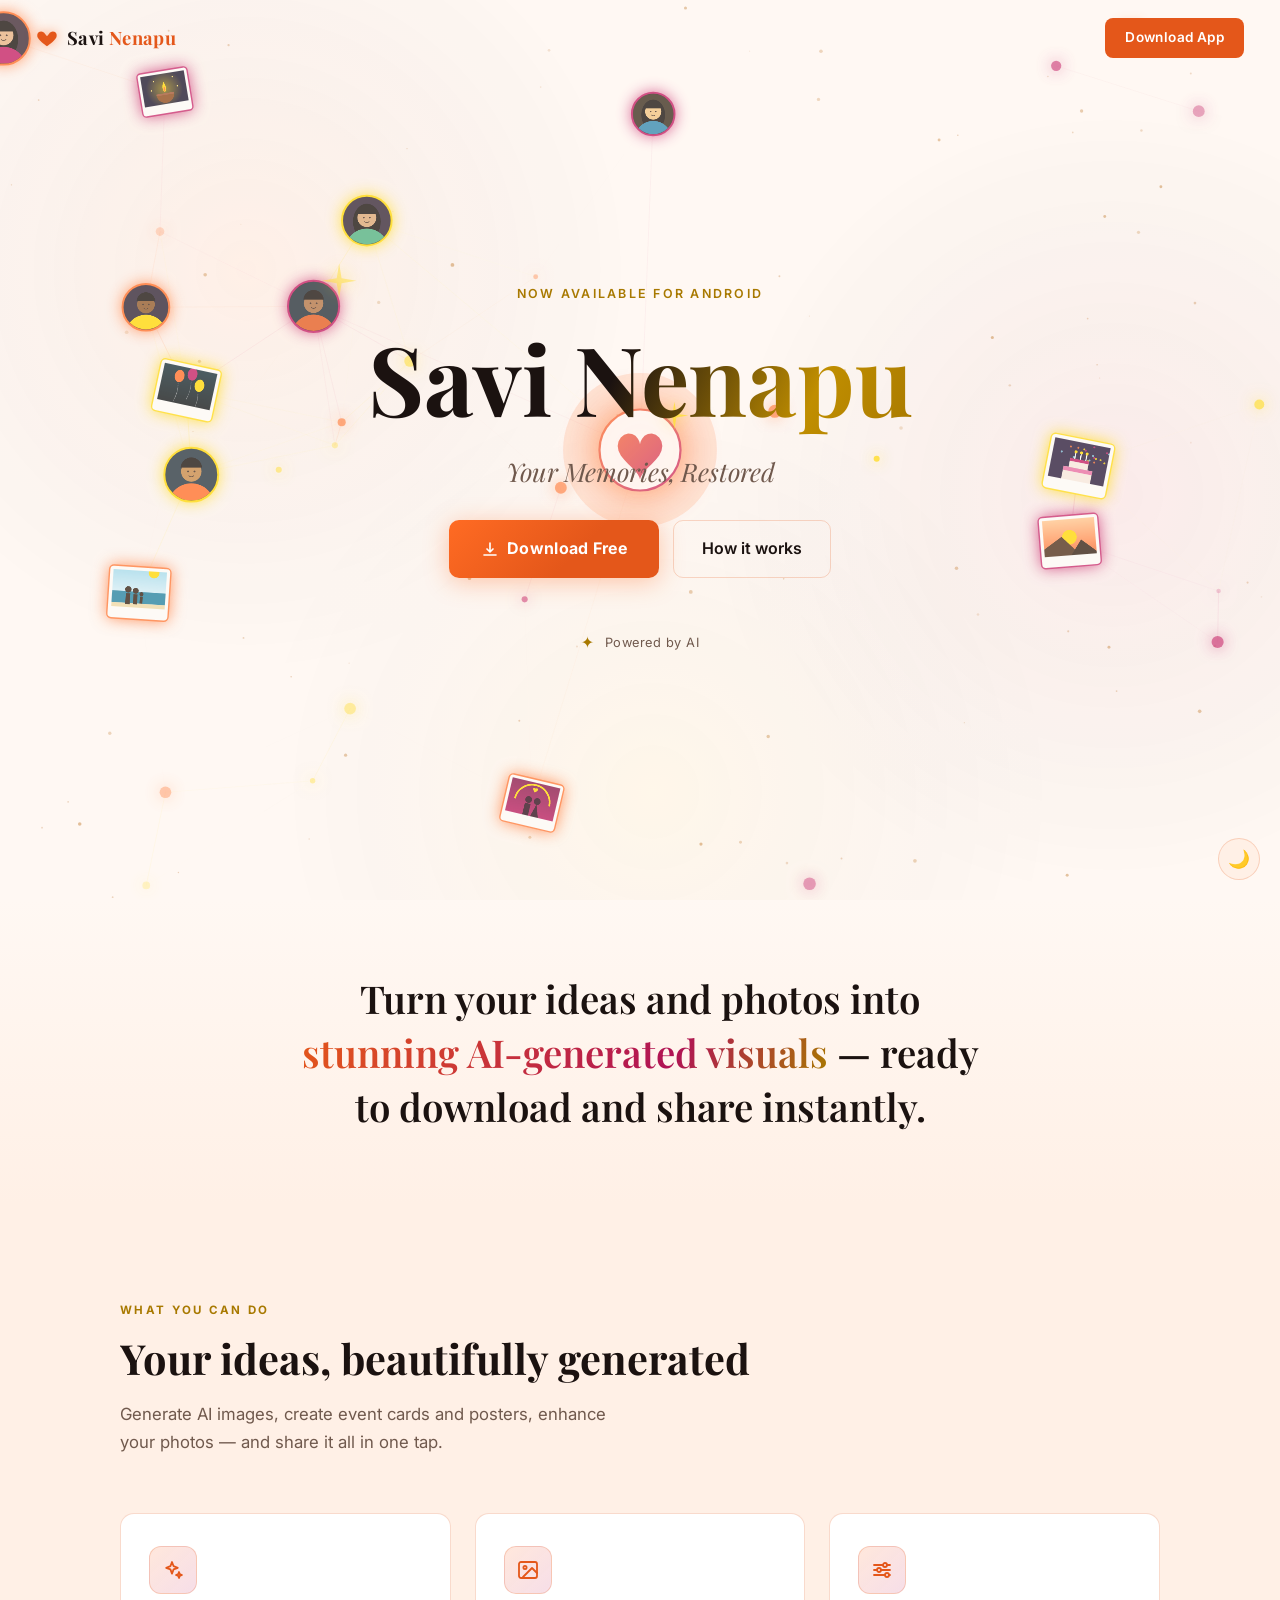
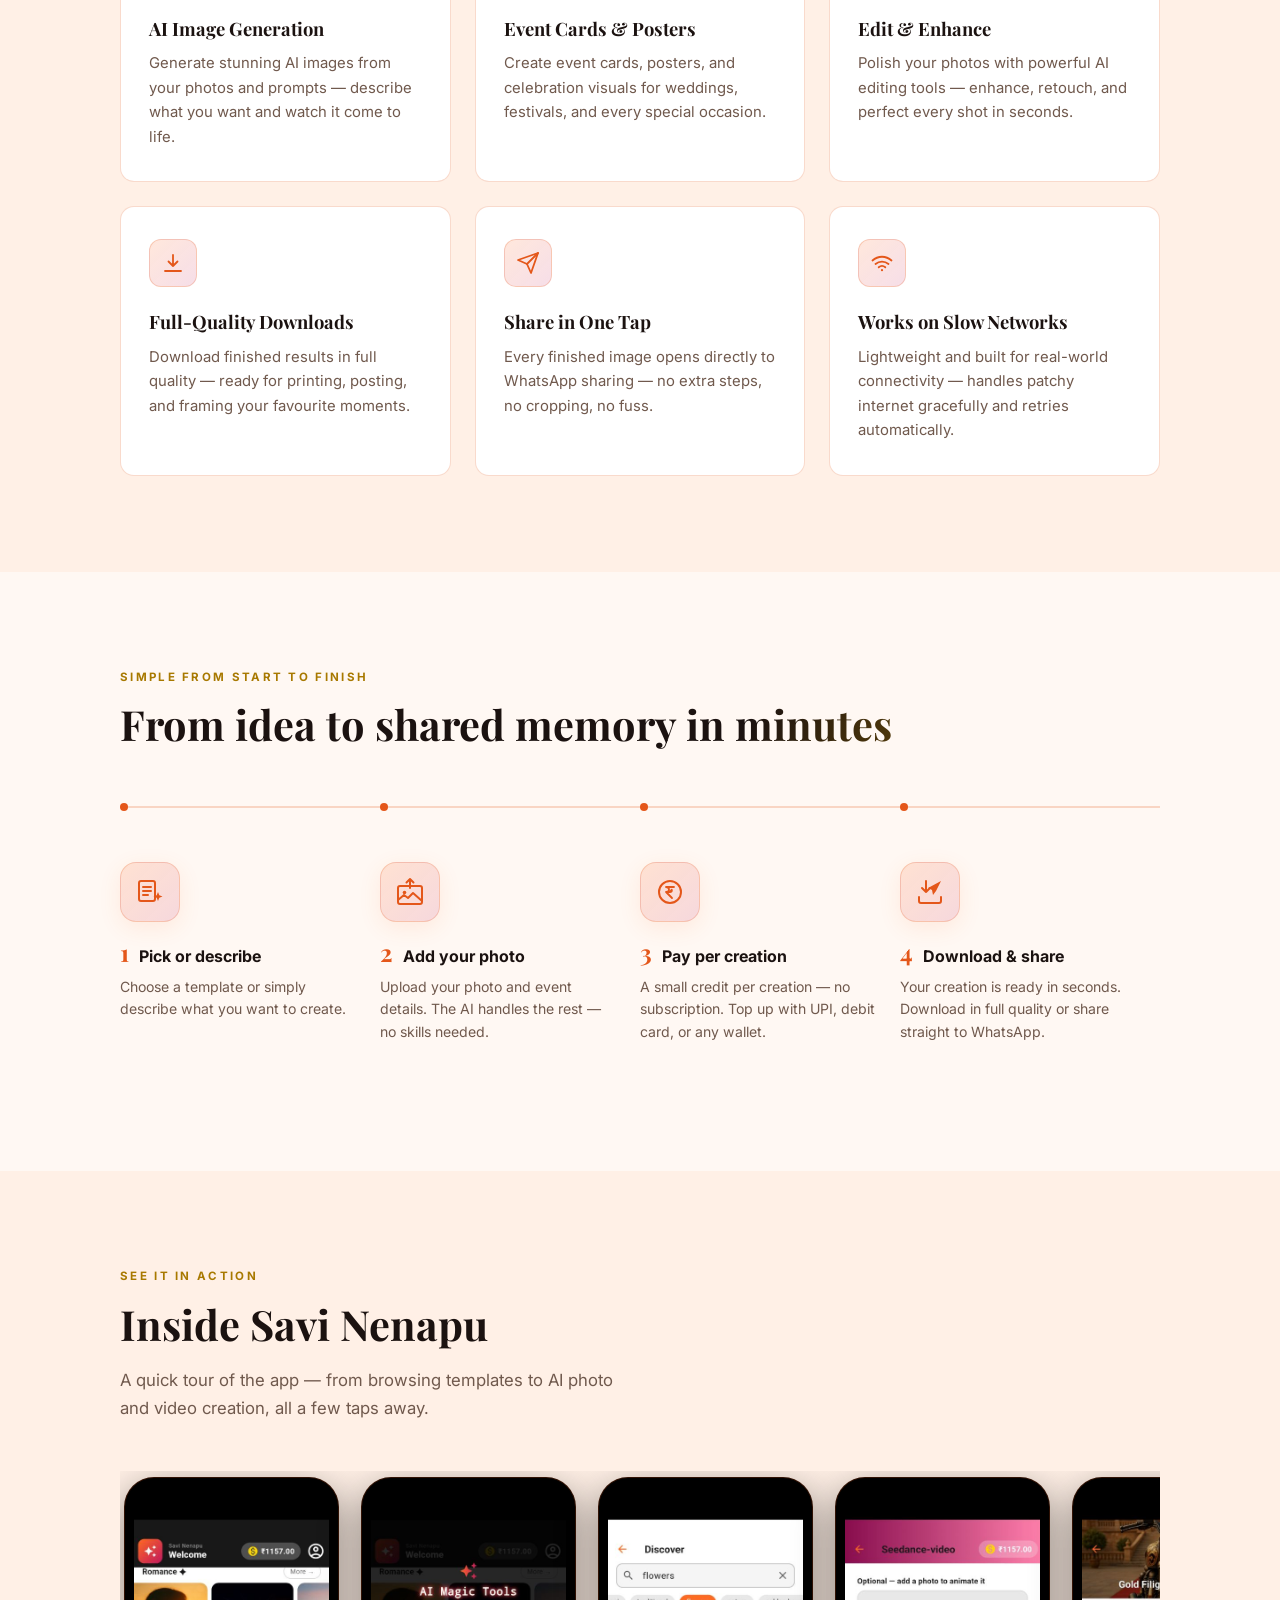
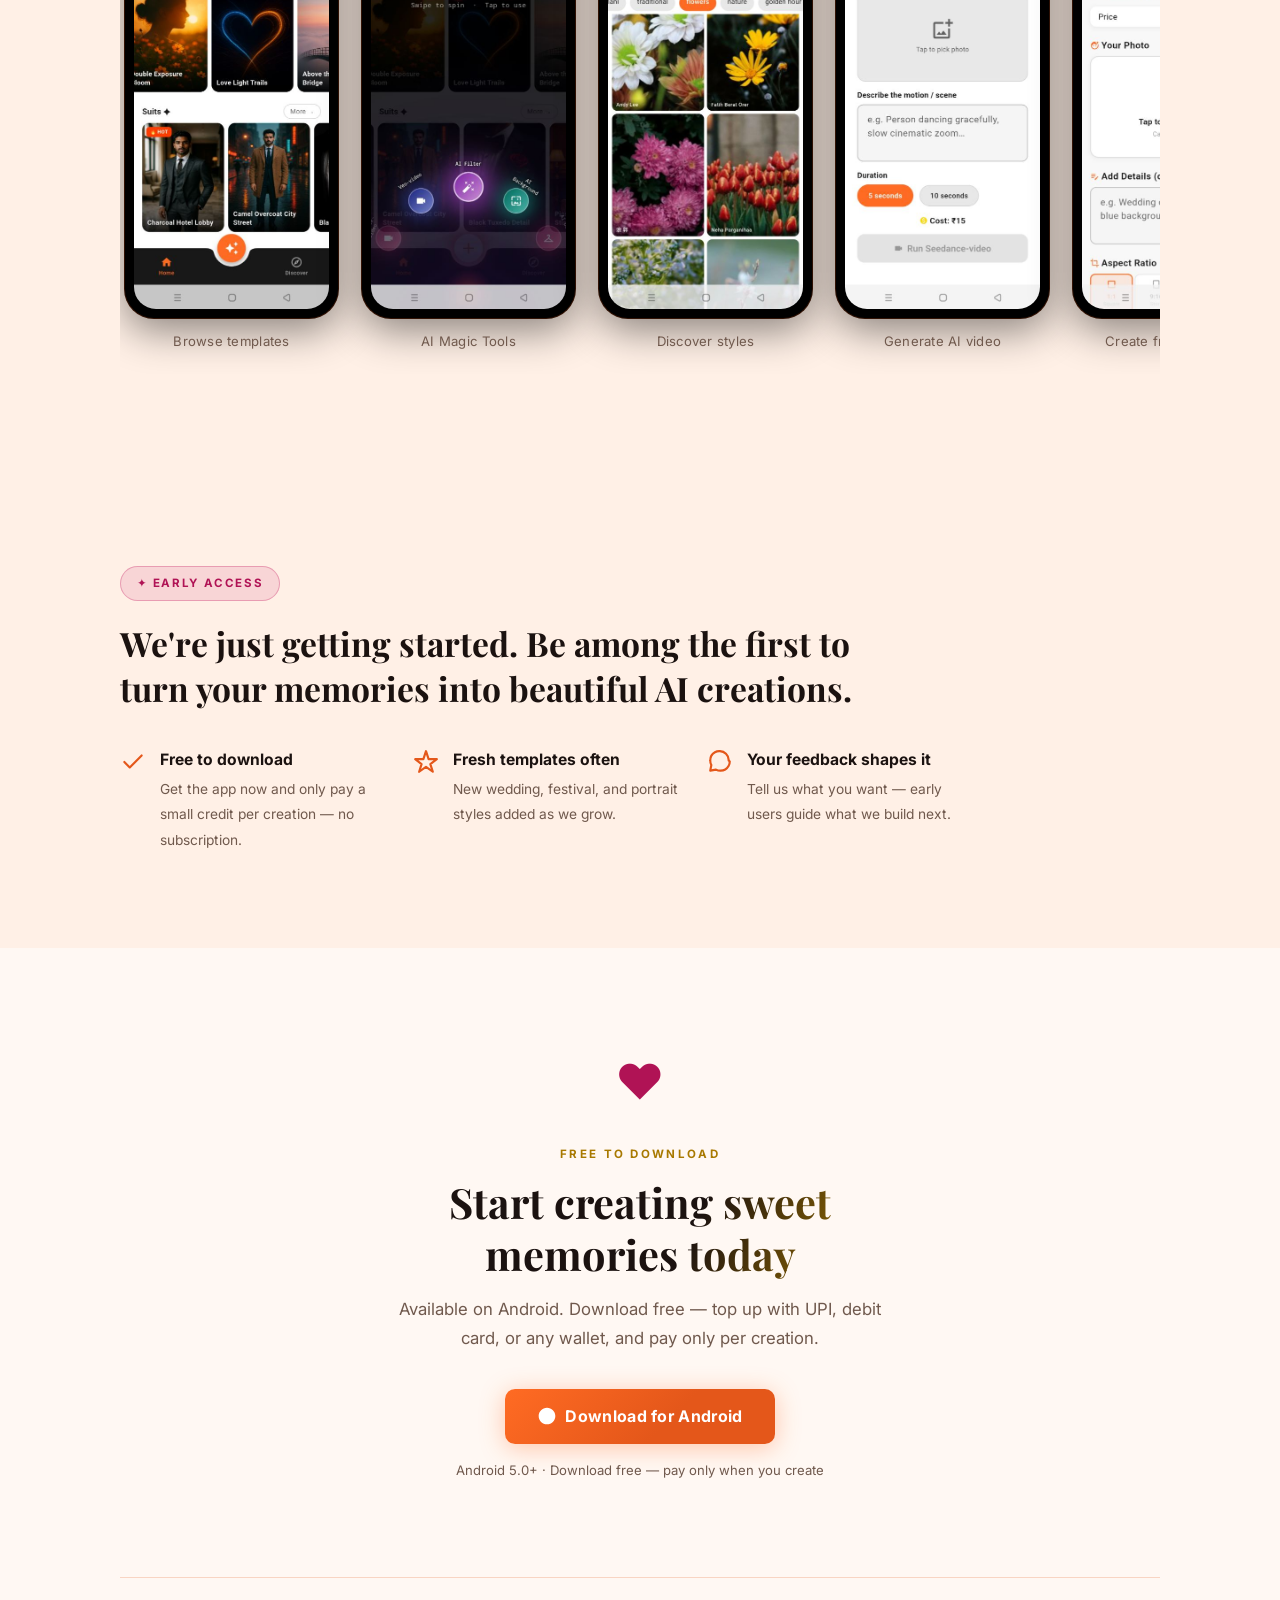
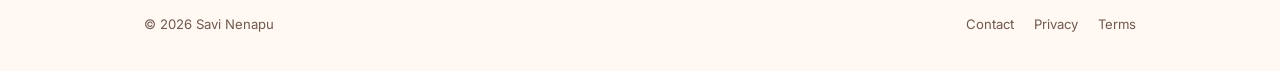
==== index.html @ 545ab3ff "Move tagline out of hero into its own statement band Remove the 'Turn your ideas and photos...' tagl" ====
<!DOCTYPE html>
<html lang="en">
<head>
  <meta charset="UTF-8" />
  <meta name="viewport" content="width=device-width, initial-scale=1.0" />
  <title>Savi Nenapu — Your Memories, Restored</title>
  <meta name="description" content="AI-powered photo & video editing and generation — share in one tap." />
  <meta property="og:title" content="Savi Nenapu — Your Memories, Restored" />
  <meta property="og:description" content="AI-powered photo & video editing and generation — share in one tap." />
  <meta property="og:type" content="website" />
  <meta property="og:url" content="https://savinenapu.in" />
  <meta name="theme-color" content="#0A0A0A" />
  <link rel="icon" href="data:image/svg+xml,%3Csvg xmlns='http://www.w3.org/2000/svg' viewBox='0 0 24 24'%3E%3Cpath fill='%23FF6B23' d='M12 21s-7.5-4.9-10-9.2C.4 8.9 2 5 5.5 5c2 0 3.4 1.1 4.2 2.4L12 10l2.3-2.6C15.1 6.1 16.5 5 18.5 5 22 5 23.6 8.9 22 11.8 19.5 16.1 12 21 12 21z'/%3E%3C/svg%3E" />
  <link rel="preconnect" href="https://images.unsplash.com" />
  <link rel="preconnect" href="https://fonts.googleapis.com" />
  <link rel="preconnect" href="https://fonts.gstatic.com" crossorigin />
  <link href="https://fonts.googleapis.com/css2?family=Playfair+Display:ital,wght@0,600;0,700;1,400&family=Inter:wght@400;600;700&display=swap" rel="stylesheet" />
  <script>document.documentElement.classList.add('js');</script>
  <style>
    /* ── Tokens (matches the app: saffron primary, magenta secondary, gold tertiary, near-black surfaces) ── */
    :root {
      --bg:          #0A0A0A;
      --surface:     #181818;
      --surface2:    #181818;
      --card:        #242424;
      --text:        #F4F1EC;
      --text-muted:  #A39C94;
      --text-faint:  #4E4A46;
      --primary:     #FF6B23;
      --primary-glow:#FF8A4D;
      --secondary:   #C21860;
      --gold:        #FFD700;
      --gold-light:  #FFE066;
      --border:      rgba(255,107,35,0.16);
      --nav-bg:      rgba(28,22,18,0.88);
      --radius:      14px;
    }
    @media (prefers-color-scheme: light) {
      :root {
        --bg:         #FFF8F3;
        --surface:    #FFF0E6;
        --surface2:   #FFF0E6;
        --card:       #FFFFFF;
        --text:       #1B1210;
        --text-muted: #70594D;
        --text-faint: #CBB8AB;
        --primary:    #E4571A;
        --primary-glow:#FF6B23;
        --secondary:  #B01355;
        --gold:       #A87900;
        --gold-light: #C08E00;
        --border:     rgba(228,87,26,0.22);
        --nav-bg:     rgba(255,238,226,0.92);
      }
    }
    :root[data-theme="dark"] {
      --bg:#0A0A0A; --surface:#181818; --surface2:#181818; --card:#242424;
      --text:#F4F1EC; --text-muted:#A39C94; --text-faint:#4E4A46;
      --primary:#FF6B23; --primary-glow:#FF8A4D; --secondary:#C21860;
      --gold:#FFD700; --gold-light:#FFE066;
      --border:rgba(255,107,35,0.16);
      --nav-bg:rgba(28,22,18,0.88);
    }
    :root[data-theme="light"] {
      --bg:#FFF8F3; --surface:#FFF0E6; --surface2:#FFF0E6; --card:#FFFFFF;
      --text:#1B1210; --text-muted:#70594D; --text-faint:#CBB8AB;
      --primary:#E4571A; --primary-glow:#FF6B23; --secondary:#B01355;
      --gold:#A87900; --gold-light:#C08E00;
      --border:rgba(228,87,26,0.22);
      --nav-bg:rgba(255,238,226,0.92);
    }

    *, *::before, *::after { box-sizing: border-box; margin: 0; padding: 0; }
    html { font-size: 16px; scroll-behavior: smooth; }
    body {
      background: var(--bg);
      color: var(--text);
      font-family: 'Inter', 'Segoe UI', system-ui, -apple-system, sans-serif;
      line-height: 1.6;
      -webkit-font-smoothing: antialiased;
    }

    /* ── Scroll reveal (html.js guard keeps content visible if JS fails) ── */
    html.js .reveal {
      opacity: 0; transform: translateY(26px);
      transition: opacity 0.7s ease, transform 0.7s ease;
    }
    html.js .reveal.visible { opacity: 1; transform: none; }
    .features-grid .feature-card:nth-child(2) { transition-delay: 0.08s; }
    .features-grid .feature-card:nth-child(3) { transition-delay: 0.16s; }
    .features-grid .feature-card:nth-child(4) { transition-delay: 0.24s; }
    .features-grid .feature-card:nth-child(5) { transition-delay: 0.32s; }
    .features-grid .feature-card:nth-child(6) { transition-delay: 0.40s; }
    .steps .step:nth-child(2) { transition-delay: 0.12s; }
    .steps .step:nth-child(3) { transition-delay: 0.24s; }
    .steps .step:nth-child(4) { transition-delay: 0.36s; }
    @media (prefers-reduced-motion: reduce) {
      html.js .reveal { opacity: 1; transform: none; transition: none; }
    }

    /* ── Nav ── */
    nav {
      position: fixed; top: 0; left: 0; right: 0; z-index: 100;
      display: flex; align-items: center; justify-content: space-between;
      padding: 18px 36px;
      background: transparent;
      transition: background 0.3s;
    }
    nav.scrolled {
      background: var(--nav-bg);
      backdrop-filter: blur(14px);
      border-bottom: 1px solid var(--border);
      box-shadow: 0 4px 24px rgba(255,107,35,0.06);
    }
    .nav-logo {
      font-family: 'Playfair Display', Palatino, 'Palatino Linotype', 'Book Antiqua', Georgia, serif;
      font-size: 1.15rem; font-weight: 700;
      color: var(--text); letter-spacing: 0.02em;
      display: flex; align-items: center;
    }
    .nav-logo span { color: var(--primary); }
    .logo-heart {
      width: 22px; height: 22px; margin-right: 9px;
      color: var(--primary);
      filter: drop-shadow(0 0 6px rgba(255,107,35,0.55));
      animation: pulse 2.4s ease-in-out infinite;
    }
    @media (prefers-reduced-motion: reduce) { .logo-heart { animation: none; } }
    .nav-dl {
      background: var(--primary); color: #fff;
      border: none; border-radius: 8px;
      padding: 9px 20px; font-size: 0.85rem; font-weight: 600;
      cursor: pointer; letter-spacing: 0.03em; text-decoration: none;
      transition: background 0.2s;
    }
    .nav-dl:hover { background: var(--primary-glow); }

    /* ── Hero ── */
    .hero {
      min-height: 100svh;
      display: flex; flex-direction: column;
      align-items: center; justify-content: center;
      text-align: center;
      padding: 120px 24px 80px;
      position: relative; overflow: hidden;
    }
    #hero-canvas {
      position: absolute; inset: 0; width: 100%; height: 100%;
      pointer-events: none; opacity: 0.75;
    }
    .hero-content { position: relative; z-index: 1; max-width: 680px; }

    .hero-eyebrow {
      font-size: 0.78rem; letter-spacing: 0.18em; text-transform: uppercase;
      color: var(--gold); margin-bottom: 20px; font-weight: 600;
    }
    .hero-title {
      font-family: 'Playfair Display', Palatino, 'Palatino Linotype', 'Book Antiqua', Georgia, serif;
      font-size: clamp(3rem, 9vw, 6rem);
      font-weight: 700; line-height: 1.12;
      color: var(--text);
      background: linear-gradient(115deg, var(--text) 45%, var(--gold-light) 80%, var(--gold));
      -webkit-background-clip: text; background-clip: text;
      -webkit-text-fill-color: transparent;
      text-wrap: balance;
      margin-bottom: 10px;
      padding-bottom: 0.1em;
    }
    .hero-english {
      font-family: 'Playfair Display', Palatino, 'Palatino Linotype', 'Book Antiqua', Georgia, serif;
      font-size: clamp(1.1rem, 3vw, 1.6rem);
      color: var(--text-muted); font-style: italic;
      margin-bottom: 28px; text-wrap: balance;
    }
    .hero-tagline {
      font-size: clamp(1rem, 2.5vw, 1.2rem);
      color: var(--text); max-width: 480px; margin: 0 auto 44px;
      text-wrap: balance; line-height: 1.65;
    }
    .hero-actions { display: flex; gap: 14px; justify-content: center; flex-wrap: wrap; }

    .btn-primary {
      display: inline-flex; align-items: center; gap: 8px;
      background: linear-gradient(135deg, var(--primary-glow), var(--primary) 60%); color: #fff;
      padding: 15px 32px; border-radius: 10px;
      font-size: 1rem; font-weight: 700; text-decoration: none;
      letter-spacing: 0.02em;
      transition: background 0.2s, transform 0.15s;
      box-shadow: 0 4px 24px rgba(255,107,35,0.35);
    }
    .btn-primary:hover {
      background: linear-gradient(135deg, var(--primary-glow), var(--primary-glow));
      transform: translateY(-2px);
      box-shadow: 0 6px 32px rgba(255,107,35,0.5);
    }

    .btn-secondary {
      display: inline-flex; align-items: center; gap: 8px;
      background: transparent; color: var(--text);
      padding: 15px 28px; border-radius: 10px;
      font-size: 1rem; font-weight: 600; text-decoration: none;
      border: 1.5px solid var(--border);
      transition: border-color 0.2s, background 0.2s;
    }
    .btn-secondary:hover { border-color: var(--primary); background: rgba(255,107,35,0.08); }

    .hero-badge {
      margin-top: 52px;
      display: flex; align-items: center; gap: 10px; justify-content: center;
      font-size: 0.8rem; color: var(--text-muted); letter-spacing: 0.04em;
    }
    .hero-badge span { color: var(--gold); font-size: 1rem; }

    /* ── Lead statement band ── */
    .lead-band {
      padding: 72px 24px;
      background: linear-gradient(180deg, var(--bg), var(--surface));
      text-align: center;
    }
    .lead-statement {
      font-family: 'Playfair Display', Palatino, 'Palatino Linotype', 'Book Antiqua', Georgia, serif;
      font-size: clamp(1.5rem, 4vw, 2.4rem);
      font-weight: 600; line-height: 1.4; text-wrap: balance;
      color: var(--text); max-width: 860px; margin: 0 auto;
    }
    .lead-statement em {
      font-style: normal;
      background: linear-gradient(115deg, var(--primary), var(--secondary) 70%, var(--gold));
      -webkit-background-clip: text; background-clip: text;
      -webkit-text-fill-color: transparent;
    }

    /* ── Section shared ── */
    section { padding: 96px 24px; }
    .section-inner { max-width: 1040px; margin: 0 auto; }
    .section-label {
      font-size: 0.72rem; letter-spacing: 0.2em; text-transform: uppercase;
      color: var(--gold); margin-bottom: 12px; font-weight: 700;
    }
    .section-title {
      font-family: 'Playfair Display', Palatino, 'Palatino Linotype', 'Book Antiqua', Georgia, serif;
      font-size: clamp(1.8rem, 4vw, 2.6rem);
      font-weight: 700; line-height: 1.25; text-wrap: balance;
      margin-bottom: 16px;
      background: linear-gradient(115deg, var(--text) 60%, var(--gold));
      -webkit-background-clip: text; background-clip: text;
      -webkit-text-fill-color: transparent;
    }
    .section-sub {
      color: var(--text-muted); font-size: 1.05rem;
      max-width: 520px; line-height: 1.7;
    }

    /* ── Features ── */
    .features-bg { background: var(--surface); }
    .features-grid {
      display: grid;
      grid-template-columns: repeat(auto-fit, minmax(260px, 1fr));
      gap: 24px; margin-top: 56px;
    }
    .feature-card {
      background: var(--card); border: 1px solid var(--border);
      border-radius: var(--radius); padding: 32px 28px;
      transition: border-color 0.25s, transform 0.25s, box-shadow 0.25s;
    }
    .feature-card:hover {
      border-color: var(--primary);
      transform: translateY(-5px);
      box-shadow: 0 14px 40px rgba(255,107,35,0.14);
    }
    @media (prefers-reduced-motion: reduce) {
      .feature-card, .feature-card:hover { transform: none; transition: none; }
    }
    .feature-icon {
      width: 48px; height: 48px; border-radius: 12px;
      background: linear-gradient(135deg, rgba(255,107,35,0.16), rgba(194,24,96,0.14));
      border: 1px solid var(--border);
      display: flex; align-items: center; justify-content: center;
      margin-bottom: 20px; color: var(--primary);
    }
    .feature-icon svg { width: 24px; height: 24px; display: block; }
    .feature-title {
      font-family: 'Playfair Display', Palatino, 'Palatino Linotype', 'Book Antiqua', Georgia, serif;
      font-size: 1.15rem; font-weight: 700; margin-bottom: 8px;
    }
    .feature-desc { color: var(--text-muted); font-size: 0.93rem; line-height: 1.65; }

    /* ── How it works ── */
    .steps {
      display: flex; gap: 0; flex-wrap: wrap;
      margin-top: 56px; position: relative;
    }
    .step {
      flex: 1; min-width: 200px;
      padding: 32px 24px 32px 0;
      border-top: 2px solid var(--border);
      position: relative;
    }
    .step-icon {
      width: 60px; height: 60px; border-radius: 16px;
      margin: 22px 0 18px;
      display: flex; align-items: center; justify-content: center;
      background: linear-gradient(135deg, rgba(255,107,35,0.16), rgba(194,24,96,0.14));
      border: 1px solid var(--border);
      color: var(--primary);
      box-shadow: 0 6px 22px rgba(255,107,35,0.10);
    }
    .step-icon svg { width: 32px; height: 32px; display: block; overflow: visible; }
    .step-head { display: flex; align-items: baseline; gap: 10px; margin-bottom: 6px; }
    .step-num {
      font-family: 'Playfair Display', Palatino, 'Palatino Linotype', Georgia, serif;
      font-size: 1.5rem; font-weight: 700;
      color: var(--primary); line-height: 1;
    }
    .step-title { font-size: 1rem; font-weight: 700; }
    .step-desc { color: var(--text-muted); font-size: 0.88rem; line-height: 1.6; }
    .step::before {
      content: ''; position: absolute; top: -5px; left: 0;
      width: 8px; height: 8px; border-radius: 50%;
      background: var(--primary);
      box-shadow: 0 0 0 0 rgba(255,107,35,0.5);
    }
    .step.visible::before { animation: dotPing 2.6s ease-out infinite; }

    /* Step icon animations — run only once the step scrolls into view */
    @keyframes dotPing {
      0% { box-shadow: 0 0 0 0 rgba(255,107,35,0.5); }
      70%, 100% { box-shadow: 0 0 0 10px rgba(255,107,35,0); }
    }
    @keyframes s1sparkle {
      0%, 100% { transform: scale(0.7); opacity: 0.5; }
      50% { transform: scale(1.15); opacity: 1; }
    }
    @keyframes s1cursor {
      0%, 100% { transform: translate(0,0); }
      50% { transform: translate(2px,2px); }
    }
    @keyframes s2arrow {
      0%, 100% { transform: translateY(2px); opacity: 0.85; }
      50% { transform: translateY(-4px); opacity: 1; }
    }
    @keyframes s3flip {
      0%, 100% { transform: rotateY(0deg); }
      50% { transform: rotateY(180deg); }
    }
    @keyframes s3bob { 0%,100% { transform: translateY(0); } 50% { transform: translateY(-3px); } }
    @keyframes s4arrow {
      0% { transform: translateY(-5px); opacity: 0; }
      35% { transform: translateY(0); opacity: 1; }
      70%, 100% { transform: translateY(0); opacity: 1; }
    }
    @keyframes s4plane {
      0%, 55% { transform: translate(0,0); opacity: 0; }
      70% { opacity: 1; }
      100% { transform: translate(7px,-7px); opacity: 0; }
    }
    .step .s1-spark { transform-box: fill-box; transform-origin: center; }
    .step .s1-cursor { transform-box: fill-box; transform-origin: center; }
    .step .s3-coin { transform-box: fill-box; transform-origin: center; }
    .step .s4-dl { transform-box: fill-box; transform-origin: center; }
    .step .s4-plane { transform-box: fill-box; transform-origin: center; }
    .step.visible .s1-spark { animation: s1sparkle 2s ease-in-out infinite; }
    .step.visible .s1-cursor { animation: s1cursor 2.4s ease-in-out infinite; }
    .step.visible .s2-arrow { animation: s2arrow 1.8s ease-in-out infinite; }
    .step.visible .s3-coin { animation: s3flip 3.4s ease-in-out infinite; }
    .step.visible .s3-icon { animation: s3bob 2.2s ease-in-out infinite; }
    .step.visible .s4-dl { animation: s4arrow 3s ease-in-out infinite; }
    .step.visible .s4-plane { animation: s4plane 3s ease-in-out infinite; }
    @media (prefers-reduced-motion: reduce) {
      .step.visible::before,
      .step.visible .s1-spark, .step.visible .s1-cursor, .step.visible .s2-arrow,
      .step.visible .s3-coin, .step.visible .s3-icon,
      .step.visible .s4-dl, .step.visible .s4-plane { animation: none; }
    }

    /* ── App screens ── */
    .screens-section { background: var(--surface); }
    .screens-strip {
      display: flex; gap: 22px; margin-top: 48px;
      overflow-x: auto; scroll-snap-type: x mandatory;
      padding: 6px 4px 22px;
      -webkit-overflow-scrolling: touch;
      scrollbar-width: thin; scrollbar-color: var(--primary) transparent;
    }
    .screen-card { flex: 0 0 auto; width: 215px; scroll-snap-align: center; }
    .phone-frame {
      background: #000; border: 1px solid var(--border);
      border-radius: 30px; padding: 9px;
      box-shadow: 0 12px 40px rgba(0,0,0,0.45);
      transition: transform 0.25s, box-shadow 0.25s;
    }
    .screen-card:hover .phone-frame {
      transform: translateY(-6px);
      box-shadow: 0 18px 48px rgba(255,107,35,0.2);
    }
    .phone-frame img { width: 100%; display: block; border-radius: 22px; }
    .screen-cap {
      text-align: center; font-size: 0.82rem; color: var(--text-muted);
      margin-top: 12px; letter-spacing: 0.02em;
    }
    @media (prefers-reduced-motion: reduce) {
      .screen-card:hover .phone-frame { transform: none; transition: none; }
    }

    /* ── Testimonial ── */
    .quote-section { background: var(--surface2); }
    .early-badge {
      display: inline-flex; align-items: center; gap: 8px;
      font-size: 0.72rem; letter-spacing: 0.14em; text-transform: uppercase;
      font-weight: 700; color: var(--secondary);
      background: rgba(194,24,96,0.12); border: 1px solid rgba(194,24,96,0.3);
      border-radius: 100px; padding: 7px 16px; margin-bottom: 20px;
    }
    .early-line {
      font-family: 'Playfair Display', Palatino, 'Palatino Linotype', 'Book Antiqua', Georgia, serif;
      font-size: clamp(1.5rem, 3.5vw, 2.1rem);
      font-weight: 700; line-height: 1.35; text-wrap: balance;
      color: var(--text); max-width: 760px; margin-bottom: 36px;
    }
    .early-grid {
      display: grid; grid-template-columns: repeat(auto-fit, minmax(220px, 1fr));
      gap: 20px; max-width: 860px;
    }
    .early-point { display: flex; gap: 14px; align-items: flex-start; }
    .early-point svg { width: 26px; height: 26px; flex: 0 0 auto; color: var(--primary); margin-top: 2px; }
    .early-point b { display: block; font-size: 0.98rem; margin-bottom: 3px; }
    .early-point span { color: var(--text-muted); font-size: 0.86rem; line-height: 1.55; }

    /* ── Download CTA ── */
    .cta-section { text-align: center; }
    .cta-heart {
      font-size: 3rem; margin-bottom: 24px; color: var(--secondary);
      display: block; animation: pulse 2.4s ease-in-out infinite;
    }
    @keyframes pulse {
      0%, 100% { transform: scale(1); }
      50% { transform: scale(1.08); }
    }
    @media (prefers-reduced-motion: reduce) {
      .cta-heart { animation: none; }
      .btn-primary { transition: none; }
    }
    .cta-note { color: var(--text-muted); font-size: 0.82rem; margin-top: 16px; }

    /* ── Footer ── */
    footer {
      border-top: 1px solid var(--border);
      padding: 36px 24px;
      display: flex; flex-wrap: wrap;
      justify-content: space-between; align-items: center;
      gap: 12px; max-width: 1040px; margin: 0 auto;
      color: var(--text-muted); font-size: 0.82rem;
    }
    footer a { color: var(--text-muted); text-decoration: none; }
    footer a:hover { color: var(--primary); }

    /* ── Theme toggle ── */
    .theme-btn {
      position: fixed; bottom: 20px; right: 20px; z-index: 200;
      background: var(--surface); border: 1px solid var(--border);
      border-radius: 50%; width: 42px; height: 42px;
      display: flex; align-items: center; justify-content: center;
      cursor: pointer; font-size: 1.1rem;
      transition: background 0.2s;
    }
  </style>
</head>
<body>

<!-- Nav -->
<nav id="nav">
  <div class="nav-logo">
    <svg class="logo-heart" viewBox="0 0 24 24" fill="currentColor" aria-hidden="true"><path d="M12 21s-7.5-4.9-10-9.2C.4 8.9 2 5 5.5 5c2 0 3.4 1.1 4.2 2.4L12 10l2.3-2.6C15.1 6.1 16.5 5 18.5 5 22 5 23.6 8.9 22 11.8 19.5 16.1 12 21 12 21z"/></svg>
    Savi&nbsp;<span>Nenapu</span>
  </div>
  <a class="nav-dl" href="#download">Download App</a>
</nav>

<!-- Hero -->
<section class="hero">
  <canvas id="hero-canvas"></canvas>
  <div class="hero-content reveal">
    <p class="hero-eyebrow">Now available for Android</p>
    <h1 class="hero-title">Savi Nenapu</h1>
    <p class="hero-english">Your Memories, Restored</p>
    <div class="hero-actions">
      <a class="btn-primary" href="#download">
        <svg width="18" height="18" fill="none" viewBox="0 0 24 24" stroke="currentColor" stroke-width="2.2"><path stroke-linecap="round" stroke-linejoin="round" d="M12 16l-4-4m4 4l4-4m-4 4V4M4 20h16"/></svg>
        Download Free
      </a>
      <a class="btn-secondary" href="#how">How it works</a>
    </div>
    <div class="hero-badge">
      <span>✦</span> Powered by AI
    </div>
  </div>
</section>

<!-- Lead statement -->
<section class="lead-band">
  <p class="lead-statement reveal">
    Turn your ideas and photos into
    <em>stunning AI-generated visuals</em>
    — ready to download and share instantly.
  </p>
</section>

<!-- Features -->
<section class="features-bg">
  <div class="section-inner reveal">
    <p class="section-label">What you can do</p>
    <h2 class="section-title">Your ideas, beautifully generated</h2>
    <p class="section-sub">
      Generate AI images, create event cards and posters, enhance your
      photos — and share it all in one tap.
    </p>
    <div class="features-grid">
      <div class="feature-card reveal">
        <div class="feature-icon"><svg viewBox="0 0 24 24" fill="none" stroke="currentColor" stroke-width="1.8" stroke-linecap="round" stroke-linejoin="round"><path d="M11 4l1.6 4.2L16.8 9.8l-4.2 1.6L11 15.6 9.4 11.4 5.2 9.8l4.2-1.6z"/><path d="M18 14l.8 2.2L21 17l-2.2.8L18 20l-.8-2.2L15 17l2.2-.8z"/></svg></div>
        <div class="feature-title">AI Image Generation</div>
        <p class="feature-desc">
          Generate stunning AI images from your photos and prompts —
          describe what you want and watch it come to life.
        </p>
      </div>
      <div class="feature-card reveal">
        <div class="feature-icon"><svg viewBox="0 0 24 24" fill="none" stroke="currentColor" stroke-width="1.8" stroke-linecap="round" stroke-linejoin="round"><rect x="3" y="4" width="18" height="16" rx="2"/><circle cx="9" cy="9.5" r="1.6"/><path d="M21 15l-5-5-9 9"/></svg></div>
        <div class="feature-title">Event Cards &amp; Posters</div>
        <p class="feature-desc">
          Create event cards, posters, and celebration visuals for weddings,
          festivals, and every special occasion.
        </p>
      </div>
      <div class="feature-card reveal">
        <div class="feature-icon"><svg viewBox="0 0 24 24" fill="none" stroke="currentColor" stroke-width="1.8" stroke-linecap="round" stroke-linejoin="round"><path d="M4 7h9M17 7h3"/><circle cx="15" cy="7" r="2"/><path d="M4 12h3M11 12h9"/><circle cx="9" cy="12" r="2"/><path d="M4 17h11M19 17h1"/><circle cx="17" cy="17" r="2"/></svg></div>
        <div class="feature-title">Edit &amp; Enhance</div>
        <p class="feature-desc">
          Polish your photos with powerful AI editing tools — enhance,
          retouch, and perfect every shot in seconds.
        </p>
      </div>
      <div class="feature-card reveal">
        <div class="feature-icon"><svg viewBox="0 0 24 24" fill="none" stroke="currentColor" stroke-width="1.8" stroke-linecap="round" stroke-linejoin="round"><path d="M12 4v11m0 0l-4.5-4.5M12 15l4.5-4.5"/><path d="M4 20h16"/></svg></div>
        <div class="feature-title">Full-Quality Downloads</div>
        <p class="feature-desc">
          Download finished results in full quality — ready for printing,
          posting, and framing your favourite moments.
        </p>
      </div>
      <div class="feature-card reveal">
        <div class="feature-icon"><svg viewBox="0 0 24 24" fill="none" stroke="currentColor" stroke-width="1.8" stroke-linecap="round" stroke-linejoin="round"><path d="M22 2L11 13"/><path d="M22 2l-7 20-4-9-9-4z"/></svg></div>
        <div class="feature-title">Share in One Tap</div>
        <p class="feature-desc">
          Every finished image opens directly to WhatsApp sharing —
          no extra steps, no cropping, no fuss.
        </p>
      </div>
      <div class="feature-card reveal">
        <div class="feature-icon"><svg viewBox="0 0 24 24" fill="none" stroke="currentColor" stroke-width="1.8" stroke-linecap="round" stroke-linejoin="round"><path d="M2.5 9.5C8 4.5 16 4.5 21.5 9.5"/><path d="M5.5 13c3.8-3.3 9.2-3.3 13 0"/><path d="M8.7 16.3c1.9-1.6 4.7-1.6 6.6 0"/><circle cx="12" cy="19.2" r="1.1" fill="currentColor" stroke="none"/></svg></div>
        <div class="feature-title">Works on Slow Networks</div>
        <p class="feature-desc">
          Lightweight and built for real-world connectivity — handles
          patchy internet gracefully and retries automatically.
        </p>
      </div>
    </div>
  </div>
</section>

<!-- How it works -->
<section id="how">
  <div class="section-inner reveal">
    <p class="section-label">Simple from start to finish</p>
    <h2 class="section-title">From idea to shared memory in minutes</h2>
    <div class="steps">
      <div class="step reveal">
        <div class="step-icon">
          <svg viewBox="0 0 32 32" fill="none" stroke="currentColor" stroke-width="2" stroke-linecap="round" stroke-linejoin="round">
            <rect class="s1-cursor" x="5" y="5" width="16" height="20" rx="2"/>
            <path class="s1-cursor" d="M9 11h8M9 15h8M9 19h5"/>
            <g class="s1-spark" fill="currentColor" stroke="none">
              <path d="M24 16l1.3 3.2L28.5 20.5l-3.2 1.3L24 25l-1.3-3.2L19.5 20.5l3.2-1.3z"/>
            </g>
          </svg>
        </div>
        <div class="step-head"><span class="step-num">1</span><span class="step-title">Pick or describe</span></div>
        <p class="step-desc">Choose a template or simply describe what you want to create.</p>
      </div>
      <div class="step reveal">
        <div class="step-icon">
          <svg viewBox="0 0 32 32" fill="none" stroke="currentColor" stroke-width="2" stroke-linecap="round" stroke-linejoin="round">
            <rect x="4" y="10" width="24" height="18" rx="2"/>
            <circle cx="10.5" cy="16.5" r="1.8" fill="currentColor" stroke="none"/>
            <path d="M4 24l6-5 4 3 5-5 9 8"/>
            <g class="s2-arrow"><path d="M16 12V3M16 3l-3.5 3.5M16 3l3.5 3.5"/></g>
          </svg>
        </div>
        <div class="step-head"><span class="step-num">2</span><span class="step-title">Add your photo</span></div>
        <p class="step-desc">Upload your photo and event details. The AI handles the rest — no skills needed.</p>
      </div>
      <div class="step reveal">
        <div class="step-icon">
          <svg class="s3-icon" viewBox="0 0 32 32" fill="none" stroke="currentColor" stroke-width="2" stroke-linecap="round" stroke-linejoin="round">
            <g class="s3-coin">
              <circle cx="16" cy="16" r="11"/>
              <path d="M12 11h8M12 11c4 0 4 5 0 5M12 16h4c2.5 0 2.5-5 0 0M12 16l6 6" stroke-width="1.8"/>
            </g>
          </svg>
        </div>
        <div class="step-head"><span class="step-num">3</span><span class="step-title">Pay per creation</span></div>
        <p class="step-desc">A small credit per creation — no subscription. Top up with UPI, debit card, or any wallet.</p>
      </div>
      <div class="step reveal">
        <div class="step-icon">
          <svg viewBox="0 0 32 32" fill="none" stroke="currentColor" stroke-width="2" stroke-linecap="round" stroke-linejoin="round">
            <path d="M5 21v4a2 2 0 002 2h18a2 2 0 002-2v-4"/>
            <g class="s4-dl"><path d="M12 5v11m0 0l-4-4m4 4l4-4"/></g>
            <g class="s4-plane" fill="currentColor" stroke="none"><path d="M27 5L14 12l4 2 1 5 3-4 5-10z"/></g>
          </svg>
        </div>
        <div class="step-head"><span class="step-num">4</span><span class="step-title">Download &amp; share</span></div>
        <p class="step-desc">Your creation is ready in seconds. Download in full quality or share straight to WhatsApp.</p>
      </div>
    </div>
  </div>
</section>

<!-- App screens -->
<section class="screens-section">
  <div class="section-inner">
    <div class="reveal">
      <p class="section-label">See it in action</p>
      <h2 class="section-title">Inside Savi Nenapu</h2>
      <p class="section-sub">
        A quick tour of the app — from browsing templates to AI photo
        and video creation, all a few taps away.
      </p>
    </div>
    <div class="screens-strip reveal">
      <div class="screen-card">
        <div class="phone-frame"><img src="images/app/screen-1.jpg" alt="Savi Nenapu home screen with template categories" loading="lazy" /></div>
        <p class="screen-cap">Browse templates</p>
      </div>
      <div class="screen-card">
        <div class="phone-frame"><img src="images/app/screen-2.jpg" alt="AI Magic Tools radial menu" loading="lazy" /></div>
        <p class="screen-cap">AI Magic Tools</p>
      </div>
      <div class="screen-card">
        <div class="phone-frame"><img src="images/app/screen-3.jpg" alt="Discover screen with style search" loading="lazy" /></div>
        <p class="screen-cap">Discover styles</p>
      </div>
      <div class="screen-card">
        <div class="phone-frame"><img src="images/app/screen-4.jpg" alt="Seedance video generation screen" loading="lazy" /></div>
        <p class="screen-cap">Generate AI video</p>
      </div>
      <div class="screen-card">
        <div class="phone-frame"><img src="images/app/screen-5.jpg" alt="Template detail screen with photo upload" loading="lazy" /></div>
        <p class="screen-cap">Create from a template</p>
      </div>
      <div class="screen-card">
        <div class="phone-frame"><img src="images/app/screen-6.jpg" alt="Photo Merge screen" loading="lazy" /></div>
        <p class="screen-cap">Merge photos with AI</p>
      </div>
      <div class="screen-card">
        <div class="phone-frame"><img src="images/app/screen-7.jpg" alt="AI tool picker sheet" loading="lazy" /></div>
        <p class="screen-cap">Pick an AI tool</p>
      </div>
    </div>
  </div>
</section>

<!-- Early access -->
<section class="quote-section">
  <div class="section-inner reveal">
    <span class="early-badge">✦ Early access</span>
    <p class="early-line">
      We're just getting started. Be among the first to turn your
      memories into beautiful AI creations.
    </p>
    <div class="early-grid">
      <div class="early-point">
        <svg viewBox="0 0 24 24" fill="none" stroke="currentColor" stroke-width="2" stroke-linecap="round" stroke-linejoin="round"><path d="M20 6L9 17l-5-5"/></svg>
        <div><b>Free to download</b><span>Get the app now and only pay a small credit per creation — no subscription.</span></div>
      </div>
      <div class="early-point">
        <svg viewBox="0 0 24 24" fill="none" stroke="currentColor" stroke-width="2" stroke-linecap="round" stroke-linejoin="round"><path d="M12 2l2.4 7.4H22l-6 4.5 2.3 7.1-6.3-4.6-6.3 4.6L7.9 13.9 2 9.4h7.6z"/></svg>
        <div><b>Fresh templates often</b><span>New wedding, festival, and portrait styles added as we grow.</span></div>
      </div>
      <div class="early-point">
        <svg viewBox="0 0 24 24" fill="none" stroke="currentColor" stroke-width="2" stroke-linecap="round" stroke-linejoin="round"><path d="M21 11.5a8.4 8.4 0 01-1.1 4.2A8.5 8.5 0 0112.5 20 8.4 8.4 0 018.3 19L3 20l1-5.3A8.4 8.4 0 013 10.5 8.5 8.5 0 017.3 3 8.4 8.4 0 0111.5 2h.5a8.5 8.5 0 018 8v.5z"/></svg>
        <div><b>Your feedback shapes it</b><span>Tell us what you want — early users guide what we build next.</span></div>
      </div>
    </div>
  </div>
</section>

<!-- Download CTA -->
<section class="cta-section" id="download">
  <div class="section-inner reveal">
    <span class="cta-heart">♥</span>
    <p class="section-label" style="text-align:center">Free to download</p>
    <h2 class="section-title" style="text-align:center;max-width:480px;margin:0 auto 16px">
      Start creating sweet memories today
    </h2>
    <p class="section-sub" style="text-align:center;margin:0 auto 36px">
      Available on Android. Download free — top up with UPI, debit card, or any wallet, and pay only per creation.
    </p>
    <a class="btn-primary" href="https://appdistribution.firebase.google.com/testerapps/1:127703972228:android:b2d7ef85d484f82f97c5d1" style="margin:0 auto;display:inline-flex">
      <svg width="20" height="20" viewBox="0 0 24 24" fill="currentColor"><path d="M17.523 15.341l-4.023-2.323V7.5a.5.5 0 00-1 0v5.75a.5.5 0 00.25.433l4.273 2.467a.5.5 0 00.5-.866zM12 2C6.477 2 2 6.477 2 12s4.477 10 10 10 10-4.477 10-10S17.523 2 12 2z"/></svg>
      Download for Android
    </a>
    <p class="cta-note">Android 5.0+ · Download free — pay only when you create</p>
  </div>
</section>

<!-- Footer -->
<footer>
  <div>© 2026 Savi Nenapu</div>
  <div style="display:flex;gap:20px">
    <a href="mailto:hello@savinenapu.in">Contact</a>
    <a href="#">Privacy</a>
    <a href="#">Terms</a>
  </div>
</footer>

<!-- Theme toggle -->
<button class="theme-btn" id="theme-btn" title="Toggle theme">🌙</button>

<script>
  const nav = document.getElementById('nav');
  window.addEventListener('scroll', () => {
    nav.classList.toggle('scrolled', window.scrollY > 40);
  }, { passive: true });

  const btn = document.getElementById('theme-btn');
  let theme = window.matchMedia('(prefers-color-scheme: dark)').matches ? 'dark' : 'light';
  function applyTheme(t) {
    document.documentElement.setAttribute('data-theme', t);
    btn.textContent = t === 'dark' ? '☀️' : '🌙';
    theme = t;
    if (typeof frame === 'function' && typeof reducedMotion !== 'undefined' && reducedMotion) frame();
  }
  btn.addEventListener('click', () => applyTheme(theme === 'dark' ? 'light' : 'dark'));

  const io = new IntersectionObserver((entries) => {
    entries.forEach((e) => {
      if (e.isIntersecting) {
        e.target.classList.add('visible');
        io.unobserve(e.target);
      }
    });
  }, { threshold: 0.12, rootMargin: '0px 0px -40px 0px' });
  document.querySelectorAll('.reveal').forEach((el) => io.observe(el));

  const canvas = document.getElementById('hero-canvas');
  const ctx = canvas.getContext('2d');
  let W, H, t = 0;

  function resize() {
    W = canvas.width = canvas.offsetWidth;
    H = canvas.height = canvas.offsetHeight;
  }
  window.addEventListener('resize', resize);
  resize();

  /* ── Hero: a living knowledge graph — people photographing, creating with
     Savi Nenapu, and sharing with each other — under a sky of stars and
     falling hearts. ── */
  const SAFFRON = '#FF6B23', MAGENTA = '#C21860', GOLD = '#FFD700';
  const PALETTE = [SAFFRON, MAGENTA, GOLD];
  const reducedMotion = window.matchMedia('(prefers-reduced-motion: reduce)').matches;

  function isLight() {
    const dt = document.documentElement.getAttribute('data-theme');
    if (dt) return dt === 'light';
    return window.matchMedia('(prefers-color-scheme: light)').matches;
  }

  const stars = Array.from({ length: 80 }, () => ({
    x: Math.random(), y: Math.random(),
    r: 0.5 + Math.random() * 1.4,
    p: Math.random() * Math.PI * 2,
    s: 0.6 + Math.random() * 1.4
  }));

  /* Pre-rendered picture thumbnails: profile faces + photos of life events */
  function makeThumb(draw) {
    const c = document.createElement('canvas');
    c.width = c.height = 128;
    draw(c.getContext('2d'), 128);
    return c;
  }
  function rrect(c, x, y, w, h, r) {
    c.beginPath();
    c.moveTo(x + r, y);
    c.arcTo(x + w, y, x + w, y + h, r); c.arcTo(x + w, y + h, x, y + h, r);
    c.arcTo(x, y + h, x, y, r); c.arcTo(x, y, x + w, y, r);
    c.closePath();
  }
  function miniHeart(g, cx, cy, s, color) {
    g.fillStyle = color; g.beginPath();
    for (let i = 0; i <= 30; i++) {
      const a = (i / 30) * Math.PI * 2;
      const x = cx + s * Math.pow(Math.sin(a), 3);
      const y = cy - (s / 14) * (13 * Math.cos(a) - 5 * Math.cos(2 * a) - 2 * Math.cos(3 * a) - Math.cos(4 * a));
      i ? g.lineTo(x, y) : g.moveTo(x, y);
    }
    g.closePath(); g.fill();
  }

  const SCENES = [
    (g, s) => { // sunset over hills
      const sky = g.createLinearGradient(0, 0, 0, s);
      sky.addColorStop(0, '#FFD9A0'); sky.addColorStop(0.6, '#FF8A4D'); sky.addColorStop(1, '#E4571A');
      g.fillStyle = sky; g.fillRect(0, 0, s, s);
      g.fillStyle = '#FFD700'; g.beginPath(); g.arc(s * 0.5, s * 0.5, s * 0.14, 0, 7); g.fill();
      g.fillStyle = '#4A2A14';
      g.beginPath(); g.moveTo(0, s); g.lineTo(0, s * 0.7); g.lineTo(s * 0.35, s * 0.48); g.lineTo(s * 0.64, s * 0.8); g.lineTo(s * 0.64, s); g.closePath(); g.fill();
      g.fillStyle = '#2E1A0C';
      g.beginPath(); g.moveTo(s * 0.4, s); g.lineTo(s * 0.72, s * 0.56); g.lineTo(s, s * 0.8); g.lineTo(s, s); g.closePath(); g.fill();
    },
    (g, s) => { // wedding under the mandap
      const bg = g.createLinearGradient(0, 0, 0, s);
      bg.addColorStop(0, '#7A1140'); bg.addColorStop(1, '#C21860');
      g.fillStyle = bg; g.fillRect(0, 0, s, s);
      g.strokeStyle = '#FFD700'; g.lineWidth = s * 0.035;
      g.beginPath(); g.arc(s * 0.5, s * 0.56, s * 0.36, Math.PI, 0); g.stroke();
      g.fillStyle = '#2A0616';
      g.beginPath(); g.arc(s * 0.42, s * 0.52, s * 0.07, 0, 7); g.fill();
      g.fillRect(s * 0.36, s * 0.6, s * 0.12, s * 0.4);
      g.beginPath(); g.arc(s * 0.6, s * 0.52, s * 0.07, 0, 7); g.fill();
      g.beginPath(); g.moveTo(s * 0.6, s * 0.58); g.lineTo(s * 0.48, s); g.lineTo(s * 0.74, s); g.closePath(); g.fill();
      miniHeart(g, s * 0.51, s * 0.3, s * 0.05, '#FFD700');
    },
    (g, s) => { // birthday cake and confetti
      g.fillStyle = '#241535'; g.fillRect(0, 0, s, s);
      const conf = ['#FF6B23', '#C21860', '#FFD700', '#7EC8E3'];
      for (let i = 0; i < 26; i++) {
        g.fillStyle = conf[i % 4]; g.globalAlpha = 0.85;
        g.beginPath(); g.arc(Math.random() * s, Math.random() * s * 0.5, s * 0.018, 0, 7); g.fill();
      }
      g.globalAlpha = 1;
      g.fillStyle = '#F6E7DC'; g.fillRect(s * 0.24, s * 0.62, s * 0.52, s * 0.26);
      g.fillStyle = '#E86AA0'; g.fillRect(s * 0.24, s * 0.62, s * 0.52, s * 0.07);
      g.fillStyle = '#F6E7DC'; g.fillRect(s * 0.33, s * 0.46, s * 0.34, s * 0.16);
      g.fillStyle = '#C21860'; g.fillRect(s * 0.33, s * 0.46, s * 0.34, s * 0.05);
      for (let i = 0; i < 3; i++) {
        const x = s * (0.4 + 0.1 * i);
        g.fillStyle = '#FFF'; g.fillRect(x, s * 0.36, s * 0.02, s * 0.1);
        g.fillStyle = '#FFD700'; g.beginPath(); g.arc(x + s * 0.01, s * 0.335, s * 0.026, 0, 7); g.fill();
      }
      g.fillStyle = '#6E5A50'; g.fillRect(s * 0.18, s * 0.88, s * 0.64, s * 0.03);
    },
    (g, s) => { // Diwali diya
      g.fillStyle = '#161028'; g.fillRect(0, 0, s, s);
      const gl = g.createRadialGradient(s * 0.5, s * 0.5, 0, s * 0.5, s * 0.5, s * 0.42);
      gl.addColorStop(0, 'rgba(255,215,0,0.5)'); gl.addColorStop(1, 'rgba(255,215,0,0)');
      g.fillStyle = gl; g.fillRect(0, 0, s, s);
      g.fillStyle = '#8B4513'; g.beginPath(); g.arc(s * 0.5, s * 0.62, s * 0.2, 0, Math.PI); g.fill();
      g.fillStyle = '#A0522D'; g.fillRect(s * 0.3, s * 0.6, s * 0.4, s * 0.04);
      g.fillStyle = '#FFD700';
      g.beginPath(); g.moveTo(s * 0.5, s * 0.34); g.quadraticCurveTo(s * 0.58, s * 0.5, s * 0.5, s * 0.58); g.quadraticCurveTo(s * 0.42, s * 0.5, s * 0.5, s * 0.34); g.fill();
      g.fillStyle = '#FF6B23';
      g.beginPath(); g.moveTo(s * 0.5, s * 0.44); g.quadraticCurveTo(s * 0.54, s * 0.52, s * 0.5, s * 0.57); g.quadraticCurveTo(s * 0.46, s * 0.52, s * 0.5, s * 0.44); g.fill();
      g.fillStyle = '#FFE066';
      [[0.28, 0.3], [0.72, 0.26], [0.2, 0.5], [0.8, 0.48]].forEach(([x, y]) => { g.beginPath(); g.arc(s * x, s * y, s * 0.016, 0, 7); g.fill(); });
    },
    (g, s) => { // family day at the beach
      const sky = g.createLinearGradient(0, 0, 0, s * 0.6);
      sky.addColorStop(0, '#8FD3E8'); sky.addColorStop(1, '#D8F0F8');
      g.fillStyle = sky; g.fillRect(0, 0, s, s * 0.6);
      g.fillStyle = '#FFD700'; g.beginPath(); g.arc(s * 0.76, s * 0.18, s * 0.1, 0, 7); g.fill();
      g.fillStyle = '#1E7F9E'; g.fillRect(0, s * 0.55, s, s * 0.22);
      g.fillStyle = '#EED9A4'; g.fillRect(0, s * 0.77, s, s * 0.23);
      g.fillStyle = '#2E1A0C';
      [[0.3, 0.06], [0.44, 0.055], [0.55, 0.038]].forEach(([x, r]) => {
        g.beginPath(); g.arc(s * x, s * (0.72 - r * 3.4), s * r, 0, 7); g.fill();
        g.fillRect(s * (x - r * 0.7), s * (0.72 - r * 2.2), s * r * 1.4, s * r * 3.4);
      });
    },
    (g, s) => { // celebration balloons
      const bg = g.createLinearGradient(0, 0, 0, s);
      bg.addColorStop(0, '#12303A'); bg.addColorStop(1, '#0A0A0A');
      g.fillStyle = bg; g.fillRect(0, 0, s, s);
      [['#FF6B23', 0.32, 0.34], ['#C21860', 0.55, 0.26], ['#FFD700', 0.72, 0.44]].forEach(([c, x, y]) => {
        g.strokeStyle = 'rgba(255,255,255,0.5)'; g.lineWidth = 1;
        g.beginPath(); g.moveTo(s * x, s * (y + 0.13)); g.quadraticCurveTo(s * (x + 0.04), s * (y + 0.3), s * (x - 0.02), s * (y + 0.48)); g.stroke();
        g.fillStyle = c; g.beginPath(); g.ellipse(s * x, s * y, s * 0.09, s * 0.115, 0, 0, 7); g.fill();
      });
    }
  ].map(makeThumb);

  function makeAvatar(skin, shirt, bg, longHair) {
    return makeThumb((g, s) => {
      g.fillStyle = bg; g.fillRect(0, 0, s, s);
      if (longHair) { g.fillStyle = '#140C08'; g.beginPath(); g.ellipse(s * 0.5, s * 0.52, s * 0.28, s * 0.36, 0, 0, 7); g.fill(); }
      g.fillStyle = shirt; g.beginPath(); g.arc(s * 0.5, s * 1.1, s * 0.44, Math.PI, 0); g.fill();
      g.fillStyle = skin; g.beginPath(); g.arc(s * 0.5, s * 0.44, s * 0.19, 0, 7); g.fill();
      g.fillStyle = '#140C08'; g.beginPath(); g.arc(s * 0.5, s * 0.38, s * 0.2, Math.PI * 1.02, Math.PI * 1.98); g.fill();
      g.fillStyle = '#3A2418';
      g.beginPath(); g.arc(s * 0.44, s * 0.44, s * 0.017, 0, 7); g.fill();
      g.beginPath(); g.arc(s * 0.56, s * 0.44, s * 0.017, 0, 7); g.fill();
      g.strokeStyle = '#3A2418'; g.lineWidth = s * 0.013;
      g.beginPath(); g.arc(s * 0.5, s * 0.48, s * 0.06, Math.PI * 0.2, Math.PI * 0.8); g.stroke();
    });
  }
  const AVATARS = [
    makeAvatar('#E8B080', '#C21860', '#3A2430', true),
    makeAvatar('#C68642', '#FF6B23', '#22303A', false),
    makeAvatar('#F1C27D', '#2E86AB', '#362818', true),
    makeAvatar('#8D5524', '#FFD700', '#2A1E2E', false),
    makeAvatar('#D9A570', '#4CAF7D', '#302030', true),
    makeAvatar('#B07040', '#E4571A', '#1E2A32', false)
  ];

  /* Free-floating network: 12 media nodes (people + their creations) and a
     crowd of ambient dots, all drifting, linking by proximity, and reacting
     to the cursor. */
  const MEDIA_COUNT = 12;
  const nodes = [];
  for (let i = 0; i < MEDIA_COUNT; i++) {
    nodes.push({
      kind: i % 2 ? 'photo' : 'avatar',
      thumb: i % 2 ? SCENES[(i >> 1) % 6] : AVATARS[(i >> 1) % 6],
      color: PALETTE[i % 3],
      depth: 0.75 + Math.random() * 0.25,
      tilt: (Math.random() - 0.5) * 0.3,
      spin: (Math.random() < 0.5 ? -1 : 1) * (0.0008 + Math.random() * 0.001),
      wob: Math.random() * Math.PI * 2,
      flash: 0, x: 0, y: 0, vx: 0, vy: 0, bvx: 0, bvy: 0
    });
  }
  for (let i = 0; i < 18; i++) {
    nodes.push({
      kind: 'dot',
      color: PALETTE[i % 3],
      depth: 0.35 + Math.random() * 0.4,
      r0: 2.5 + Math.random() * 3.5,
      wob: Math.random() * Math.PI * 2,
      flash: 0, x: 0, y: 0, vx: 0, vy: 0, bvx: 0, bvy: 0
    });
  }
  function seedNodes() {
    const clear = Math.min(W, H) * 0.26;
    nodes.forEach((n) => {
      for (let tries = 0; tries < 20; tries++) {
        n.x = Math.random() * W; n.y = Math.random() * H;
        if (n.kind === 'dot' || Math.hypot(n.x - W / 2, n.y - H / 2) > clear) break;
      }
      const sp = (n.kind === 'dot' ? 0.28 : 0.17) * (0.5 + Math.random());
      const a = Math.random() * Math.PI * 2;
      n.bvx = Math.cos(a) * sp; n.bvy = Math.sin(a) * sp;
      n.vx = n.bvx; n.vy = n.bvy;
    });
  }
  seedNodes();

  /* You join the network: cursor links, nodes give way, clicks celebrate */
  const mouse = { x: -1e4, y: -1e4, on: false };
  const sparks = [];
  const heroEl = document.querySelector('.hero');
  function heroXY(e) {
    const rc = canvas.getBoundingClientRect();
    return { x: e.clientX - rc.left, y: e.clientY - rc.top };
  }
  heroEl.addEventListener('pointermove', (e) => {
    const p = heroXY(e); mouse.x = p.x; mouse.y = p.y; mouse.on = true;
  });
  heroEl.addEventListener('pointerleave', () => { mouse.on = false; mouse.x = mouse.y = -1e4; });
  heroEl.addEventListener('pointerdown', (e) => {
    const p = heroXY(e);
    if (reducedMotion) { frame(); return; }
    burst(p.x, p.y);
  });
  function burst(x, y) {
    for (let i = 0; i < 12; i++) {
      const a = Math.random() * Math.PI * 2, sp = 1 + Math.random() * 2.5;
      sparks.push({ x, y, vx: Math.cos(a) * sp, vy: Math.sin(a) * sp - 0.6, life: 1, color: PALETTE[i % 3] });
    }
    for (let i = 0; i < 3; i++) {
      hearts.push({
        x: x + (Math.random() - 0.5) * 50, y: y - Math.random() * 24,
        vy: 0.5 + Math.random() * 0.8, p: Math.random() * Math.PI * 2,
        s: 5 + Math.random() * 7, color: PALETTE[i % 3], al: 0.65
      });
    }
    let best = null, bd = 1e9;
    for (let i = 0; i < MEDIA_COUNT; i++) {
      const d = Math.hypot(nodes[i].x - x, nodes[i].y - y);
      if (d < bd) { bd = d; best = nodes[i]; }
    }
    if (best) best.flash = 1;
    nodes.forEach((n) => {
      const dx = n.x - x, dy = n.y - y, d = Math.hypot(dx, dy) || 1;
      if (d < 220) { const f = (1 - d / 220) * 3; n.vx += (dx / d) * f; n.vy += (dy / d) * f; }
    });
  }

  /* Real photography (Unsplash License — free to use). Each node first tries
     a local file in images/ (drop your own photos there to override), then
     the Unsplash CDN, and keeps the illustrated thumbnail if both fail. */
  const EVENT_NAMES = ['sunset', 'wedding', 'birthday', 'festival', 'beach', 'balloons'];
  const REAL_PHOTOS = {
    profiles: [
      'https://images.unsplash.com/photo-1507003211169-0a1dd7228f2d?w=200&q=60&fit=crop',
      'https://images.unsplash.com/photo-1494790108377-be9c29b29330?w=200&q=60&fit=crop',
      'https://images.unsplash.com/photo-1500648767791-00dcc994a43e?w=200&q=60&fit=crop',
      'https://images.unsplash.com/photo-1534528741775-53994a69daeb?w=200&q=60&fit=crop',
      'https://images.unsplash.com/photo-1547425260-76bcadfb4f2c?w=200&q=60&fit=crop',
      'https://images.unsplash.com/photo-1438761681033-6461ffad8d80?w=200&q=60&fit=crop'
    ],
    events: [
      'https://images.unsplash.com/photo-1506905925346-21bda4d32df4?w=240&q=60',
      'https://images.unsplash.com/photo-1519741497674-611481863552?w=240&q=60',
      'https://images.unsplash.com/photo-1464349095431-e9a21285b5f3?w=240&q=60',
      'https://images.unsplash.com/photo-1498931299472-f7a63a5a1cfa?w=240&q=60',
      'https://images.unsplash.com/photo-1507525428034-b723cf961d3e?w=240&q=60',
      'https://images.unsplash.com/photo-1433086966358-54859d0ed716?w=240&q=60'
    ]
  };
  function loadFirst(srcs, cb) {
    if (!srcs.length) return;
    const img = new Image();
    img.onload = () => cb(img);
    img.onerror = () => loadFirst(srcs.slice(1), cb);
    img.src = srcs[0];
  }
  nodes.slice(0, MEDIA_COUNT).forEach((n, i) => {
    const j = (i >> 1) % 6;
    const srcs = n.kind === 'photo'
      ? ['images/event-' + EVENT_NAMES[j] + '.jpg', REAL_PHOTOS.events[j]]
      : ['images/profile-' + (j + 1) + '.jpg', REAL_PHOTOS.profiles[j]];
    loadFirst(srcs, (img) => {
      n.thumb = img;
      if (reducedMotion) frame();
    });
  });

  function drawCover(img, dx, dy, dw, dh) {
    const iw = img.width, ih = img.height;
    const s = Math.max(dw / iw, dh / ih);
    const sw = dw / s, sh = dh / s;
    ctx.drawImage(img, (iw - sw) / 2, (ih - sh) / 2, sw, sh, dx, dy, dw, dh);
  }

  const pulses = [];  // photos travelling along graph edges
  const hearts = [];  // falling love
  let frameCount = 0;

  function updateNodes() {
    const cx = W / 2, cy = H / 2;
    nodes.forEach((n) => {
      n.vx = n.vx * 0.93 + n.bvx * 0.07;
      n.vy = n.vy * 0.93 + n.bvy * 0.07;
      // give way to the cursor
      if (mouse.on) {
        const dx = n.x - mouse.x, dy = n.y - mouse.y, d = Math.hypot(dx, dy) || 1;
        if (d < 150) { const f = (1 - d / 150) * 0.5; n.vx += (dx / d) * f; n.vy += (dy / d) * f; }
      }
      // keep big media out of the heading/text column (elliptical zone)
      if (n.kind !== 'dot') {
        const ex = Math.min(W * 0.34, 460), ey = Math.min(H * 0.34, 320);
        const nx = (n.x - cx) / ex, ny = (n.y - cy) / ey;
        const d = Math.hypot(nx, ny) || 1;
        if (d < 1) {
          const f = (1 - d) * 0.5;
          n.vx += (nx / d) * f; n.vy += (ny / d) * f;
        }
      }
      if (!reducedMotion) {
        n.x += n.vx * n.depth;
        n.y += n.vy * n.depth;
        if (n.kind === 'photo') {
          n.tilt += n.spin;
          if (Math.abs(n.tilt) > 0.34) n.spin = -n.spin;
        }
      }
      const m = 70;
      if (n.x < -m) n.x = W + m; else if (n.x > W + m) n.x = -m;
      if (n.y < -m) n.y = H + m; else if (n.y > H + m) n.y = -m;
    });
  }

  function traceHeart(cx, cy, s) {
    ctx.beginPath();
    for (let i = 0; i <= 40; i++) {
      const a = (i / 40) * Math.PI * 2;
      const x = cx + s * Math.pow(Math.sin(a), 3);
      const y = cy - (s / 14) * (13 * Math.cos(a) - 5 * Math.cos(2 * a) - 2 * Math.cos(3 * a) - Math.cos(4 * a));
      i === 0 ? ctx.moveTo(x, y) : ctx.lineTo(x, y);
    }
    ctx.closePath();
  }

  function drawSparkle(cx, cy, size, alpha, color) {
    ctx.save();
    ctx.globalAlpha = alpha;
    ctx.fillStyle = color; ctx.shadowColor = color; ctx.shadowBlur = 16;
    ctx.beginPath();
    for (let i = 0; i < 8; i++) {
      const a = (i / 8) * Math.PI * 2 - Math.PI / 2;
      const r = i % 2 === 0 ? size : size * 0.2;
      const x = cx + Math.cos(a) * r, y = cy + Math.sin(a) * r;
      i === 0 ? ctx.moveTo(x, y) : ctx.lineTo(x, y);
    }
    ctx.closePath(); ctx.fill();
    ctx.restore();
  }

  function drawStars() {
    stars.forEach((s) => {
      const tw = reducedMotion ? 0.6 : 0.35 + 0.65 * Math.abs(Math.sin(t * s.s + s.p));
      ctx.save();
      ctx.globalAlpha = 0.5 * tw;
      ctx.fillStyle = s.r > 1.4 ? (isLight() ? '#B25E00' : GOLD) : (isLight() ? '#C98A50' : '#FFF6E8');
      ctx.beginPath(); ctx.arc(s.x * W, s.y * H, s.r, 0, Math.PI * 2); ctx.fill();
      ctx.restore();
    });
  }

  function drawGlows() {
    const blobs = [
      [0.18 + 0.05 * Math.sin(t * 0.3), 0.3, 'rgba(255,107,35,0.08)'],
      [0.82 + 0.05 * Math.cos(t * 0.24), 0.55, 'rgba(194,24,96,0.08)'],
      [0.5 + 0.06 * Math.sin(t * 0.2), 0.88, 'rgba(255,215,0,0.05)']
    ];
    blobs.forEach(([fx, fy, c]) => {
      const R = Math.min(W, H) * 0.45;
      const g = ctx.createRadialGradient(fx * W, fy * H, 0, fx * W, fy * H, R);
      g.addColorStop(0, c); g.addColorStop(1, 'rgba(0,0,0,0)');
      ctx.fillStyle = g;
      ctx.fillRect(fx * W - R, fy * H - R, R * 2, R * 2);
    });
  }

  function drawLinks(hub) {
    const L = Math.max(130, Math.min(W, H) * 0.24);
    const HL = Math.min(W, H) * 0.5;
    ctx.save();
    ctx.lineWidth = 1;
    for (let i = 0; i < nodes.length; i++) {
      const a = nodes[i];
      for (let j = i + 1; j < nodes.length; j++) {
        const b = nodes[j];
        const d = Math.hypot(a.x - b.x, a.y - b.y);
        if (d < L) {
          ctx.globalAlpha = (1 - d / L) * (i < MEDIA_COUNT && j < MEDIA_COUNT ? 0.24 : 0.12);
          ctx.strokeStyle = a.color;
          ctx.beginPath(); ctx.moveTo(a.x, a.y); ctx.lineTo(b.x, b.y); ctx.stroke();
        }
      }
      if (i < MEDIA_COUNT) {
        const d = Math.hypot(a.x - hub.x, a.y - hub.y);
        if (d < HL) {
          ctx.globalAlpha = (1 - d / HL) * 0.2;
          ctx.strokeStyle = a.color;
          ctx.beginPath(); ctx.moveTo(hub.x, hub.y); ctx.lineTo(a.x, a.y); ctx.stroke();
        }
      }
      // the visitor's cursor is part of the network too
      if (mouse.on) {
        const d = Math.hypot(a.x - mouse.x, a.y - mouse.y);
        if (d < 210) {
          ctx.globalAlpha = (1 - d / 210) * 0.4;
          ctx.strokeStyle = a.color;
          ctx.beginPath(); ctx.moveTo(a.x, a.y); ctx.lineTo(mouse.x, mouse.y); ctx.stroke();
        }
      }
    }
    ctx.restore();
    if (mouse.on) drawSparkle(mouse.x, mouse.y, 7 + 2 * Math.sin(t * 3), 0.9, GOLD);
  }

  function drawPulses(hub) {
    if (!reducedMotion && frameCount % 24 === 0 && pulses.length < 14) {
      const n = nodes[Math.floor(Math.random() * MEDIA_COUNT)];
      pulses.push({ n, t: 0, speed: 0.008 + Math.random() * 0.008, out: Math.random() < 0.5, color: n.color });
    }
    for (let k = pulses.length - 1; k >= 0; k--) {
      const pl = pulses[k];
      pl.t += pl.speed;
      if (pl.t >= 1) { pulses.splice(k, 1); continue; }
      const from = pl.out ? hub : pl.n, to = pl.out ? pl.n : hub;
      const x = from.x + (to.x - from.x) * pl.t;
      const y = from.y + (to.y - from.y) * pl.t;
      ctx.save();
      ctx.globalAlpha = 0.9 * Math.sin(Math.PI * pl.t);
      ctx.fillStyle = pl.color; ctx.shadowColor = pl.color; ctx.shadowBlur = 14;
      ctx.beginPath(); ctx.arc(x, y, 3, 0, Math.PI * 2); ctx.fill();
      ctx.restore();
    }
  }

  function drawDot(n) {
    const rr = n.r0 * (1 + 0.25 * Math.sin(t * 2 + n.wob));
    ctx.save();
    ctx.globalAlpha = 0.5 + 0.25 * Math.sin(t * 1.6 + n.wob);
    ctx.fillStyle = n.color; ctx.shadowColor = n.color; ctx.shadowBlur = 16;
    ctx.beginPath(); ctx.arc(n.x, n.y, rr, 0, Math.PI * 2); ctx.fill();
    ctx.restore();
  }

  function drawSparks() {
    for (let k = sparks.length - 1; k >= 0; k--) {
      const p = sparks[k];
      p.x += p.vx; p.y += p.vy; p.vy += 0.02; p.life -= 0.02;
      if (p.life <= 0) { sparks.splice(k, 1); continue; }
      drawSparkle(p.x, p.y, 5 * p.life + 2, p.life, p.color);
    }
  }

  function drawNode(n, r) {
    ctx.save();
    ctx.translate(n.x, n.y);
    if (n.kind === 'photo') {
      // a polaroid of a life moment, drifting and slowly turning
      ctx.rotate(n.tilt + (reducedMotion ? 0 : Math.sin(t * 0.7 + n.wob) * 0.05));
      const w = r * 2.5, h = r * 2.15, pad = r * 0.16;
      ctx.shadowColor = n.color; ctx.shadowBlur = 16;
      ctx.fillStyle = '#FDFBF7';
      rrect(ctx, -w / 2, -h / 2, w, h, r * 0.18); ctx.fill();
      ctx.shadowBlur = 0;
      drawCover(n.thumb, -w / 2 + pad, -h / 2 + pad, w - pad * 2, h - pad * 2 - r * 0.32);
      ctx.globalAlpha = 0.9; ctx.lineWidth = 1.4; ctx.strokeStyle = n.color;
      rrect(ctx, -w / 2, -h / 2, w, h, r * 0.18); ctx.stroke();
    } else {
      // a profile picture with a story ring
      ctx.shadowColor = n.color; ctx.shadowBlur = 16;
      ctx.fillStyle = '#111';
      ctx.beginPath(); ctx.arc(0, 0, r, 0, Math.PI * 2); ctx.fill();
      ctx.shadowBlur = 0;
      ctx.save();
      ctx.beginPath(); ctx.arc(0, 0, r - 1, 0, Math.PI * 2); ctx.clip();
      drawCover(n.thumb, -r, -r, r * 2, r * 2);
      ctx.restore();
      ctx.lineWidth = 2; ctx.strokeStyle = n.color;
      ctx.beginPath(); ctx.arc(0, 0, r, 0, Math.PI * 2); ctx.stroke();
    }
    ctx.restore();

    // camera flash! someone just took a photo
    if (n.flash > 0.04) {
      drawSparkle(n.x + r, n.y - r, r * 1.3 * n.flash, n.flash, GOLD);
      n.flash *= 0.93;
    }
  }

  function drawHub(hub) {
    const beat = reducedMotion ? 0.5 : 0.5 + 0.5 * Math.sin(t * 2);
    const r = Math.max(30, Math.min(W, H) * 0.045);
    const grad = ctx.createLinearGradient(hub.x - r, hub.y - r, hub.x + r, hub.y + r);
    grad.addColorStop(0, SAFFRON); grad.addColorStop(1, MAGENTA);
    ctx.save();
    // halo
    ctx.globalAlpha = 0.12 + 0.08 * beat;
    ctx.fillStyle = SAFFRON;
    ctx.beginPath(); ctx.arc(hub.x, hub.y, r * (1.7 + 0.2 * beat), 0, Math.PI * 2); ctx.fill();
    // ring
    ctx.globalAlpha = 0.95;
    ctx.fillStyle = isLight() ? '#FFFFFF' : '#141414';
    ctx.strokeStyle = grad; ctx.lineWidth = 2.2;
    ctx.shadowColor = SAFFRON; ctx.shadowBlur = 22 + 14 * beat;
    ctx.beginPath(); ctx.arc(hub.x, hub.y, r, 0, Math.PI * 2); ctx.fill(); ctx.stroke();
    ctx.shadowBlur = 0;
    // the app at the heart of it all
    traceHeart(hub.x, hub.y + r * 0.06, r * 0.52 * (1 + 0.06 * beat));
    ctx.fillStyle = grad; ctx.fill();
    ctx.restore();
    drawSparkle(hub.x + r * 0.85, hub.y - r * 0.85, r * 0.34 * (0.7 + 0.3 * beat), 0.85, GOLD);
  }

  function spawnHeart(atTop) {
    hearts.push({
      x: Math.random() * W,
      y: atTop ? -20 : Math.random() * H,
      vy: 0.5 + Math.random() * 0.9,
      p: Math.random() * Math.PI * 2,
      s: 5 + Math.random() * 8,
      color: PALETTE[Math.floor(Math.random() * 3)],
      al: 0.3 + Math.random() * 0.45
    });
  }

  function drawHearts() {
    if (!reducedMotion && frameCount % 34 === 0 && hearts.length < 26) spawnHeart(true);
    for (let k = hearts.length - 1; k >= 0; k--) {
      const h = hearts[k];
      h.y += h.vy;
      h.x += Math.sin(t * 1.3 + h.p) * 0.5;
      if (h.y > H + 30) { hearts.splice(k, 1); continue; }
      ctx.save();
      ctx.globalAlpha = h.al * (reducedMotion ? 1 : 0.75 + 0.25 * Math.sin(t * 2 + h.p));
      ctx.fillStyle = h.color; ctx.shadowColor = h.color; ctx.shadowBlur = 10;
      traceHeart(h.x, h.y, h.s);
      ctx.fill();
      ctx.restore();
    }
  }

  function frame() {
    ctx.clearRect(0, 0, W, H);
    t += 0.012;
    frameCount++;

    const hub = { x: W / 2, y: H / 2 };

    drawGlows();
    drawStars();
    updateNodes();
    drawLinks(hub);
    drawPulses(hub);
    const nr = Math.max(17, Math.min(W, H) * 0.03);
    if (!reducedMotion && frameCount % 60 === 0) {
      nodes[Math.floor(Math.random() * MEDIA_COUNT)].flash = 1;
    }
    for (let i = MEDIA_COUNT; i < nodes.length; i++) drawDot(nodes[i]);
    for (let i = 0; i < MEDIA_COUNT; i++) drawNode(nodes[i], nr * nodes[i].depth);
    drawSparks();
    drawHub(hub);
    drawHearts();

    if (!reducedMotion) requestAnimationFrame(frame);
  }

  if (reducedMotion) for (let k = 0; k < 10; k++) spawnHeart(false);
  frame();
</script>
</body>
</html>
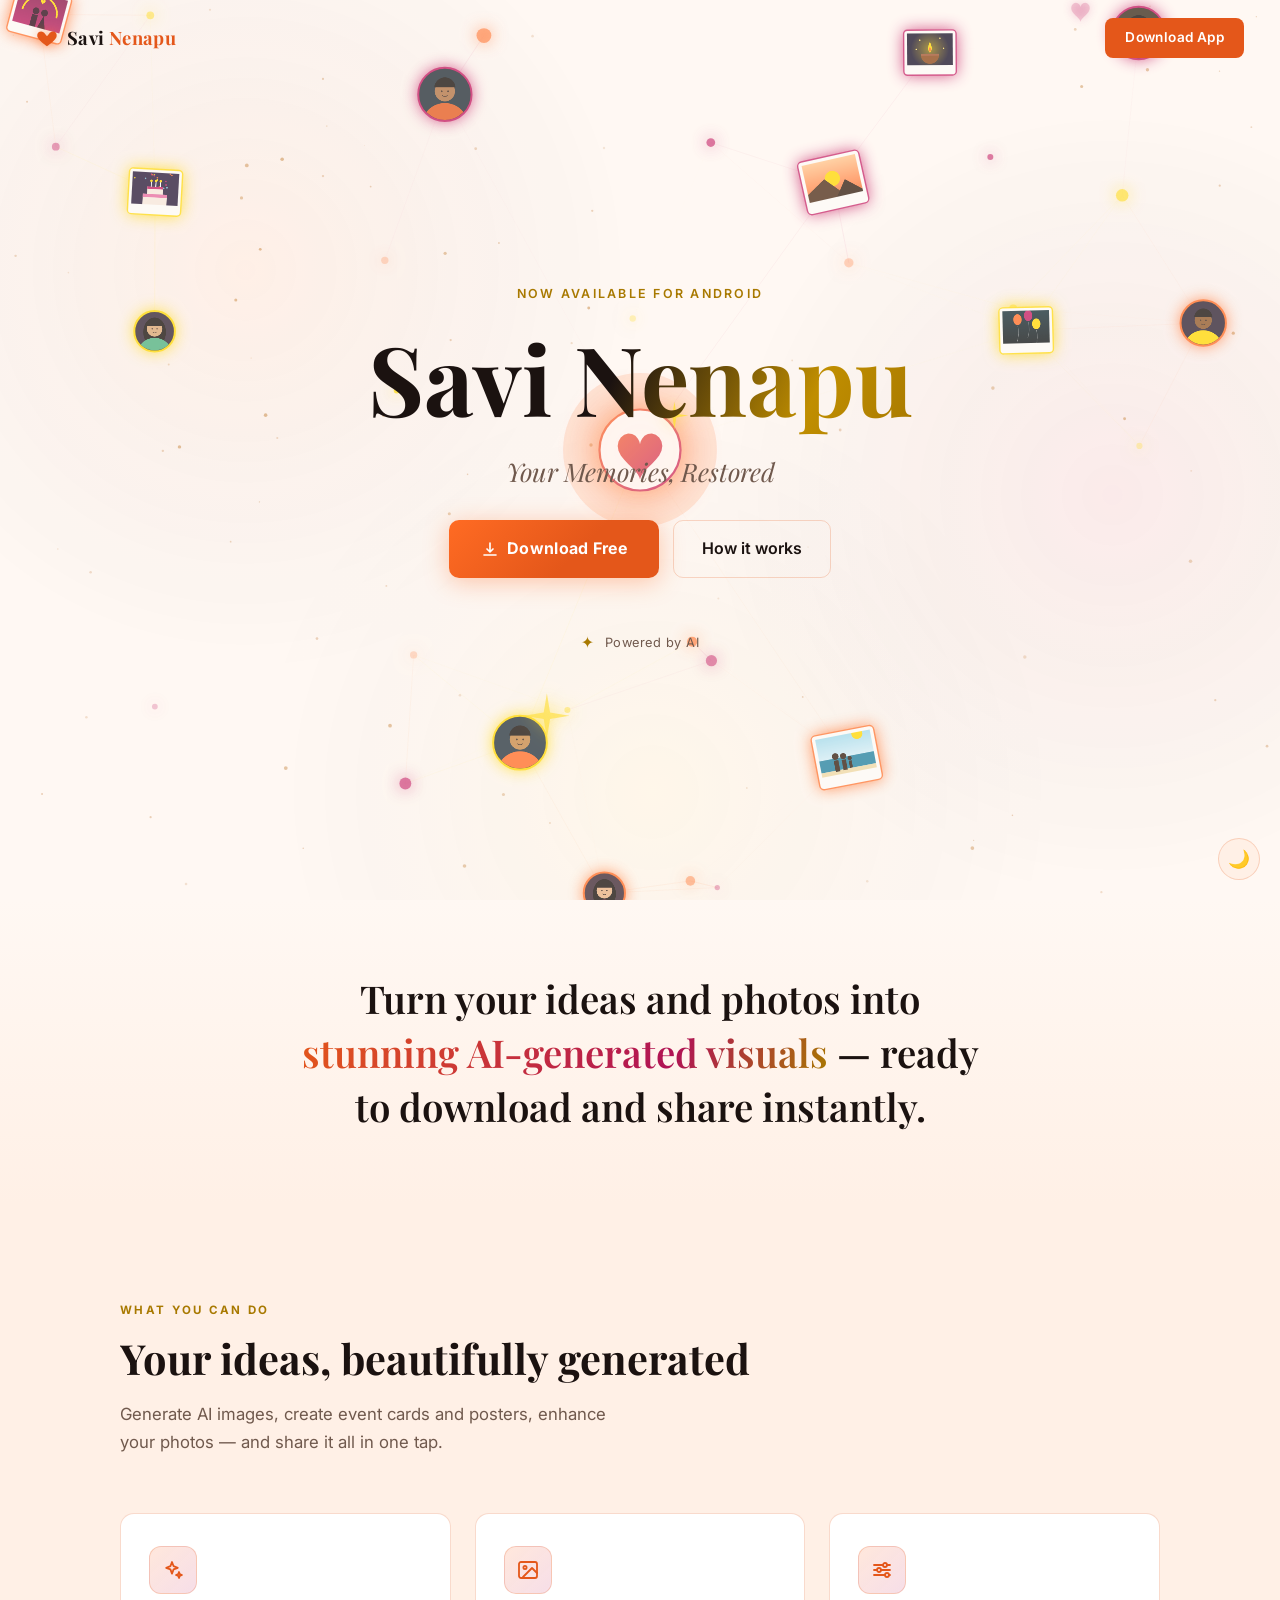
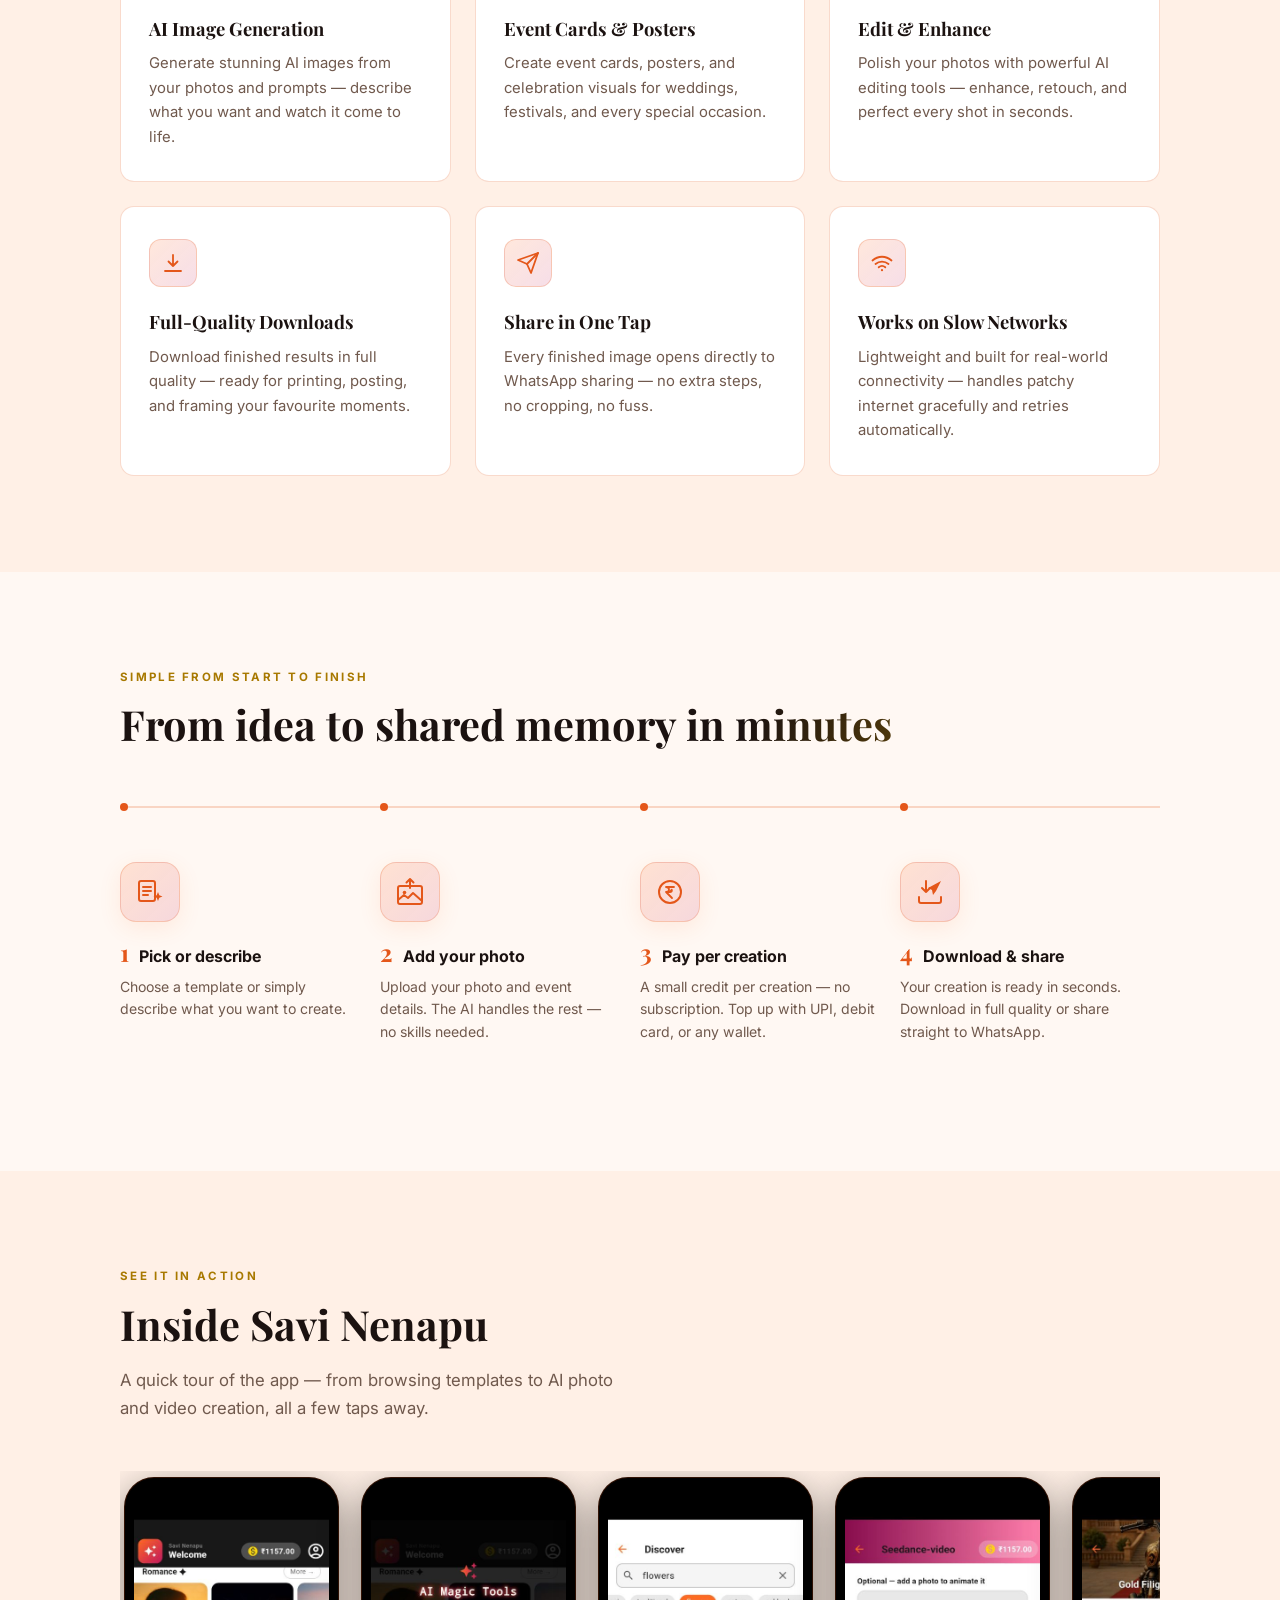
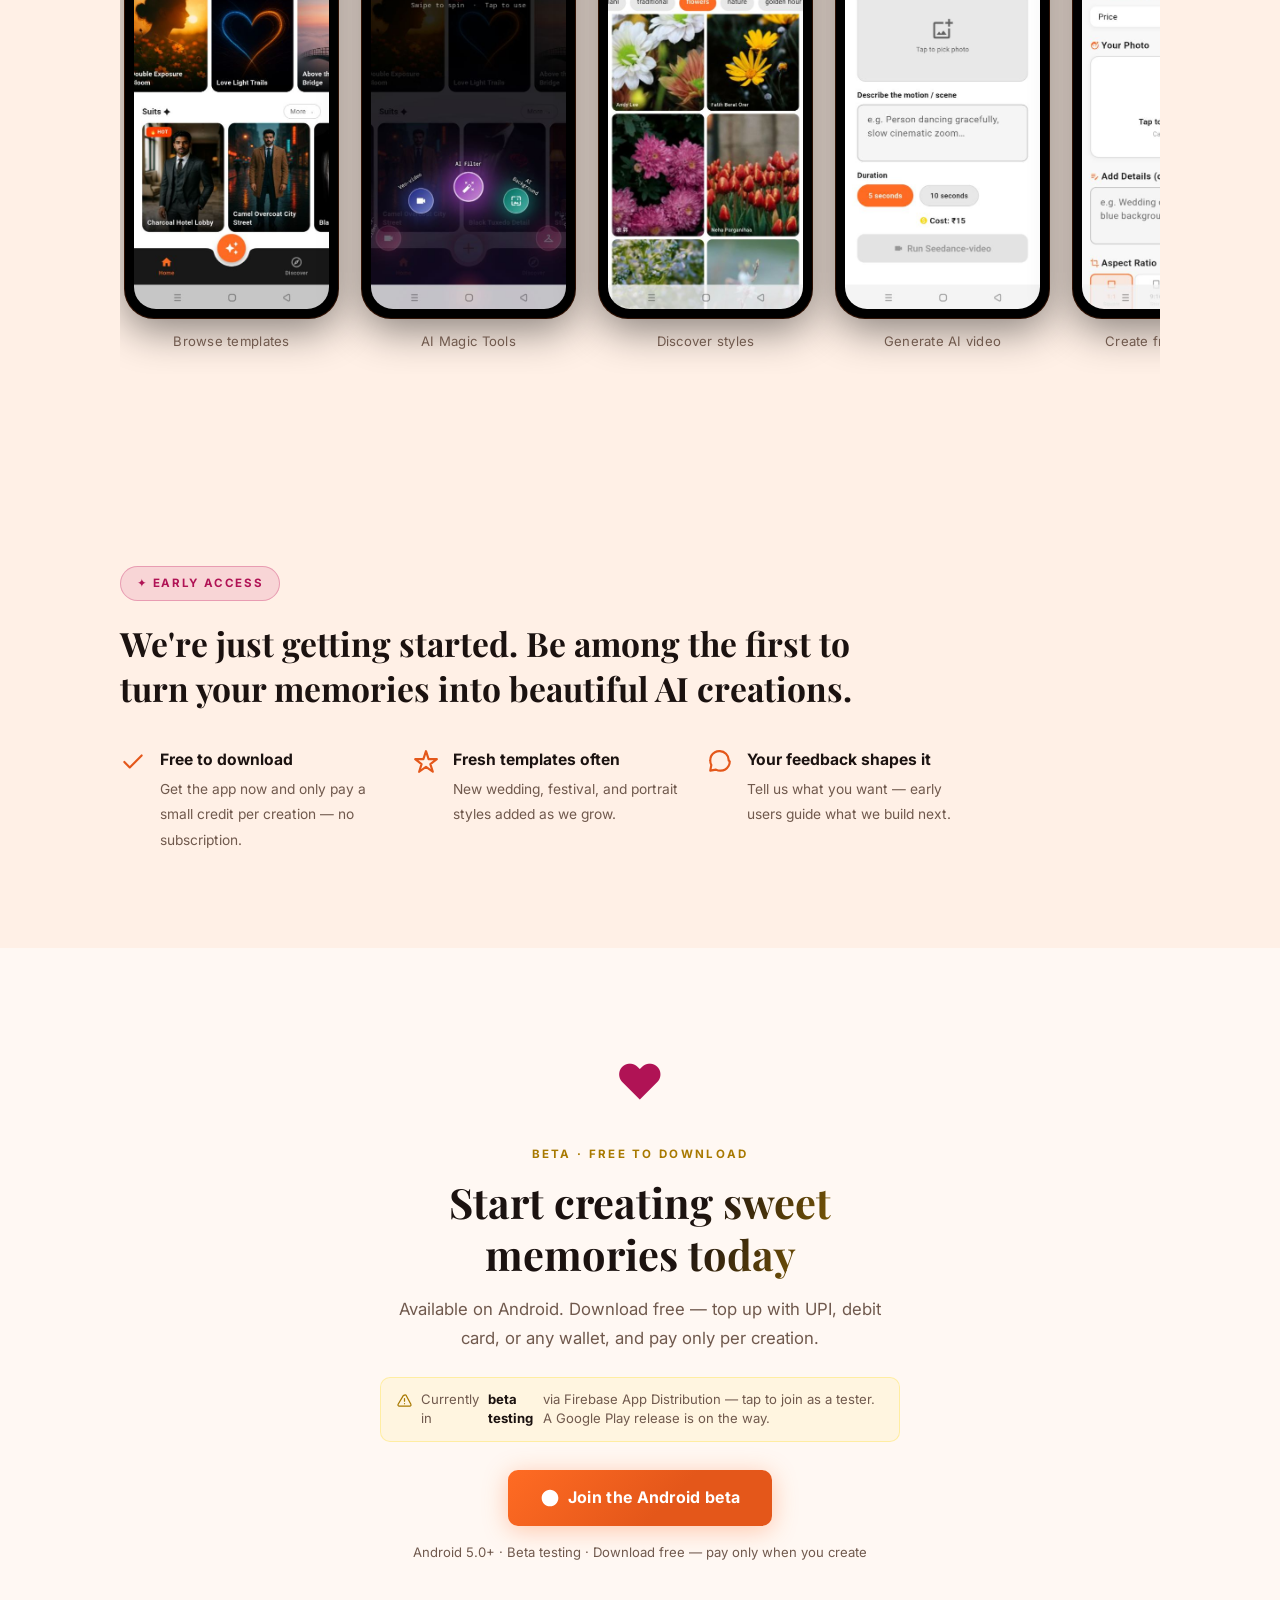
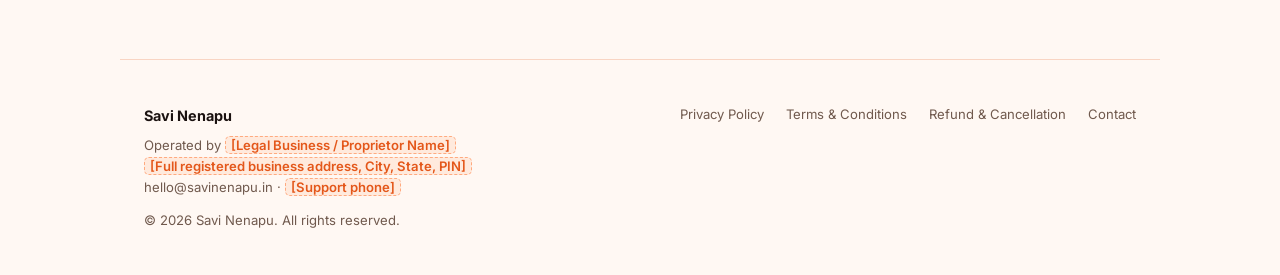
==== commit 84858f1b: "Add legal pages, address, and beta flag for Razorpay readiness - New Privacy Policy, Terms & Conditi" ====
--- a/index.html
+++ b/index.html
@@ -441,18 +441,37 @@
       .btn-primary { transition: none; }
     }
     .cta-note { color: var(--text-muted); font-size: 0.82rem; margin-top: 16px; }
+    .beta-note {
+      display: flex; align-items: flex-start; gap: 9px;
+      max-width: 520px; margin: 0 auto 28px; text-align: left;
+      font-size: 0.82rem; color: var(--text-muted); line-height: 1.5;
+      background: rgba(255,215,0,0.08); border: 1px solid rgba(255,215,0,0.28);
+      border-radius: 10px; padding: 12px 16px;
+    }
+    .beta-note svg { flex: 0 0 auto; color: var(--gold); margin-top: 3px; }
+    .beta-note strong { color: var(--text); }
 
     /* ── Footer ── */
     footer {
       border-top: 1px solid var(--border);
-      padding: 36px 24px;
+      padding: 44px 24px;
       display: flex; flex-wrap: wrap;
-      justify-content: space-between; align-items: center;
-      gap: 12px; max-width: 1040px; margin: 0 auto;
+      justify-content: space-between; align-items: flex-start;
+      gap: 28px; max-width: 1040px; margin: 0 auto;
       color: var(--text-muted); font-size: 0.82rem;
     }
     footer a { color: var(--text-muted); text-decoration: none; }
     footer a:hover { color: var(--primary); }
+    .foot-brand { max-width: 340px; }
+    .foot-brand b { color: var(--text); display: block; margin-bottom: 8px; font-size: 0.9rem; }
+    .foot-brand address { font-style: normal; line-height: 1.6; }
+    .foot-links { display: flex; flex-wrap: wrap; gap: 10px 22px; }
+    .foot-fill {
+      color: var(--primary); font-weight: 600;
+      background: rgba(255,107,35,0.10);
+      border: 1px dashed rgba(255,107,35,0.5);
+      border-radius: 5px; padding: 0 5px;
+    }
 
     /* ── Theme toggle ── */
     .theme-btn {
@@ -698,28 +717,41 @@
 <section class="cta-section" id="download">
   <div class="section-inner reveal">
     <span class="cta-heart">♥</span>
-    <p class="section-label" style="text-align:center">Free to download</p>
+    <p class="section-label" style="text-align:center">Beta · Free to download</p>
     <h2 class="section-title" style="text-align:center;max-width:480px;margin:0 auto 16px">
       Start creating sweet memories today
     </h2>
-    <p class="section-sub" style="text-align:center;margin:0 auto 36px">
+    <p class="section-sub" style="text-align:center;margin:0 auto 24px">
       Available on Android. Download free — top up with UPI, debit card, or any wallet, and pay only per creation.
     </p>
+    <div class="beta-note">
+      <svg width="15" height="15" viewBox="0 0 24 24" fill="none" stroke="currentColor" stroke-width="2" stroke-linecap="round" stroke-linejoin="round"><path d="M12 9v4m0 4h.01M10.3 3.9L1.8 18a2 2 0 001.7 3h17a2 2 0 001.7-3L14.7 3.9a2 2 0 00-3.4 0z"/></svg>
+      Currently in <strong>beta testing</strong> via Firebase App Distribution — tap to join as a tester. A Google Play release is on the way.
+    </div>
     <a class="btn-primary" href="https://appdistribution.firebase.google.com/testerapps/1:127703972228:android:b2d7ef85d484f82f97c5d1" style="margin:0 auto;display:inline-flex">
       <svg width="20" height="20" viewBox="0 0 24 24" fill="currentColor"><path d="M17.523 15.341l-4.023-2.323V7.5a.5.5 0 00-1 0v5.75a.5.5 0 00.25.433l4.273 2.467a.5.5 0 00.5-.866zM12 2C6.477 2 2 6.477 2 12s4.477 10 10 10 10-4.477 10-10S17.523 2 12 2z"/></svg>
-      Download for Android
+      Join the Android beta
     </a>
-    <p class="cta-note">Android 5.0+ · Download free — pay only when you create</p>
+    <p class="cta-note">Android 5.0+ · Beta testing · Download free — pay only when you create</p>
   </div>
 </section>
 
 <!-- Footer -->
 <footer>
-  <div>© 2026 Savi Nenapu</div>
-  <div style="display:flex;gap:20px">
+  <div class="foot-brand">
+    <b>Savi Nenapu</b>
+    <address>
+      Operated by <span class="foot-fill">[Legal Business / Proprietor Name]</span><br />
+      <span class="foot-fill">[Full registered business address, City, State, PIN]</span><br />
+      <a href="mailto:hello@savinenapu.in">hello@savinenapu.in</a> · <span class="foot-fill">[Support phone]</span>
+    </address>
+    <p style="margin-top:12px">© 2026 Savi Nenapu. All rights reserved.</p>
+  </div>
+  <div class="foot-links">
+    <a href="privacy.html">Privacy Policy</a>
+    <a href="terms.html">Terms &amp; Conditions</a>
+    <a href="refunds.html">Refund &amp; Cancellation</a>
     <a href="mailto:hello@savinenapu.in">Contact</a>
-    <a href="#">Privacy</a>
-    <a href="#">Terms</a>
   </div>
 </footer>
 
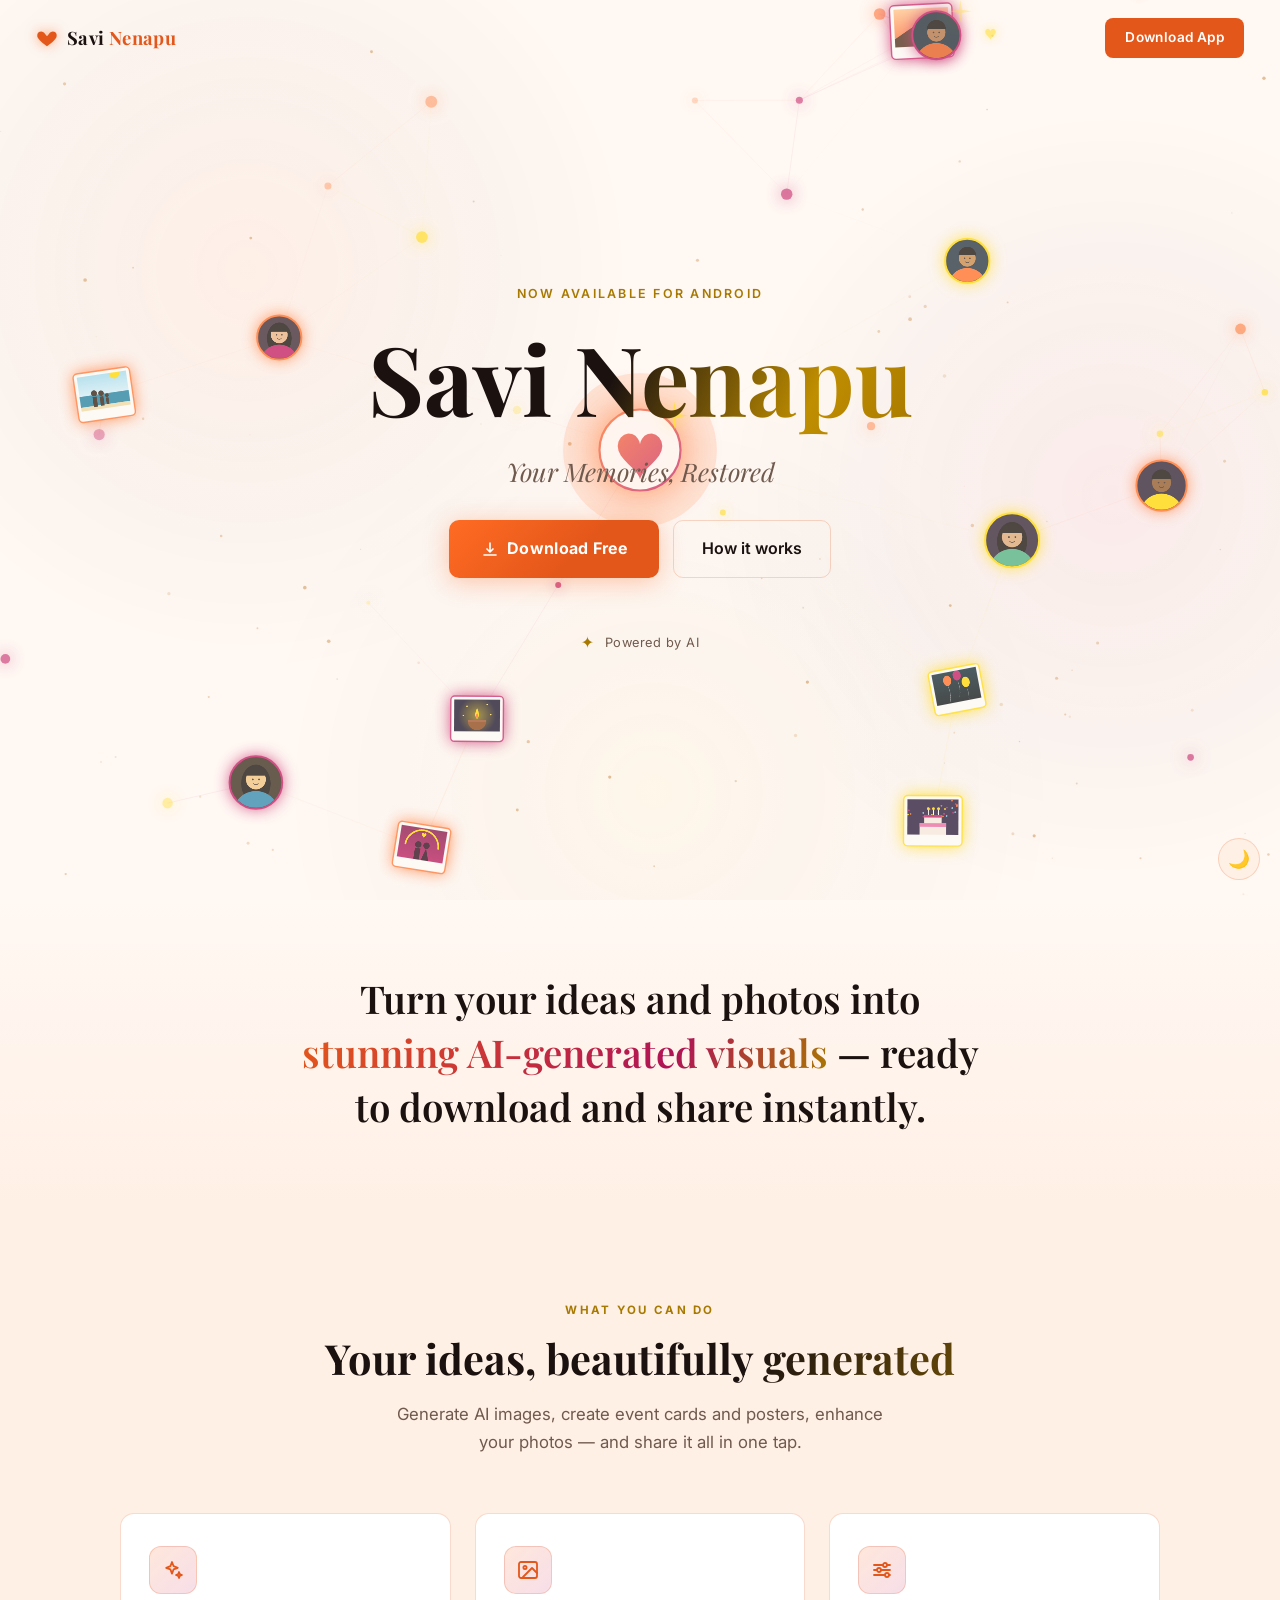
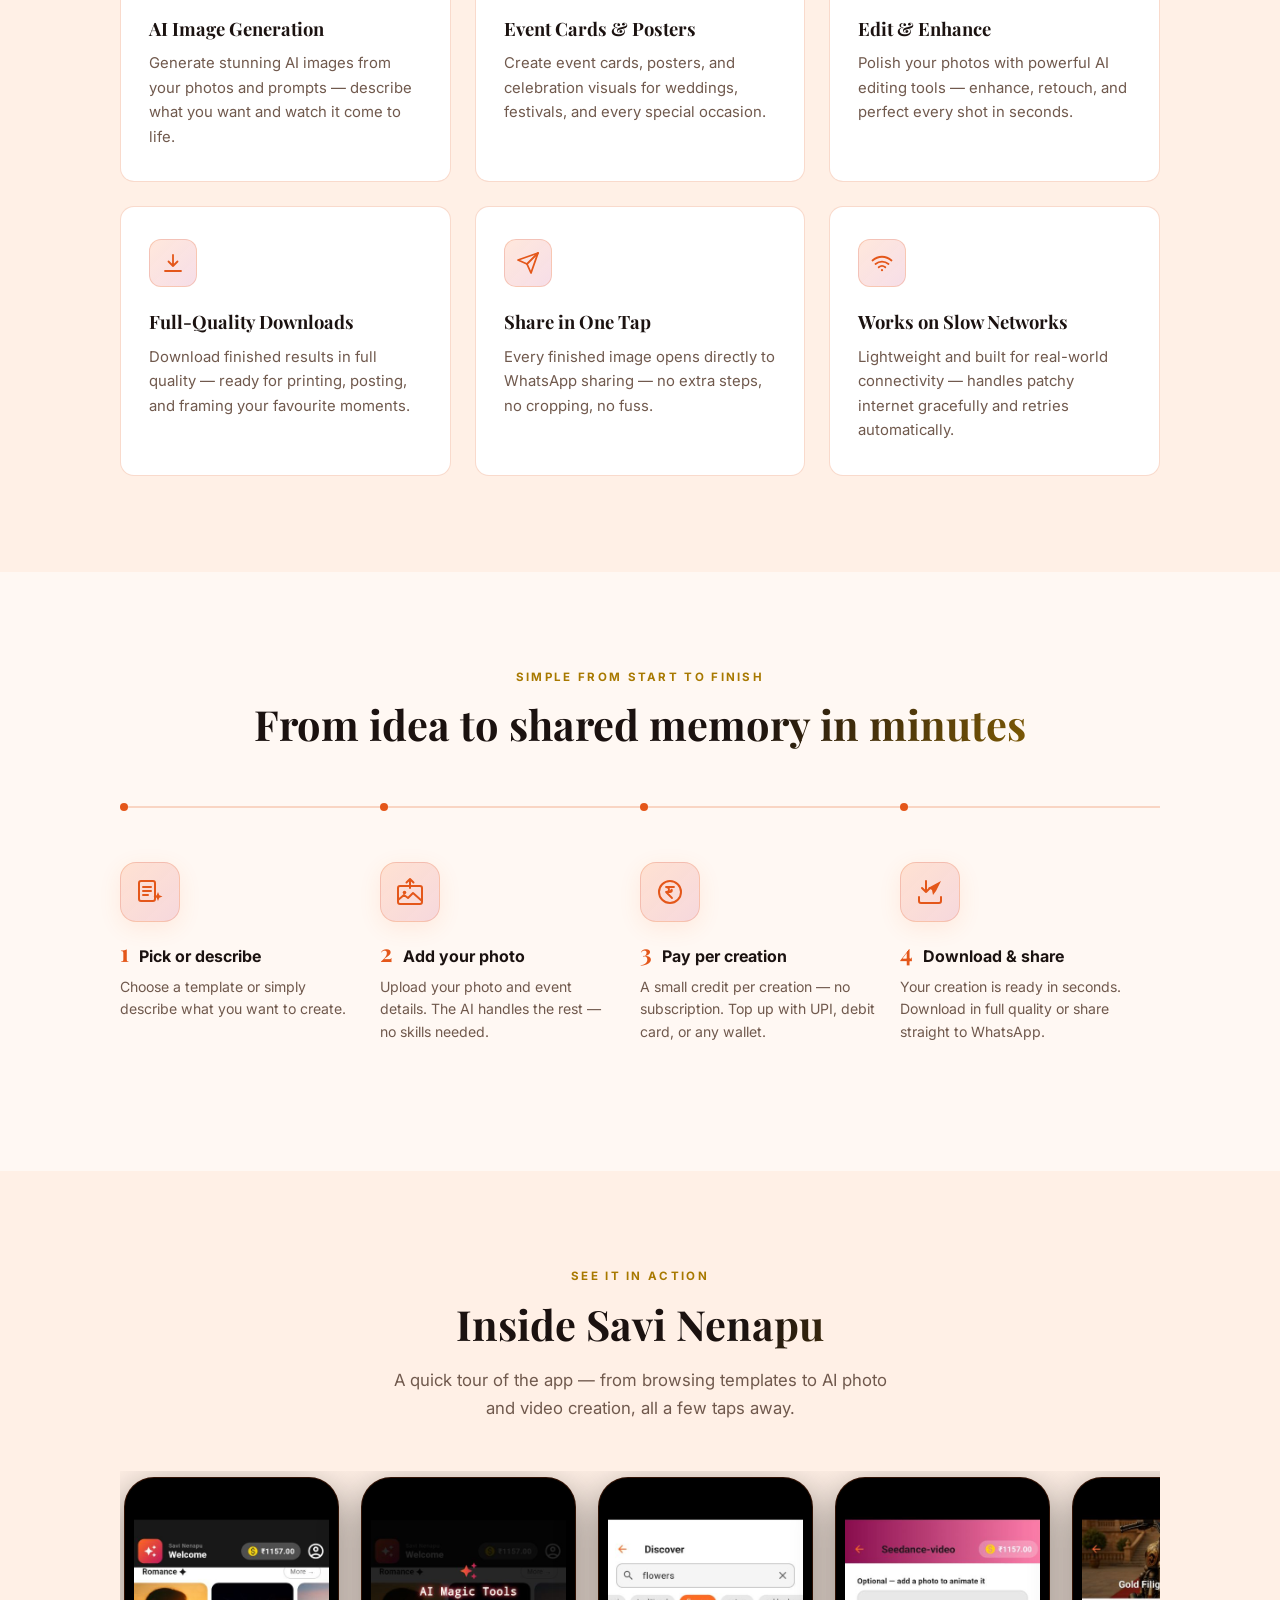
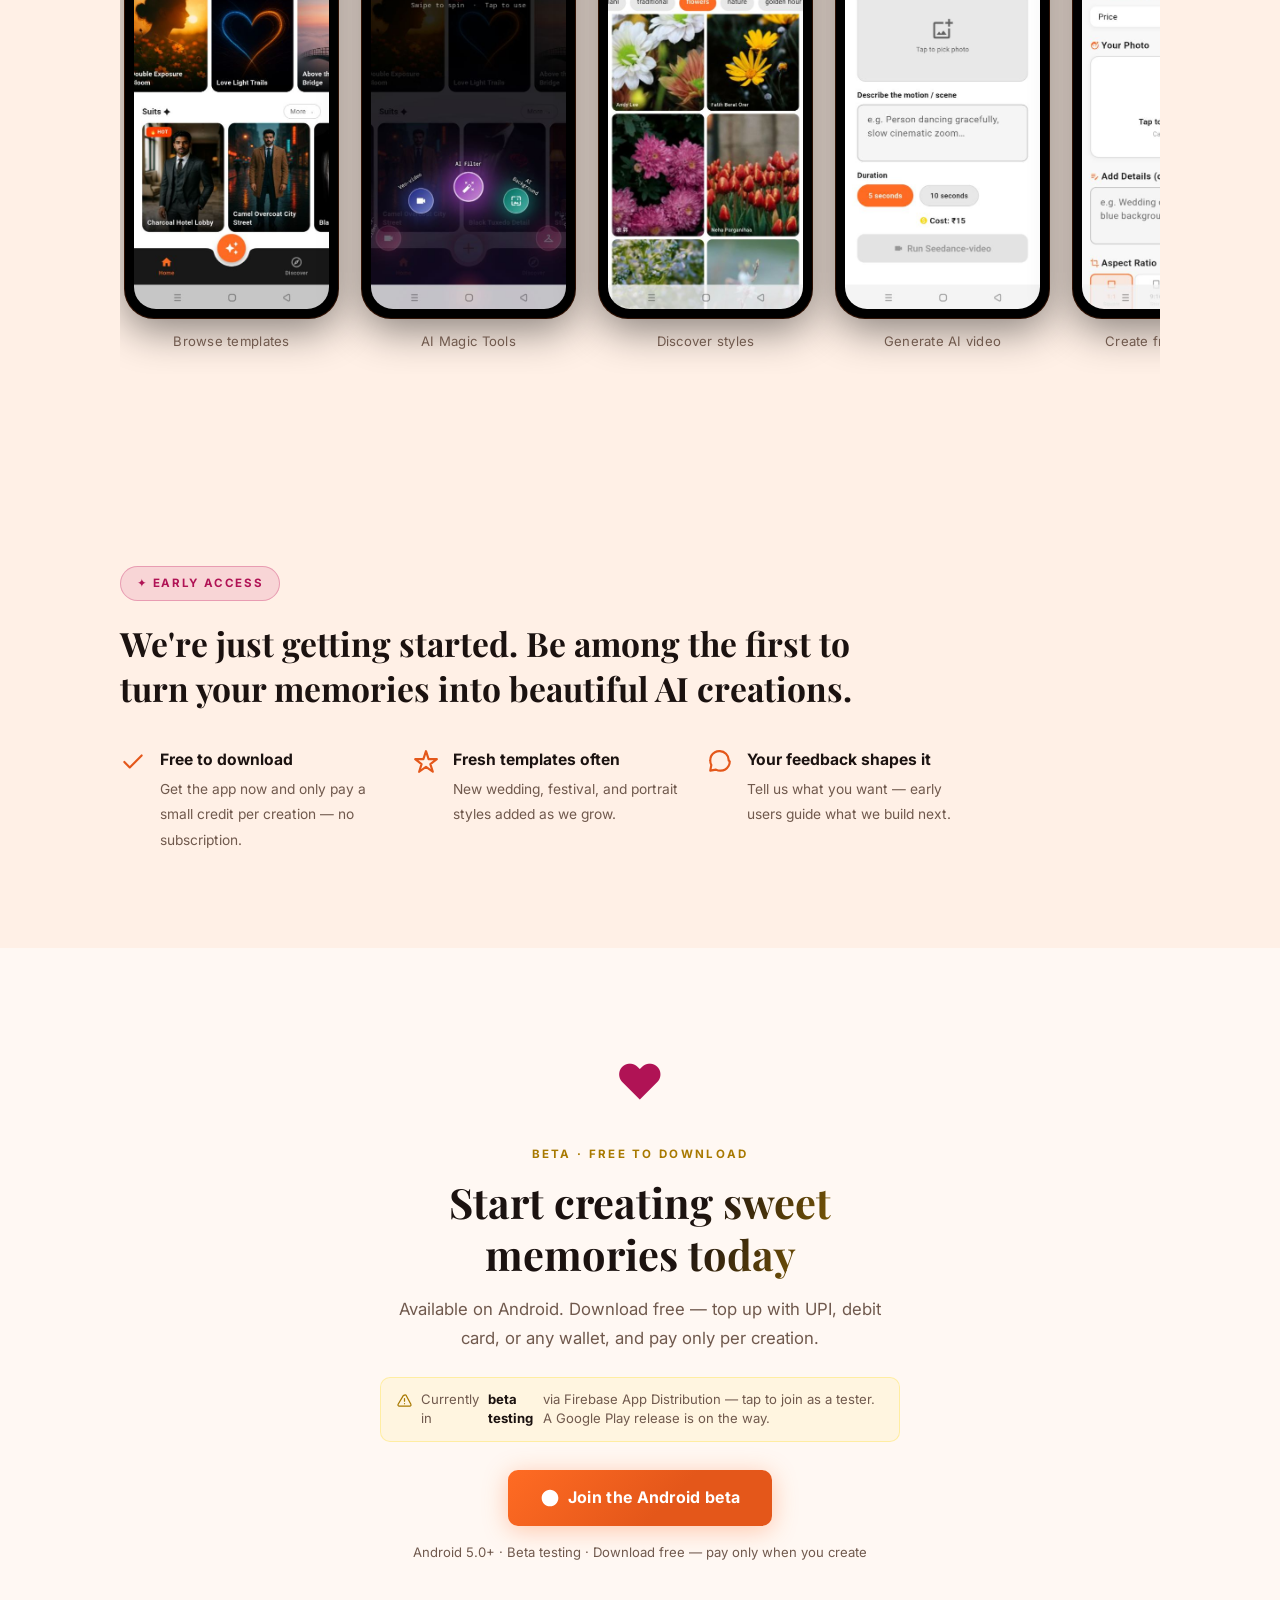
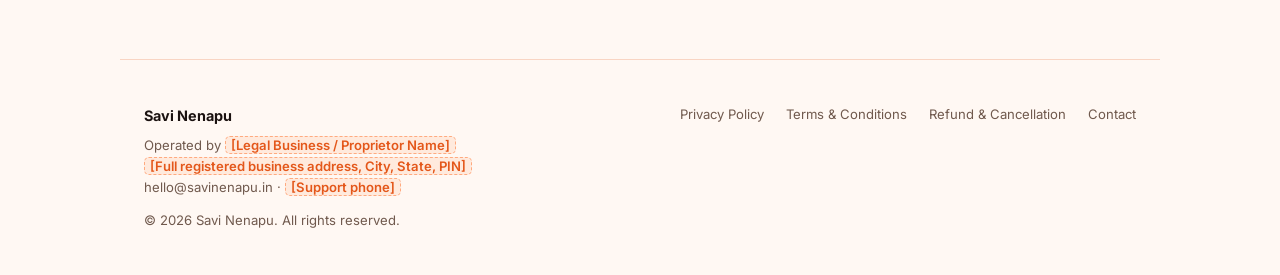
==== commit ac316f22: "Center-align all section headers for consistency Set the shared .section-label, .section-title, and " ====
--- a/index.html
+++ b/index.html
@@ -236,12 +236,13 @@
     .section-label {
       font-size: 0.72rem; letter-spacing: 0.2em; text-transform: uppercase;
       color: var(--gold); margin-bottom: 12px; font-weight: 700;
+      text-align: center;
     }
     .section-title {
       font-family: 'Playfair Display', Palatino, 'Palatino Linotype', 'Book Antiqua', Georgia, serif;
       font-size: clamp(1.8rem, 4vw, 2.6rem);
       font-weight: 700; line-height: 1.25; text-wrap: balance;
-      margin-bottom: 16px;
+      margin-bottom: 16px; text-align: center;
       background: linear-gradient(115deg, var(--text) 60%, var(--gold));
       -webkit-background-clip: text; background-clip: text;
       -webkit-text-fill-color: transparent;
@@ -249,6 +250,7 @@
     .section-sub {
       color: var(--text-muted); font-size: 1.05rem;
       max-width: 520px; line-height: 1.7;
+      text-align: center; margin-left: auto; margin-right: auto;
     }
 
     /* ── Features ── */
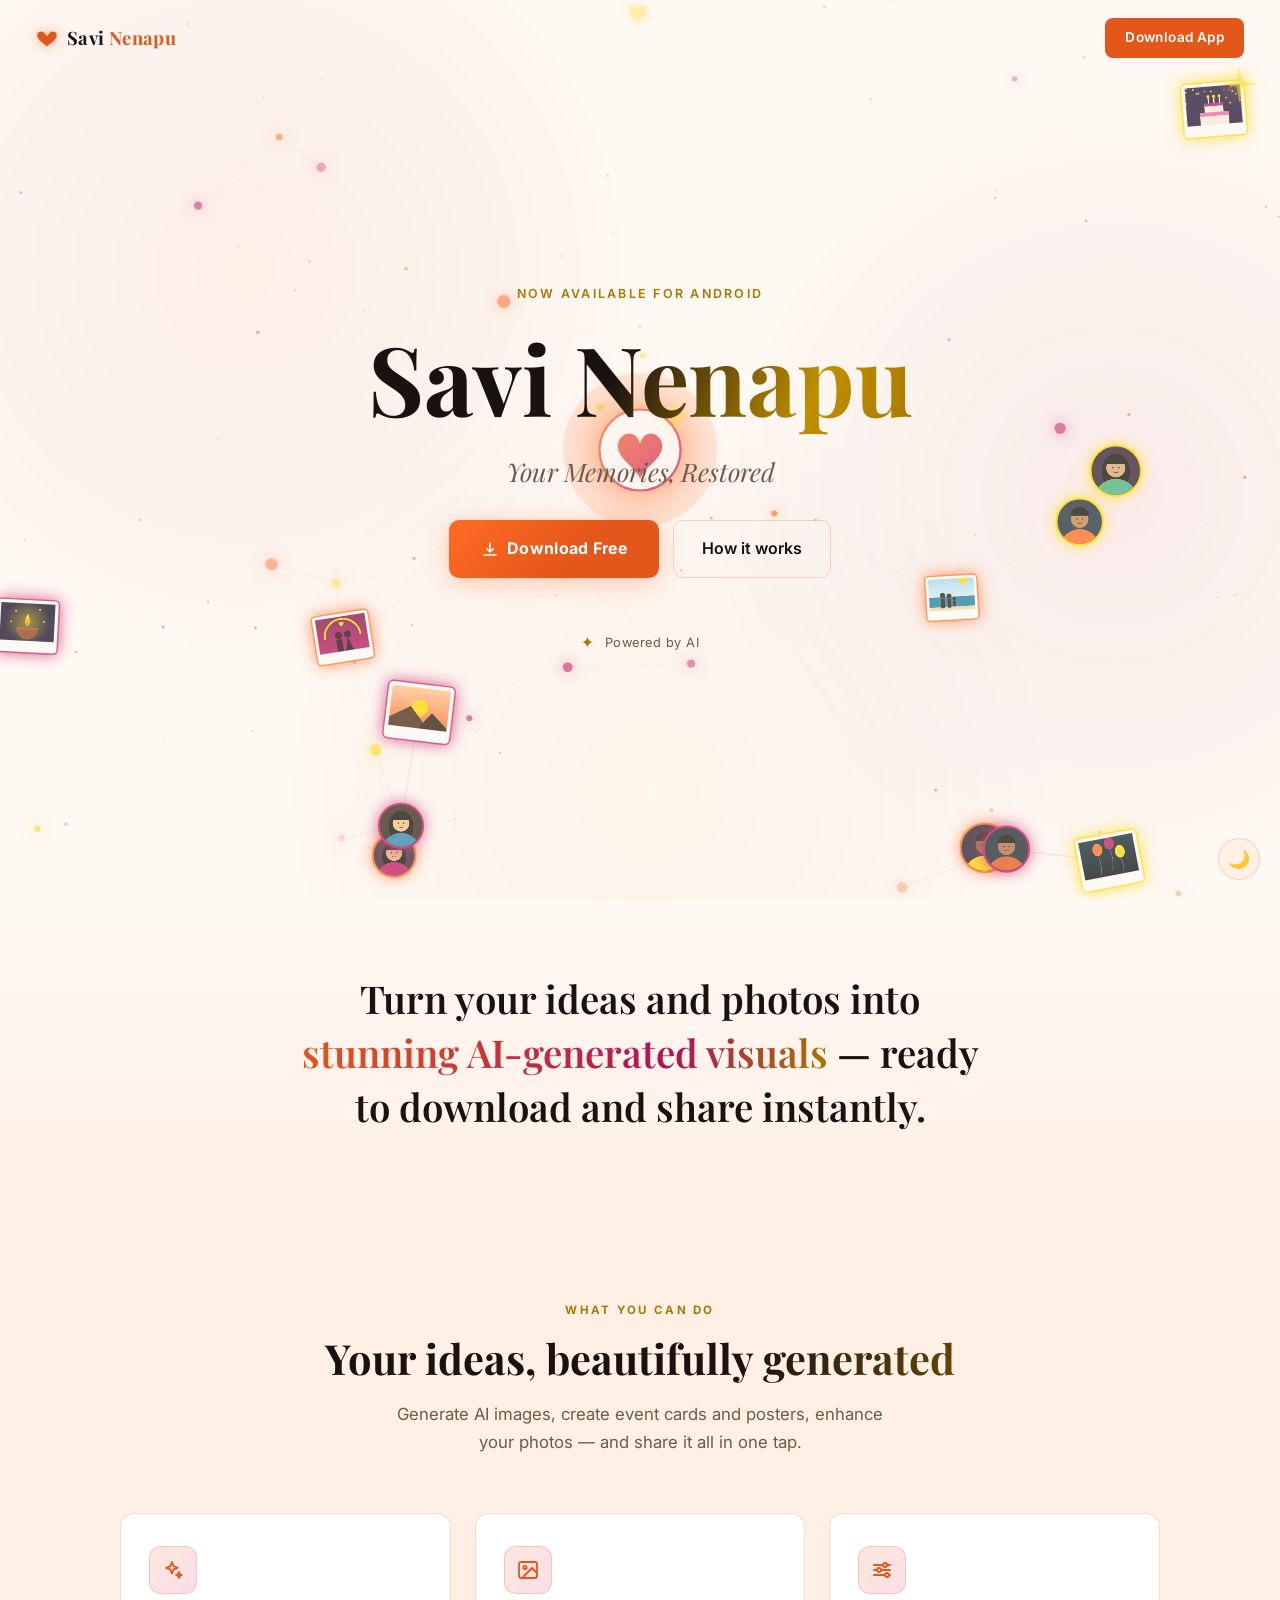
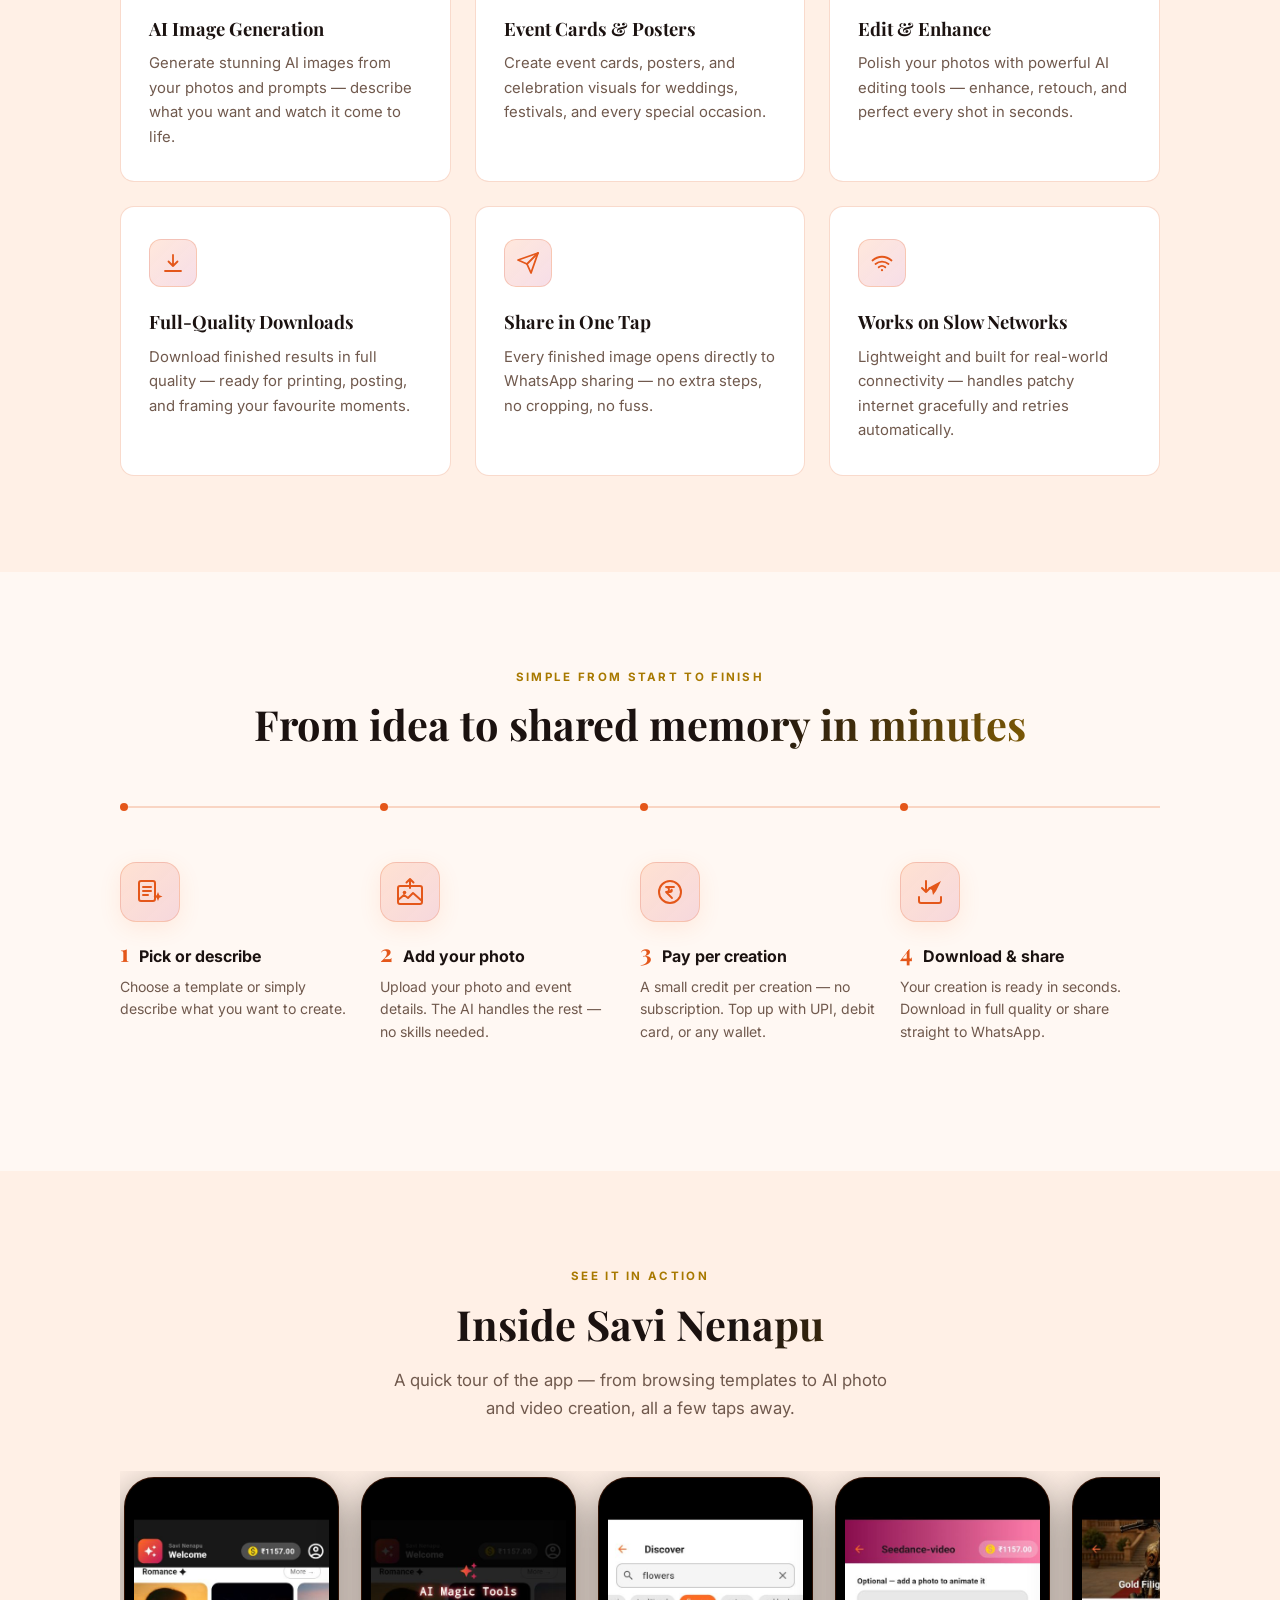
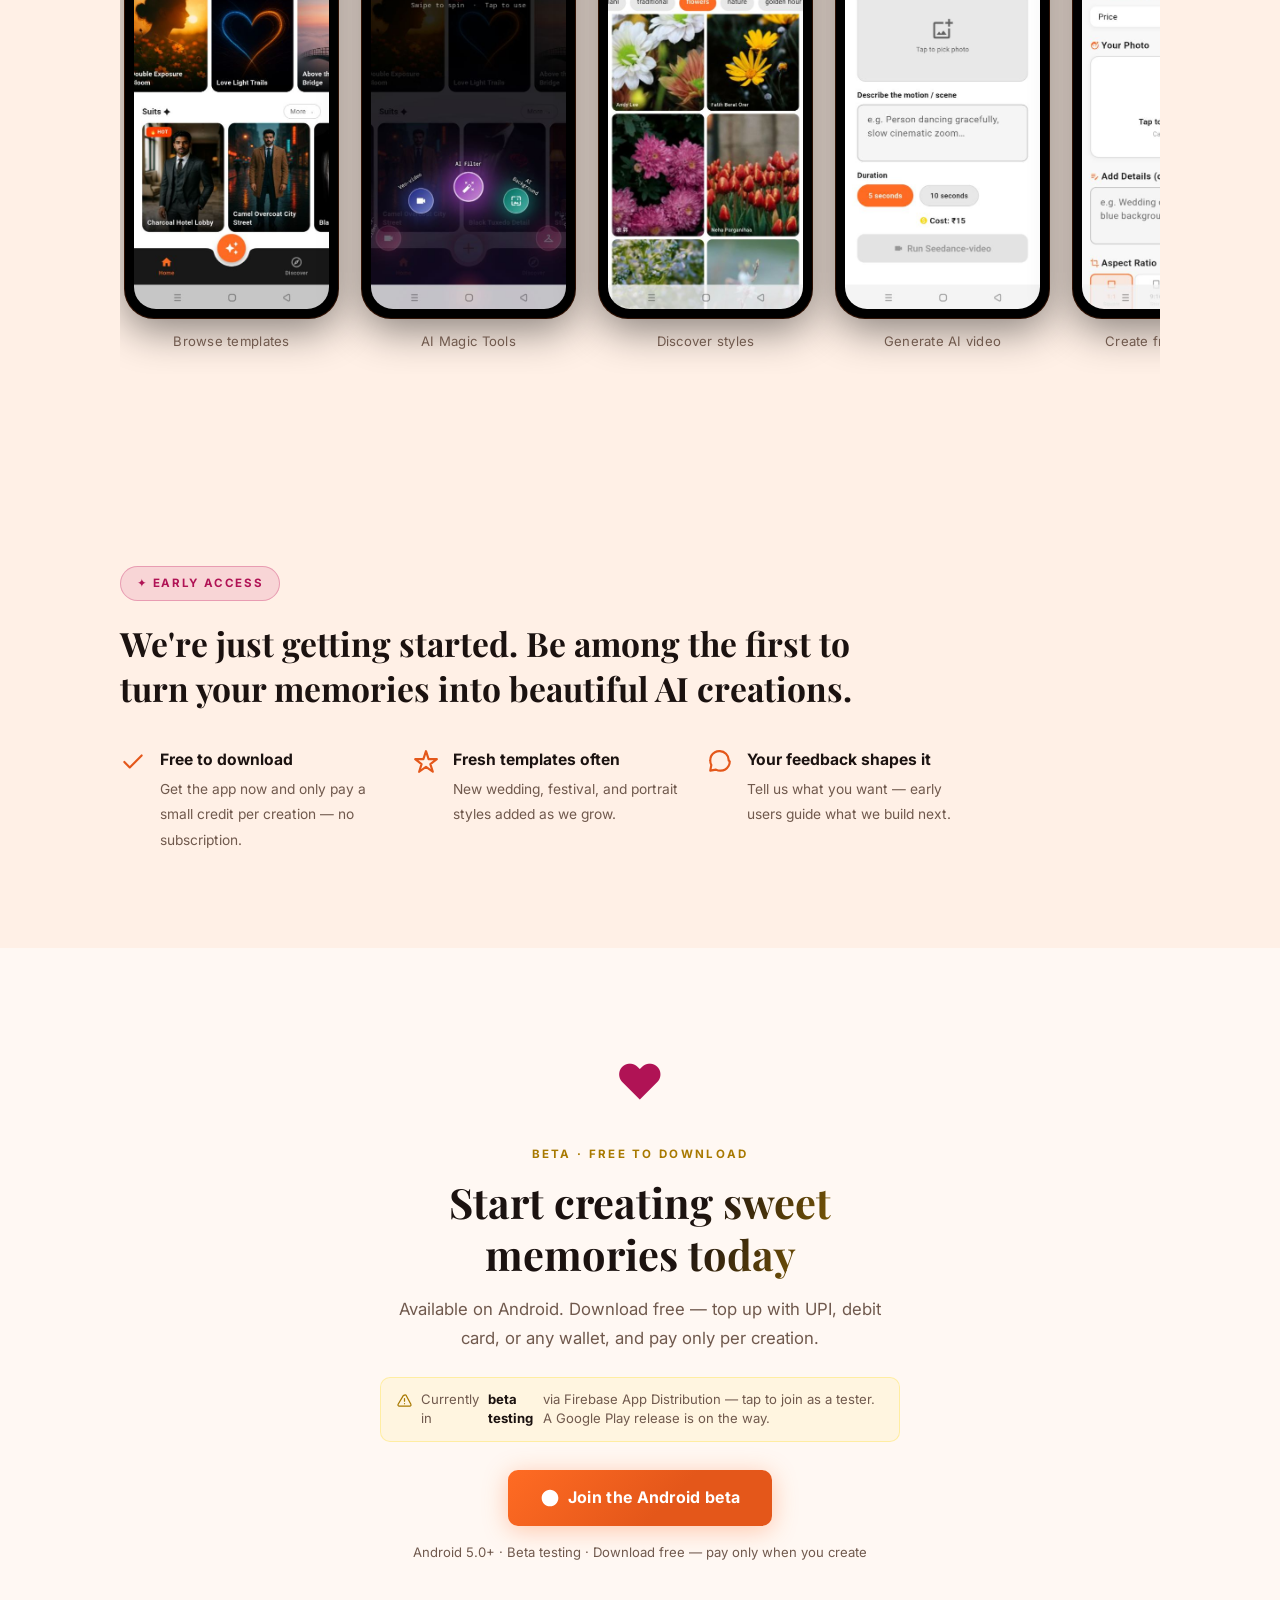
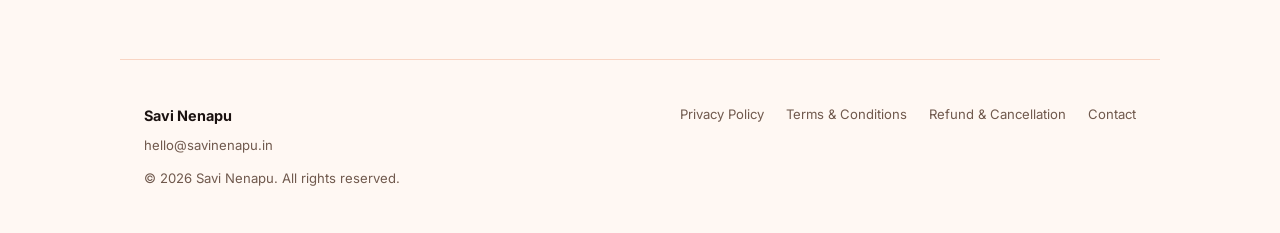
==== commit 2e80b524: "Remove placeholder business-address block from footer Drop the [Legal Business Name]/[address]/[phon" ====
--- a/index.html
+++ b/index.html
@@ -743,9 +743,7 @@
   <div class="foot-brand">
     <b>Savi Nenapu</b>
     <address>
-      Operated by <span class="foot-fill">[Legal Business / Proprietor Name]</span><br />
-      <span class="foot-fill">[Full registered business address, City, State, PIN]</span><br />
-      <a href="mailto:hello@savinenapu.in">hello@savinenapu.in</a> · <span class="foot-fill">[Support phone]</span>
+      <a href="mailto:hello@savinenapu.in">hello@savinenapu.in</a>
     </address>
     <p style="margin-top:12px">© 2026 Savi Nenapu. All rights reserved.</p>
   </div>
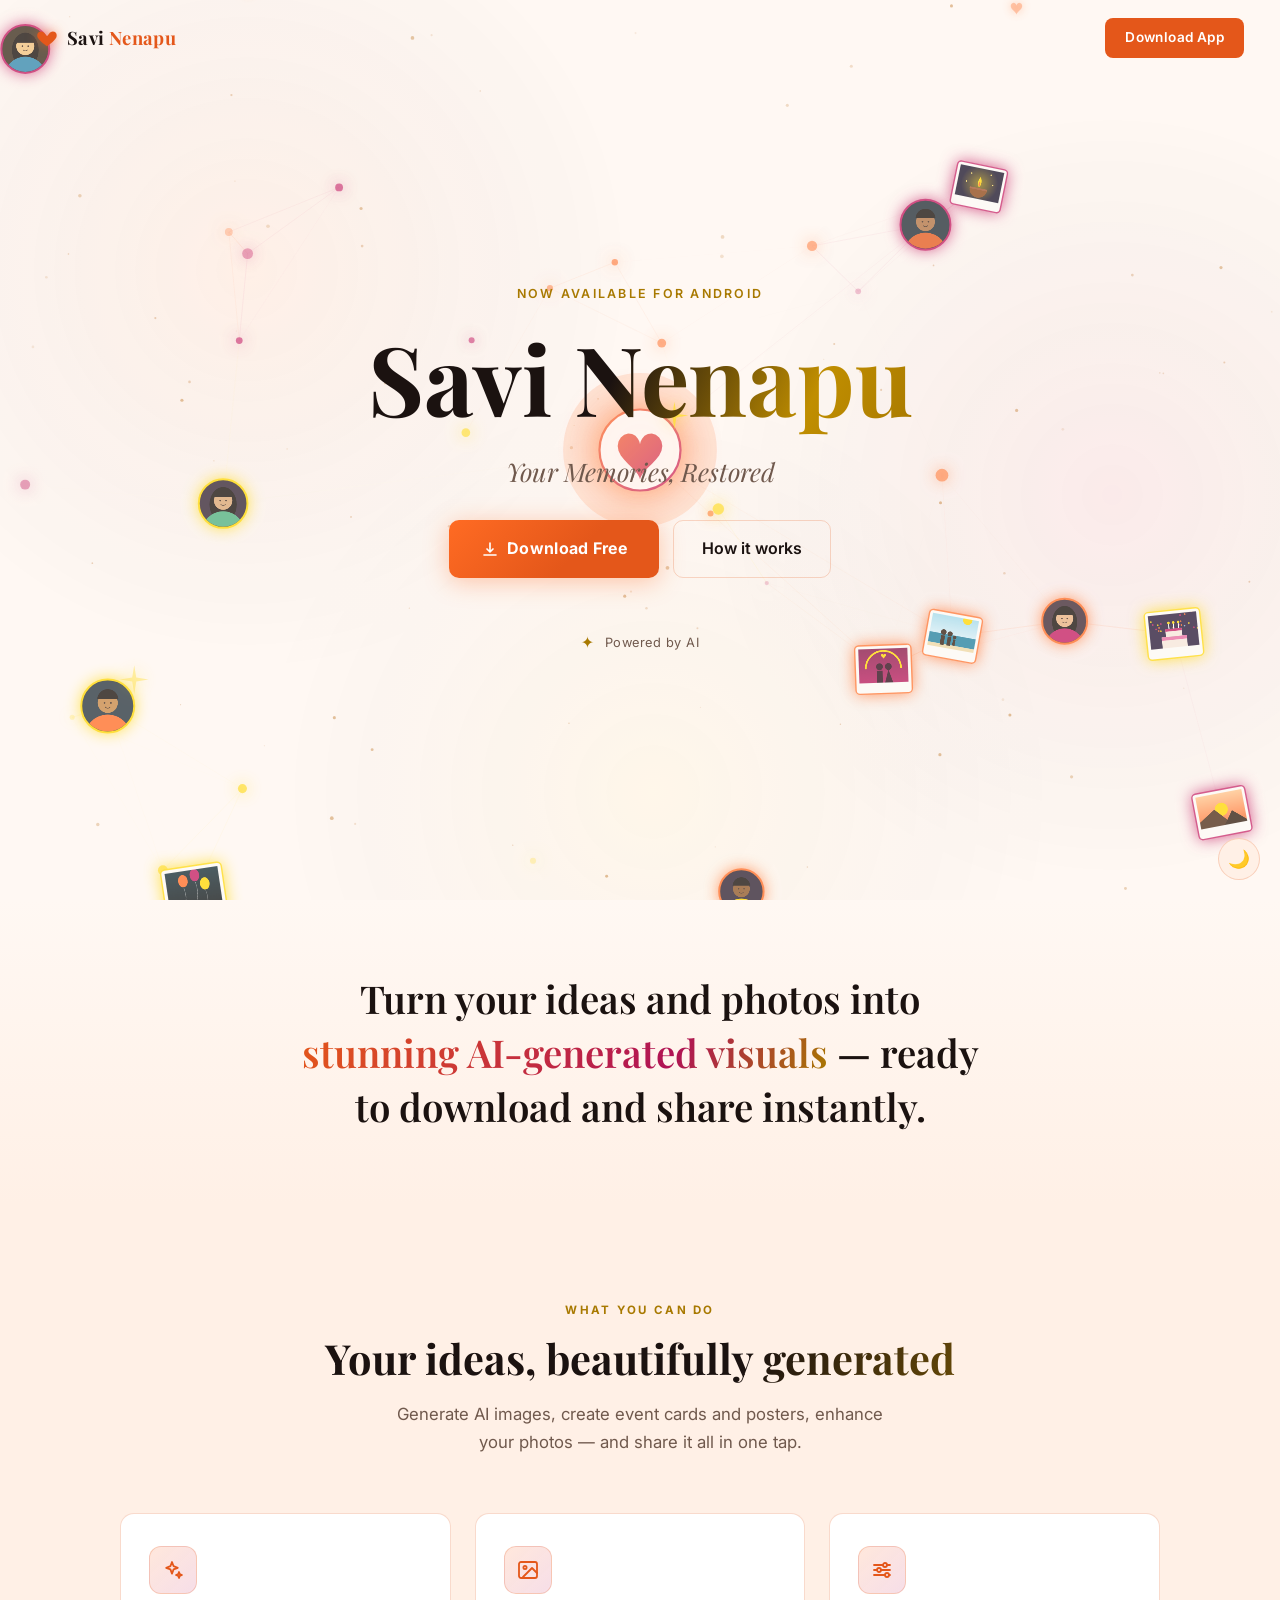
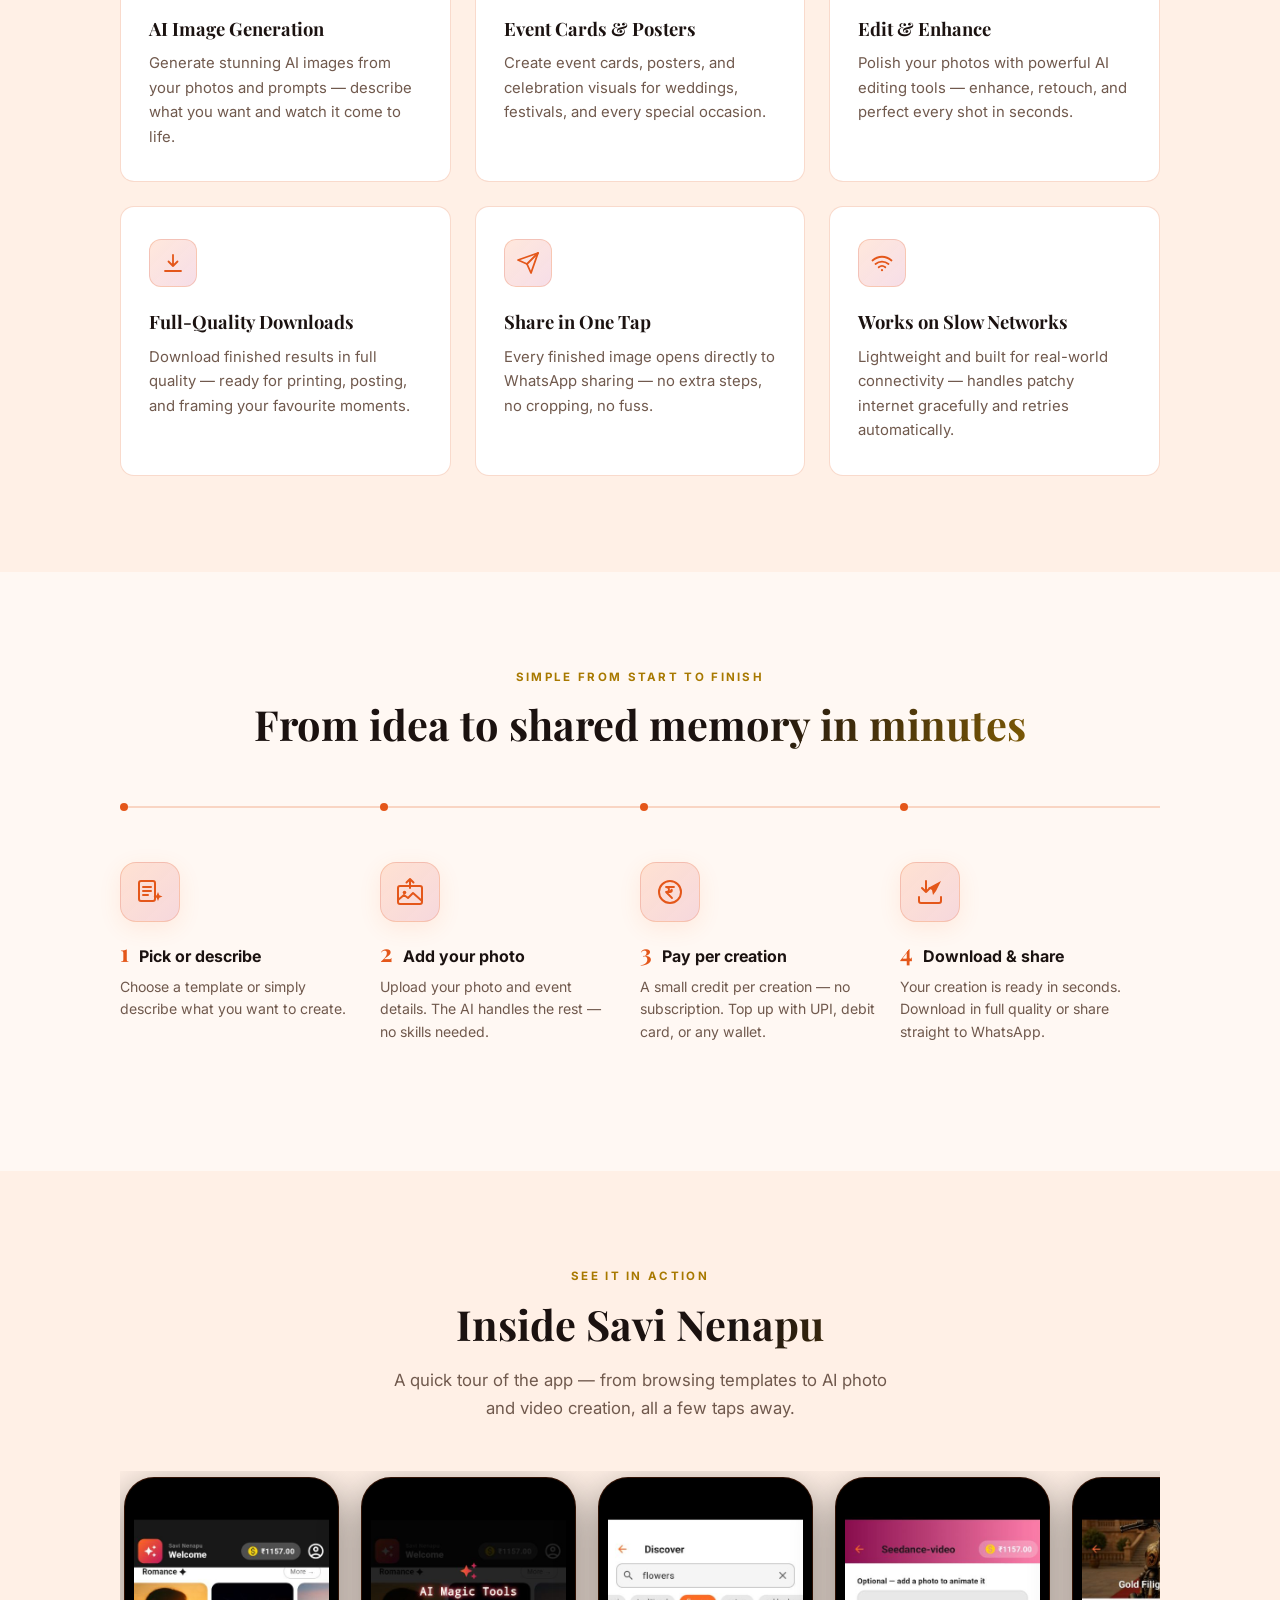
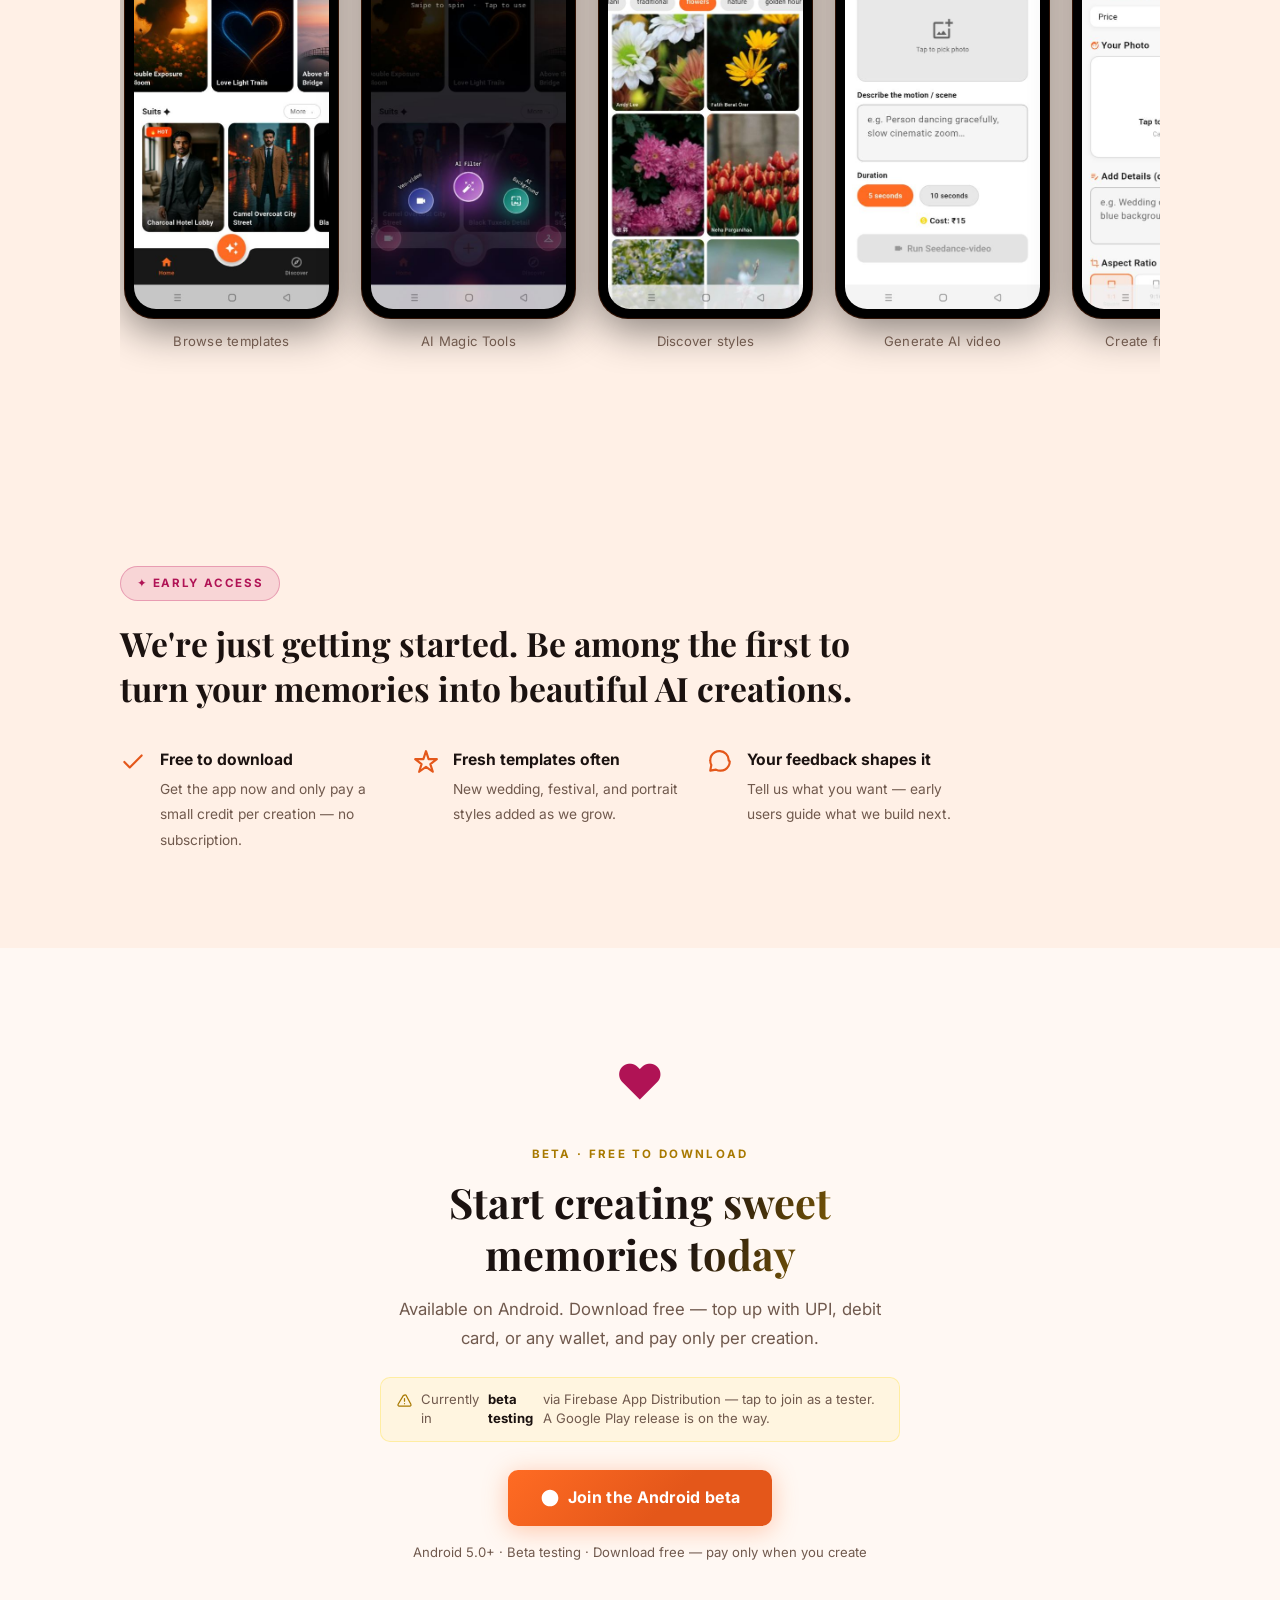
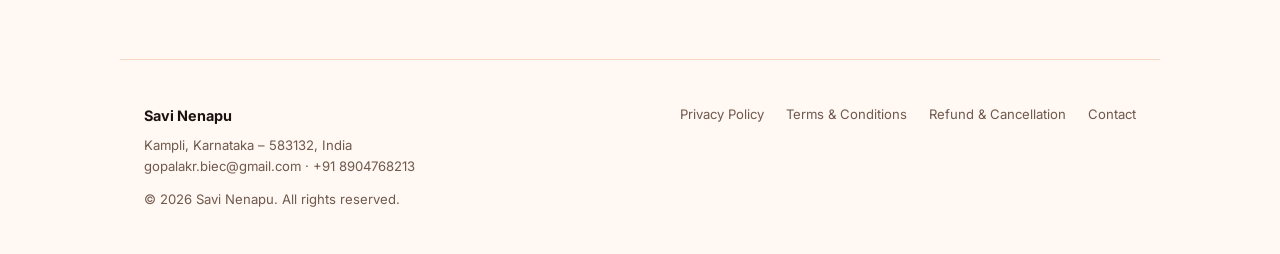
==== commit bbc5a505: "Fill real business details across site and legal pages - Business name Savi Nenapu, address Kampli, " ====
--- a/index.html
+++ b/index.html
@@ -743,7 +743,8 @@
   <div class="foot-brand">
     <b>Savi Nenapu</b>
     <address>
-      <a href="mailto:hello@savinenapu.in">hello@savinenapu.in</a>
+      Kampli, Karnataka – 583132, India<br />
+      <a href="mailto:gopalakr.biec@gmail.com">gopalakr.biec@gmail.com</a> · +91 8904768213
     </address>
     <p style="margin-top:12px">© 2026 Savi Nenapu. All rights reserved.</p>
   </div>
@@ -751,7 +752,7 @@
     <a href="privacy.html">Privacy Policy</a>
     <a href="terms.html">Terms &amp; Conditions</a>
     <a href="refunds.html">Refund &amp; Cancellation</a>
-    <a href="mailto:hello@savinenapu.in">Contact</a>
+    <a href="mailto:gopalakr.biec@gmail.com">Contact</a>
   </div>
 </footer>
 
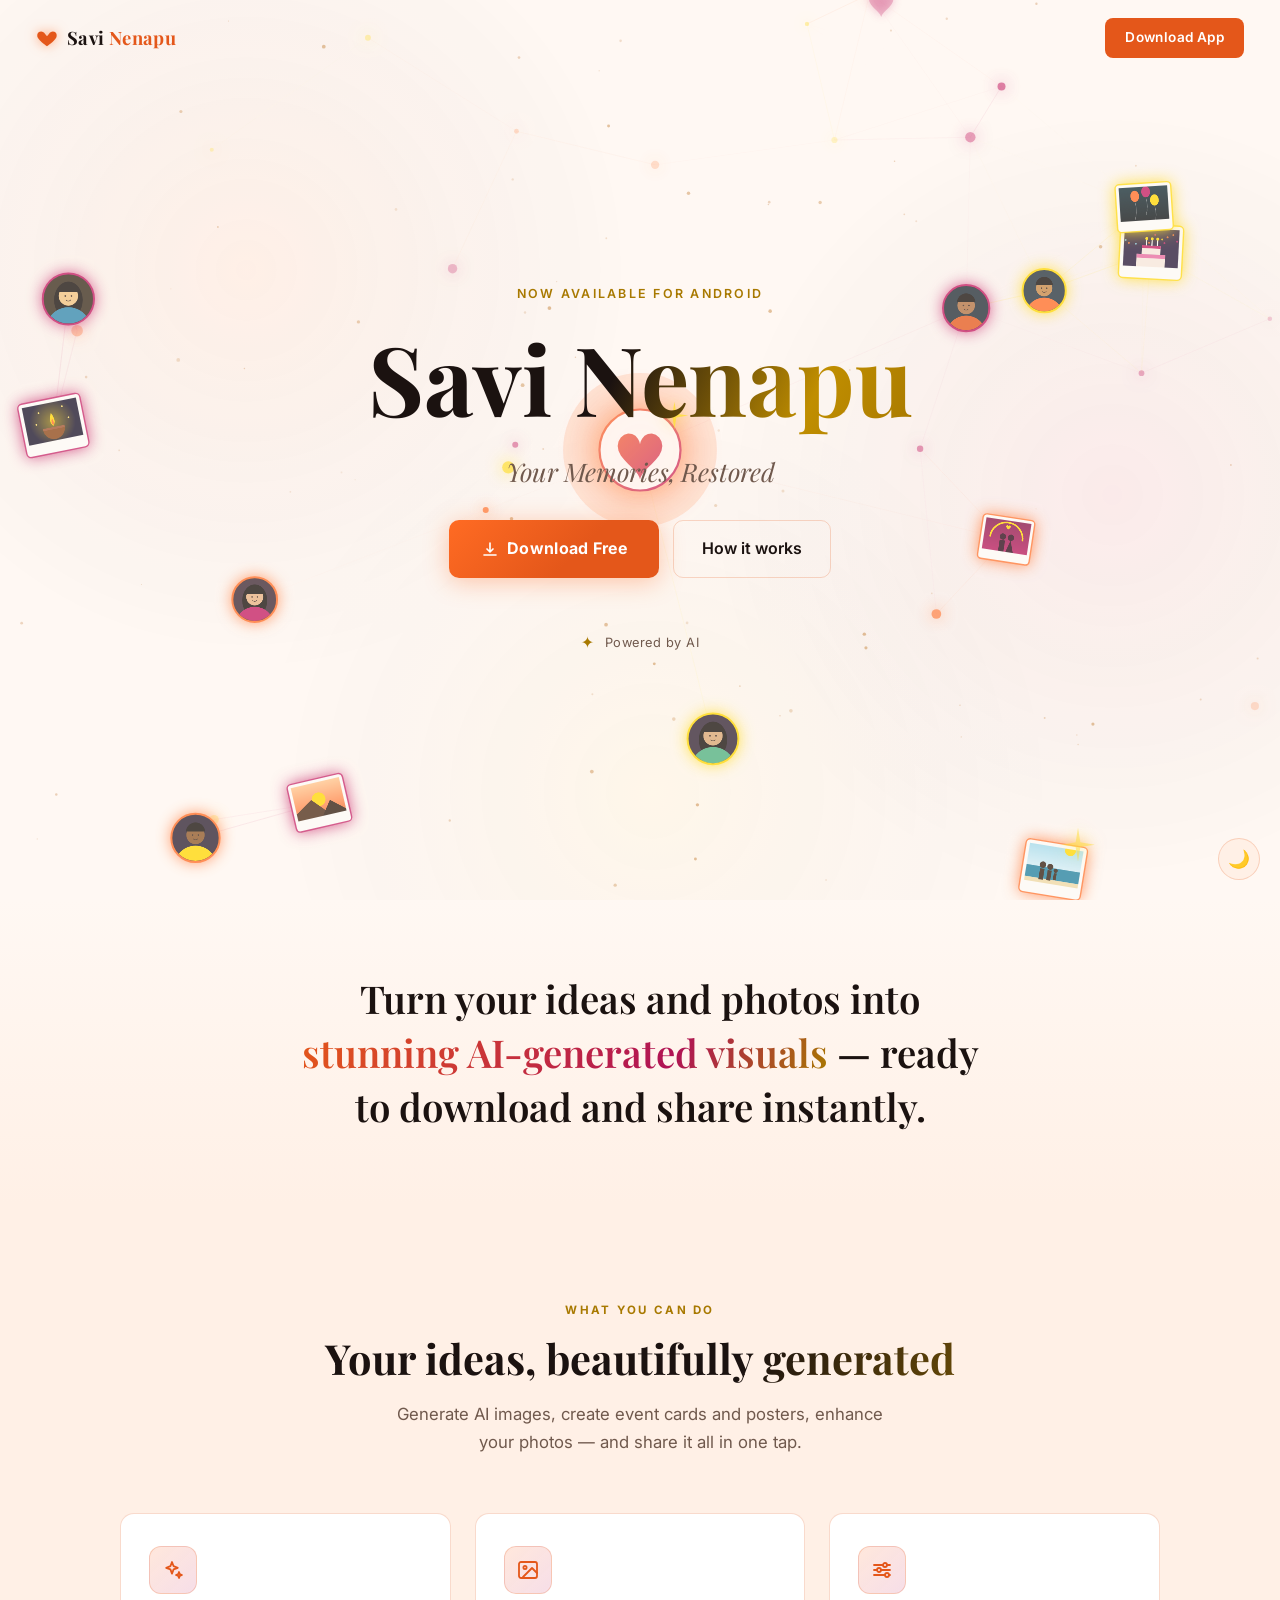
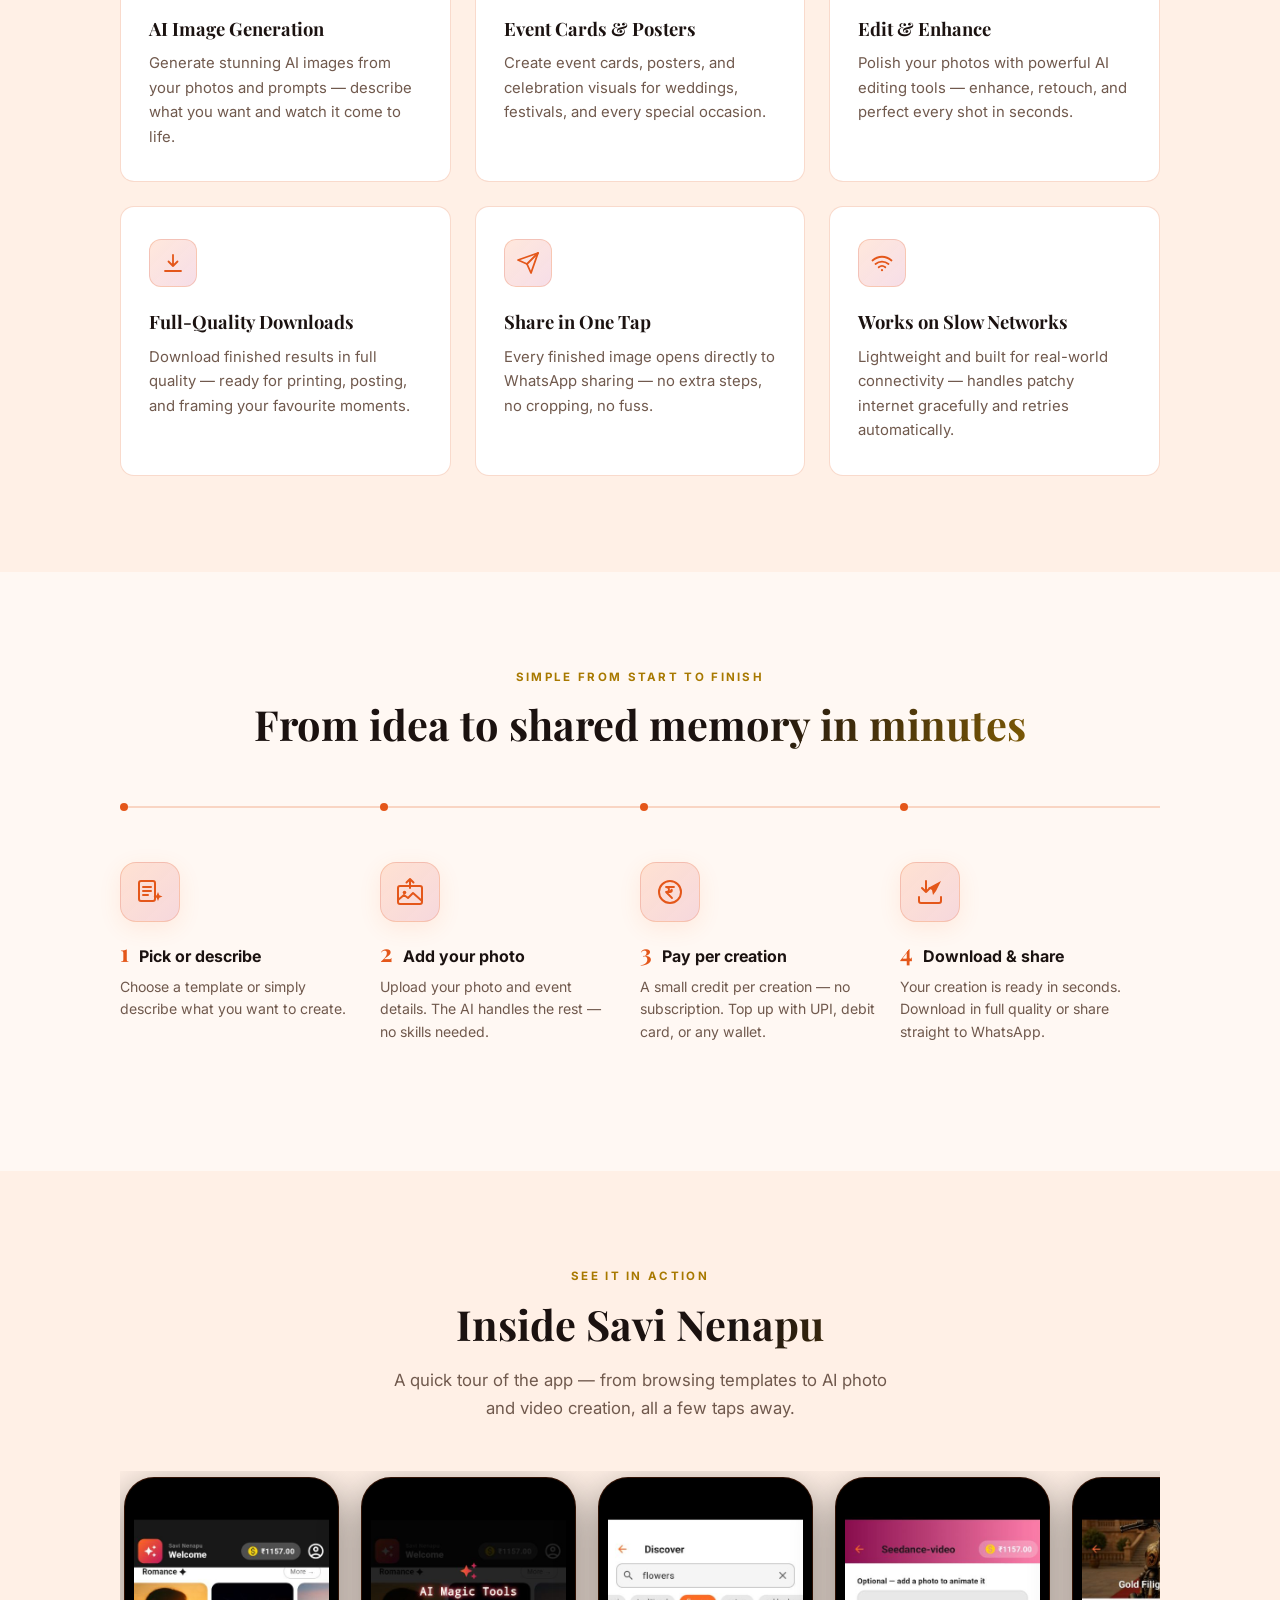
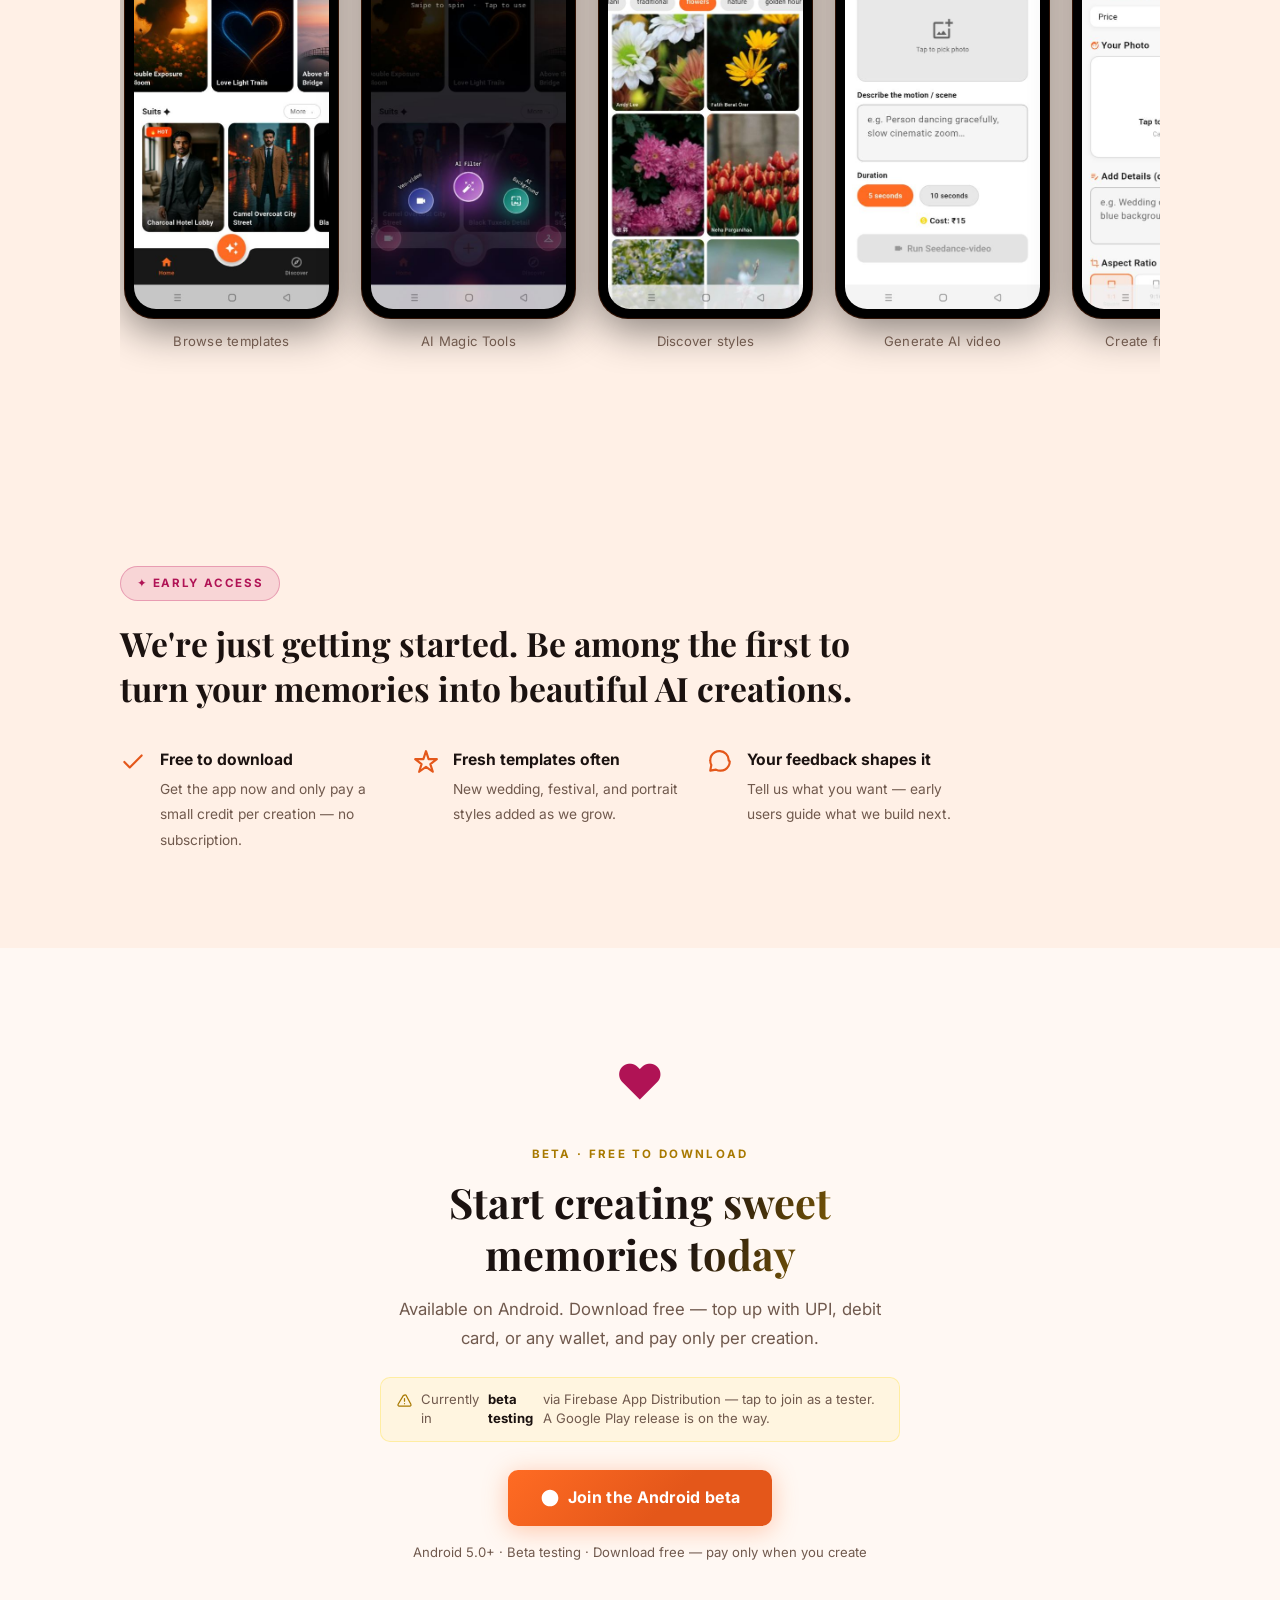
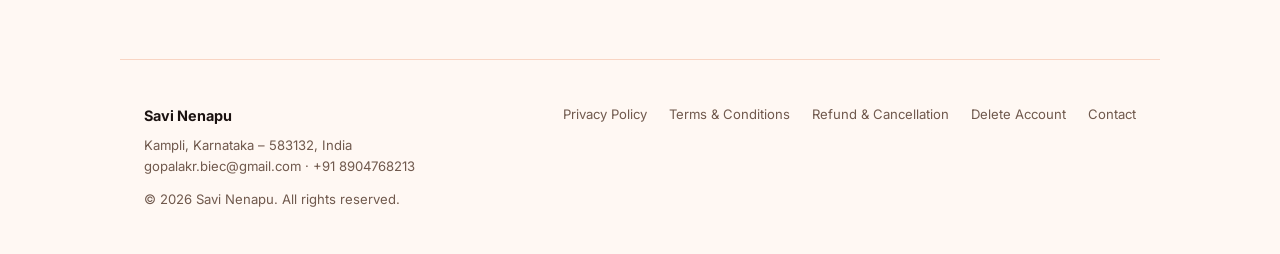
==== commit 6ce2c46b: "Add account & data deletion page for Play Data safety - New account-deletion.html: Google Play requi" ====
--- a/index.html
+++ b/index.html
@@ -752,6 +752,7 @@
     <a href="privacy.html">Privacy Policy</a>
     <a href="terms.html">Terms &amp; Conditions</a>
     <a href="refunds.html">Refund &amp; Cancellation</a>
+    <a href="account-deletion.html">Delete Account</a>
     <a href="mailto:gopalakr.biec@gmail.com">Contact</a>
   </div>
 </footer>
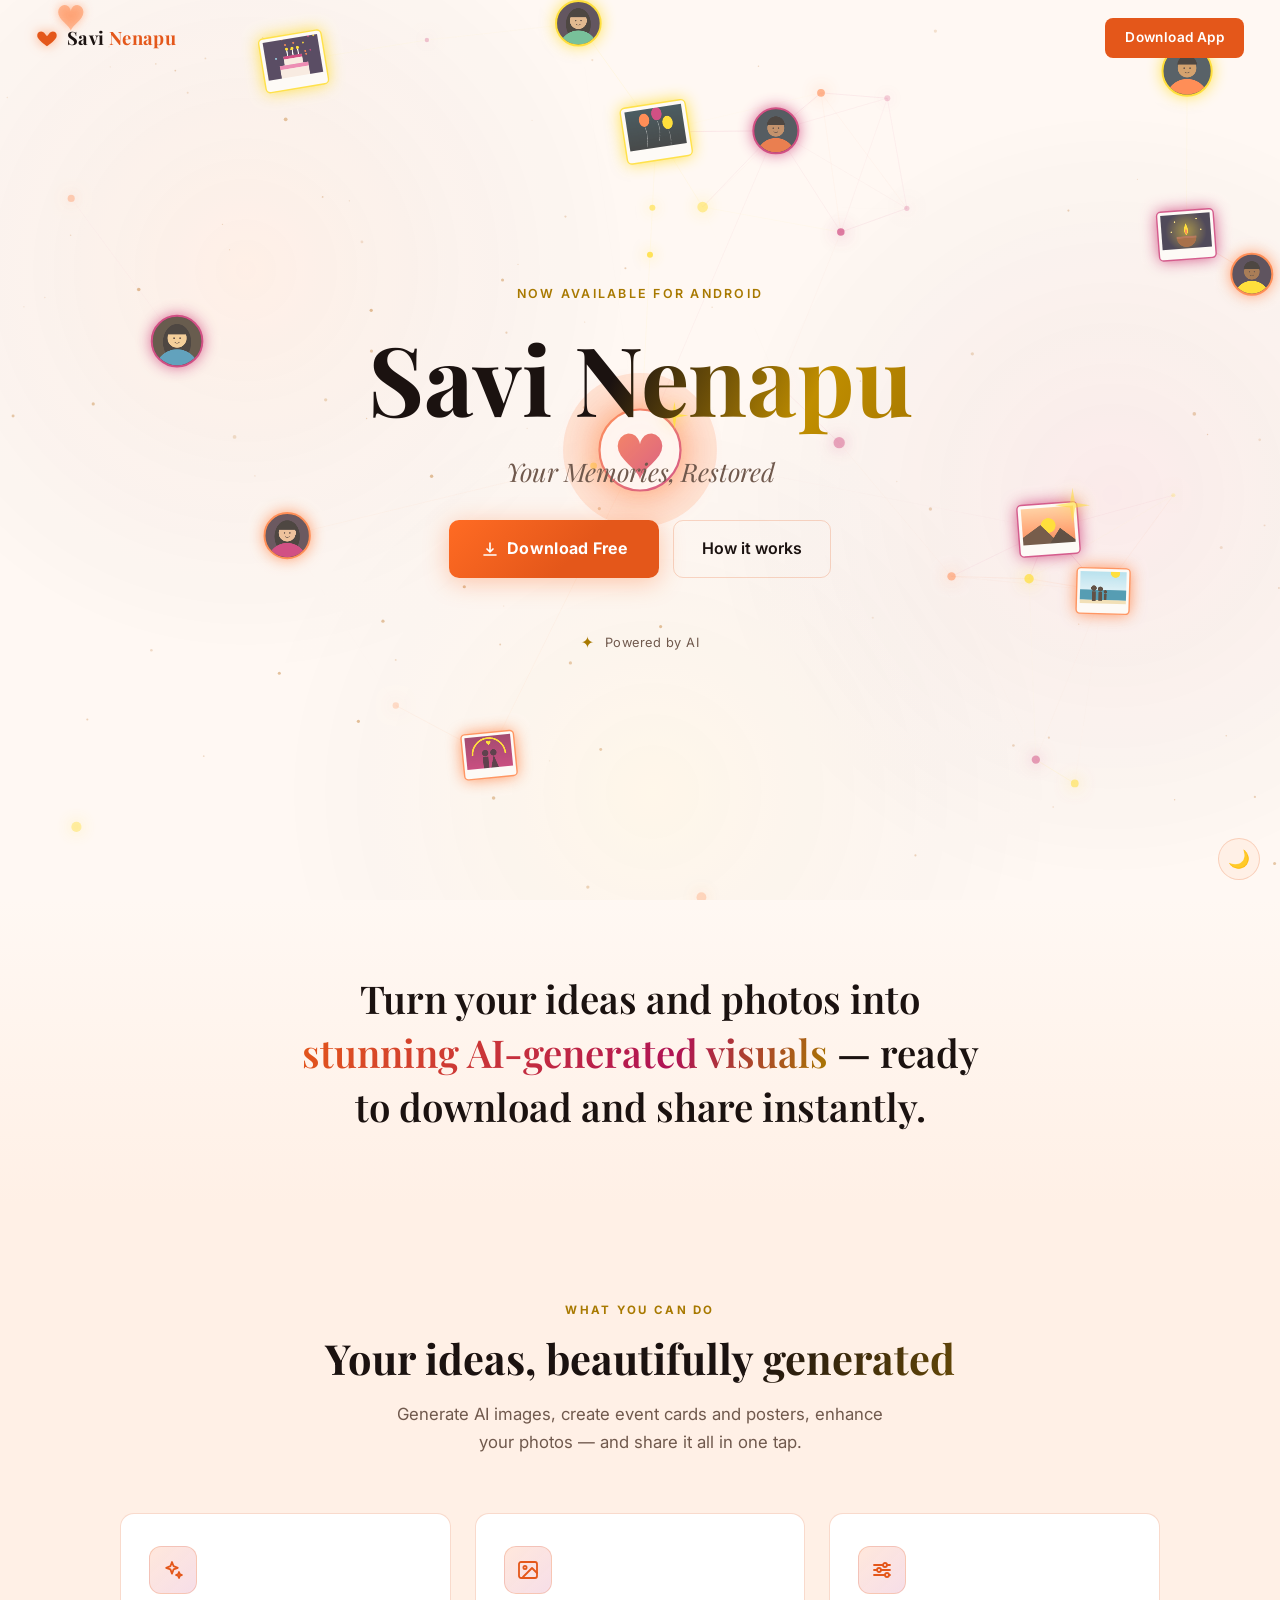
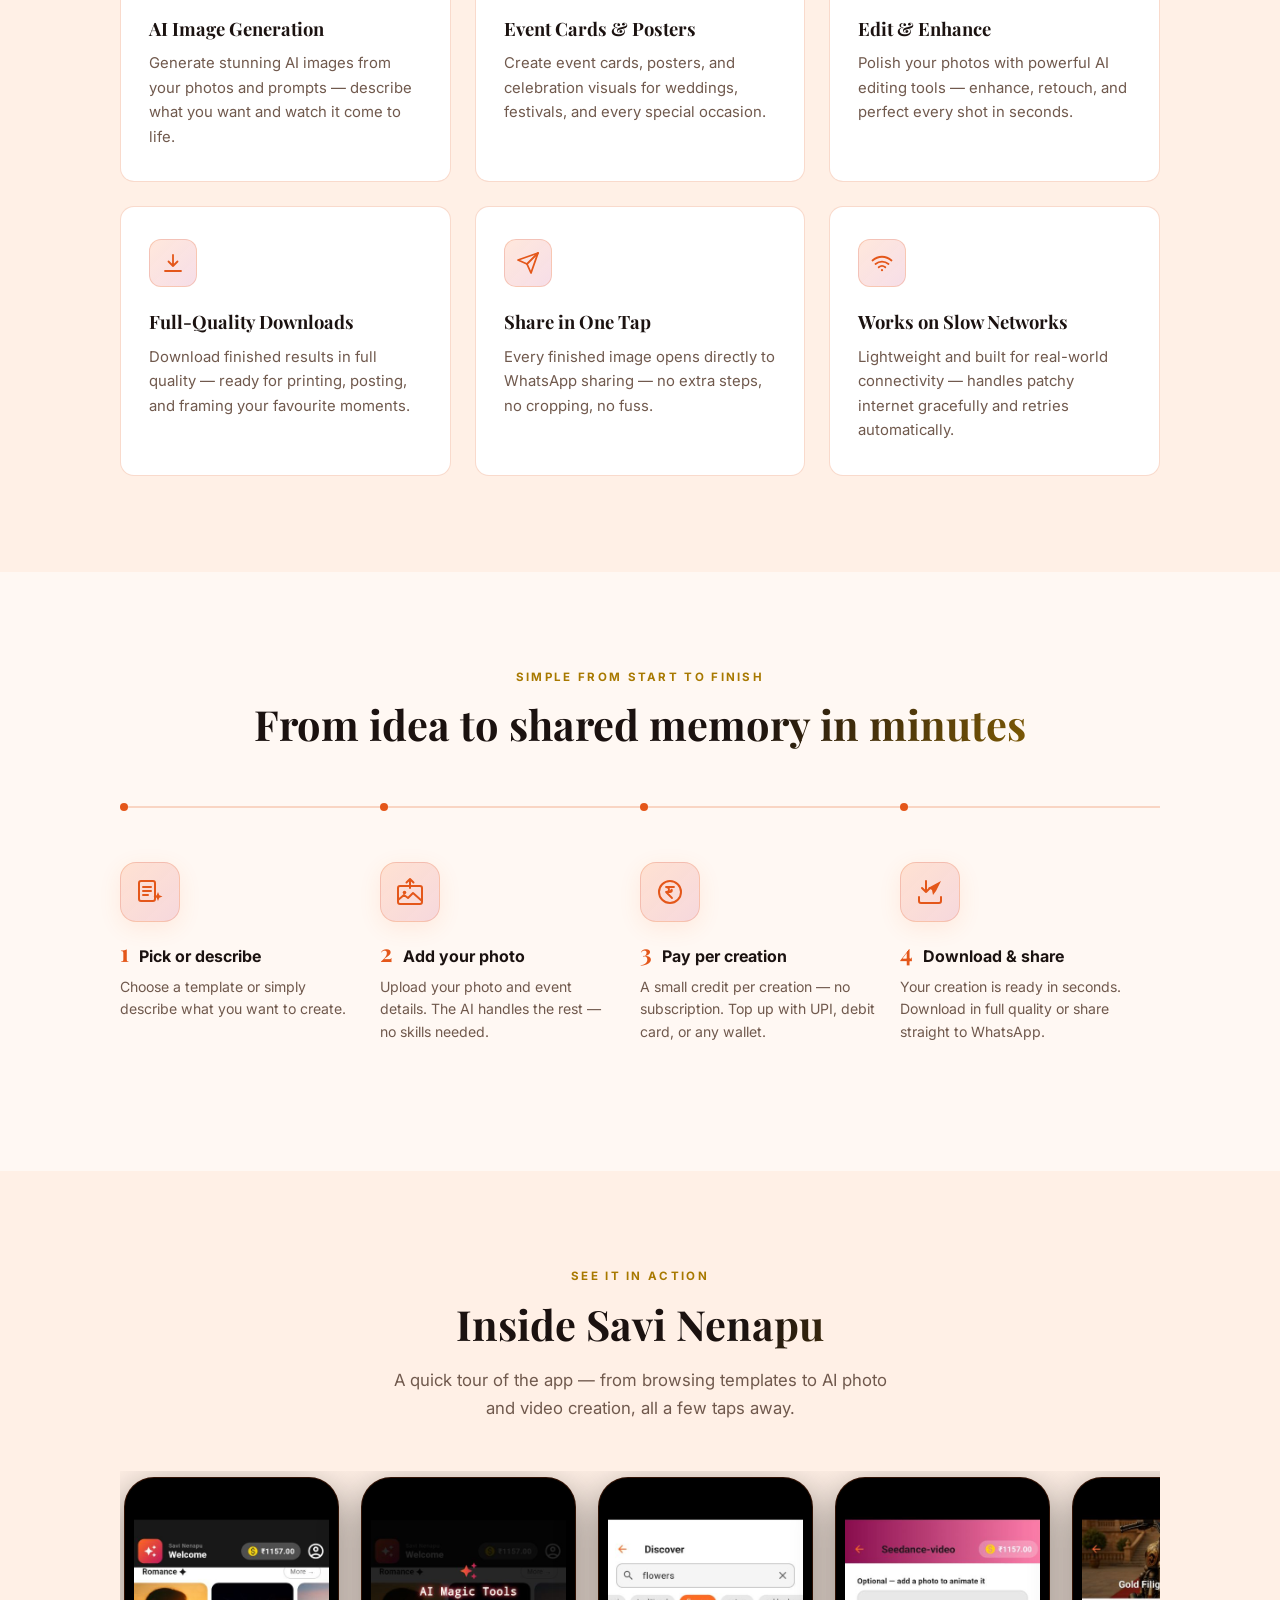
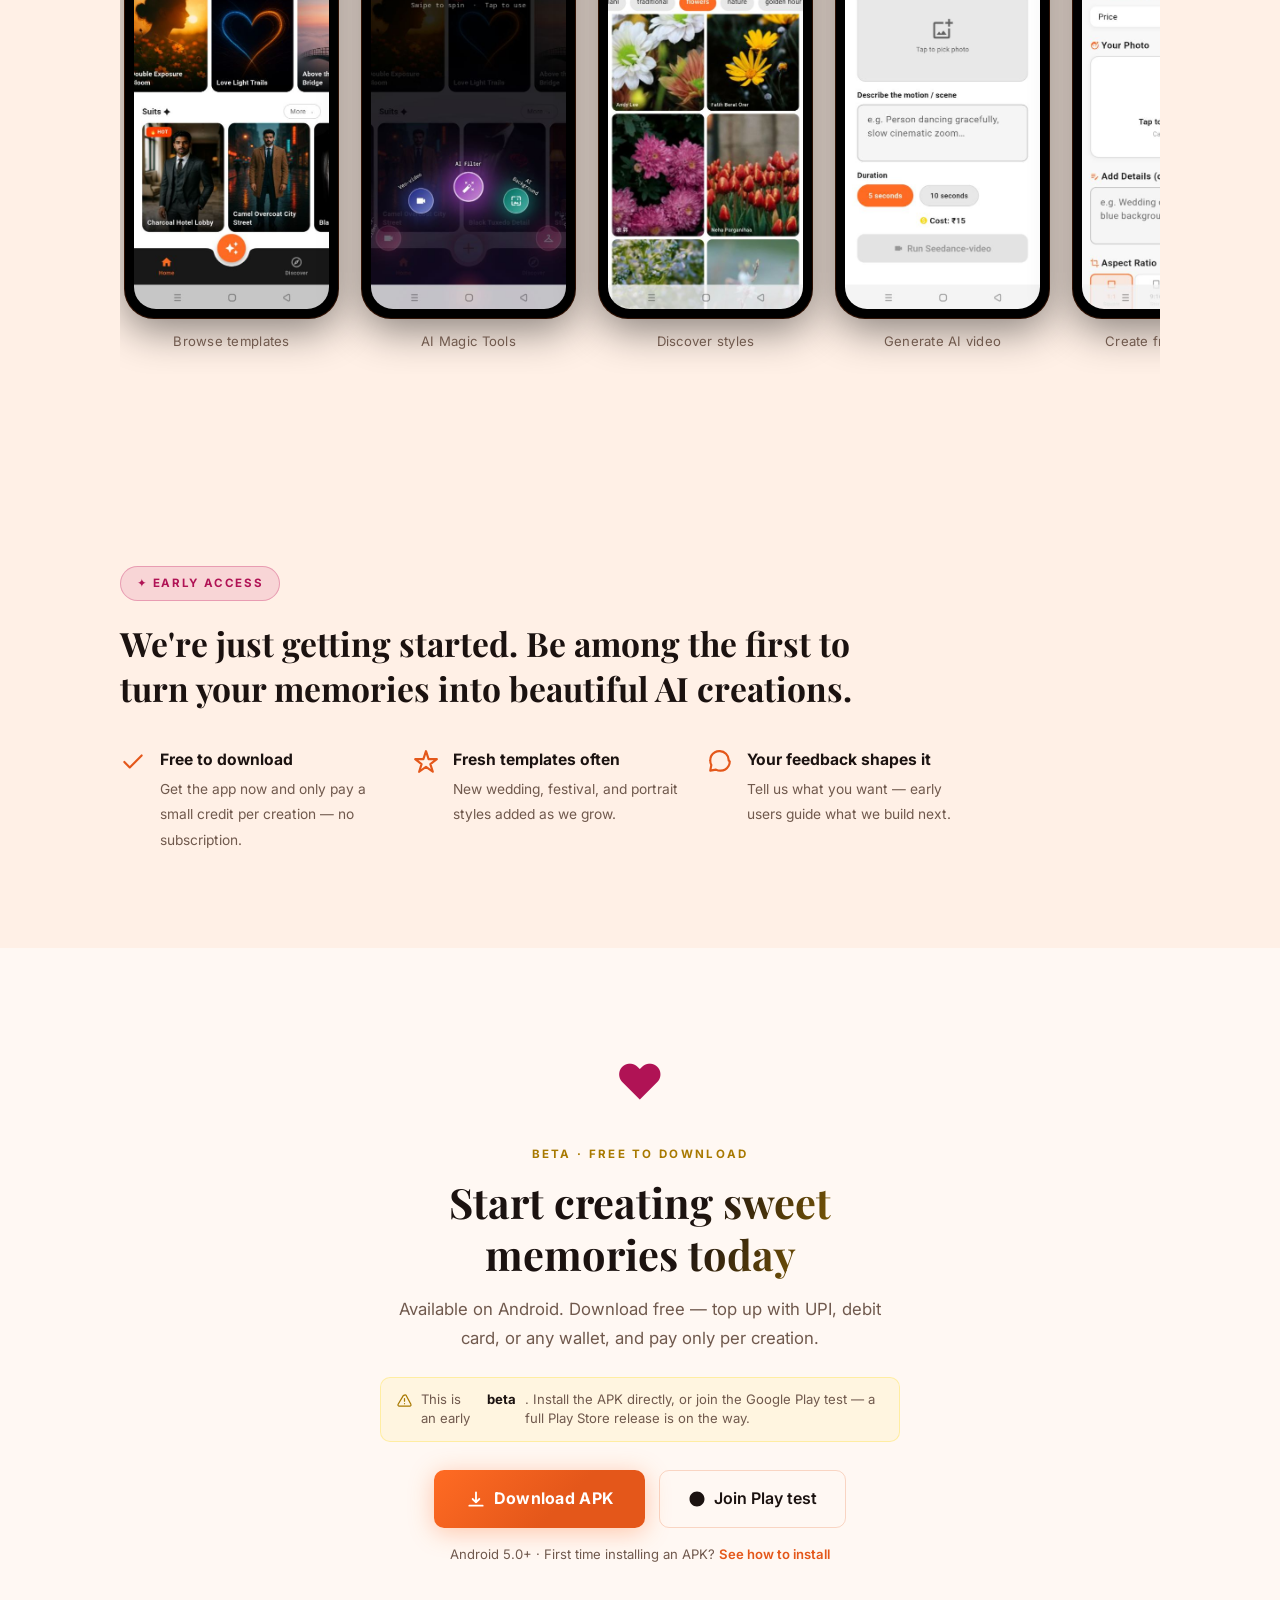
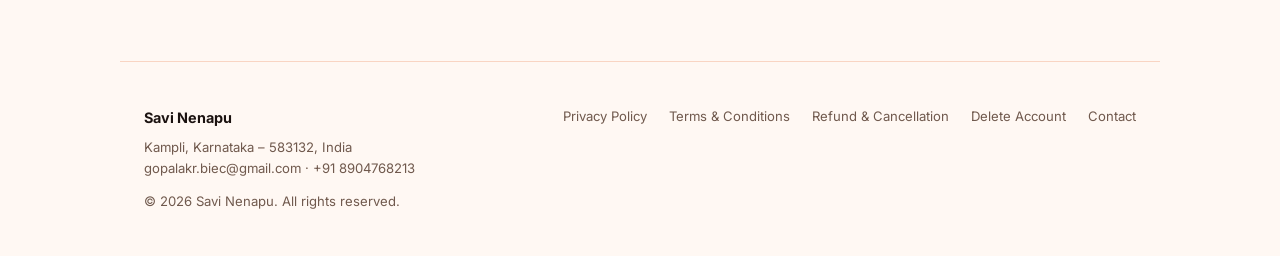
==== commit 1256f52f: "Add direct APK download and install guide - Add 'Download APK' button to the homepage download secti" ====
--- a/index.html
+++ b/index.html
@@ -442,7 +442,10 @@
       .cta-heart { animation: none; }
       .btn-primary { transition: none; }
     }
+    .cta-actions { display: flex; gap: 14px; justify-content: center; flex-wrap: wrap; }
     .cta-note { color: var(--text-muted); font-size: 0.82rem; margin-top: 16px; }
+    .cta-note a { color: var(--primary); text-decoration: none; font-weight: 600; }
+    .cta-note a:hover { text-decoration: underline; }
     .beta-note {
       display: flex; align-items: flex-start; gap: 9px;
       max-width: 520px; margin: 0 auto 28px; text-align: left;
@@ -728,13 +731,19 @@
     </p>
     <div class="beta-note">
       <svg width="15" height="15" viewBox="0 0 24 24" fill="none" stroke="currentColor" stroke-width="2" stroke-linecap="round" stroke-linejoin="round"><path d="M12 9v4m0 4h.01M10.3 3.9L1.8 18a2 2 0 001.7 3h17a2 2 0 001.7-3L14.7 3.9a2 2 0 00-3.4 0z"/></svg>
-      Currently in <strong>beta testing</strong> via Firebase App Distribution — tap to join as a tester. A Google Play release is on the way.
+      This is an early <strong>beta</strong>. Install the APK directly, or join the Google Play test — a full Play Store release is on the way.
     </div>
-    <a class="btn-primary" href="https://appdistribution.firebase.google.com/testerapps/1:127703972228:android:b2d7ef85d484f82f97c5d1" style="margin:0 auto;display:inline-flex">
-      <svg width="20" height="20" viewBox="0 0 24 24" fill="currentColor"><path d="M17.523 15.341l-4.023-2.323V7.5a.5.5 0 00-1 0v5.75a.5.5 0 00.25.433l4.273 2.467a.5.5 0 00.5-.866zM12 2C6.477 2 2 6.477 2 12s4.477 10 10 10 10-4.477 10-10S17.523 2 12 2z"/></svg>
-      Join the Android beta
-    </a>
-    <p class="cta-note">Android 5.0+ · Beta testing · Download free — pay only when you create</p>
+    <div class="cta-actions">
+      <a class="btn-primary" href="download/savi-nenapu.apk" download>
+        <svg width="20" height="20" fill="none" viewBox="0 0 24 24" stroke="currentColor" stroke-width="2.2"><path stroke-linecap="round" stroke-linejoin="round" d="M12 16l-4-4m4 4l4-4m-4 4V4M4 20h16"/></svg>
+        Download APK
+      </a>
+      <a class="btn-secondary" href="https://appdistribution.firebase.google.com/testerapps/1:127703972228:android:b2d7ef85d484f82f97c5d1">
+        <svg width="18" height="18" viewBox="0 0 24 24" fill="currentColor"><path d="M17.523 15.341l-4.023-2.323V7.5a.5.5 0 00-1 0v5.75a.5.5 0 00.25.433l4.273 2.467a.5.5 0 00.5-.866zM12 2C6.477 2 2 6.477 2 12s4.477 10 10 10 10-4.477 10-10S17.523 2 12 2z"/></svg>
+        Join Play test
+      </a>
+    </div>
+    <p class="cta-note">Android 5.0+ · First time installing an APK? <a href="install.html">See how to install</a></p>
   </div>
 </section>
 
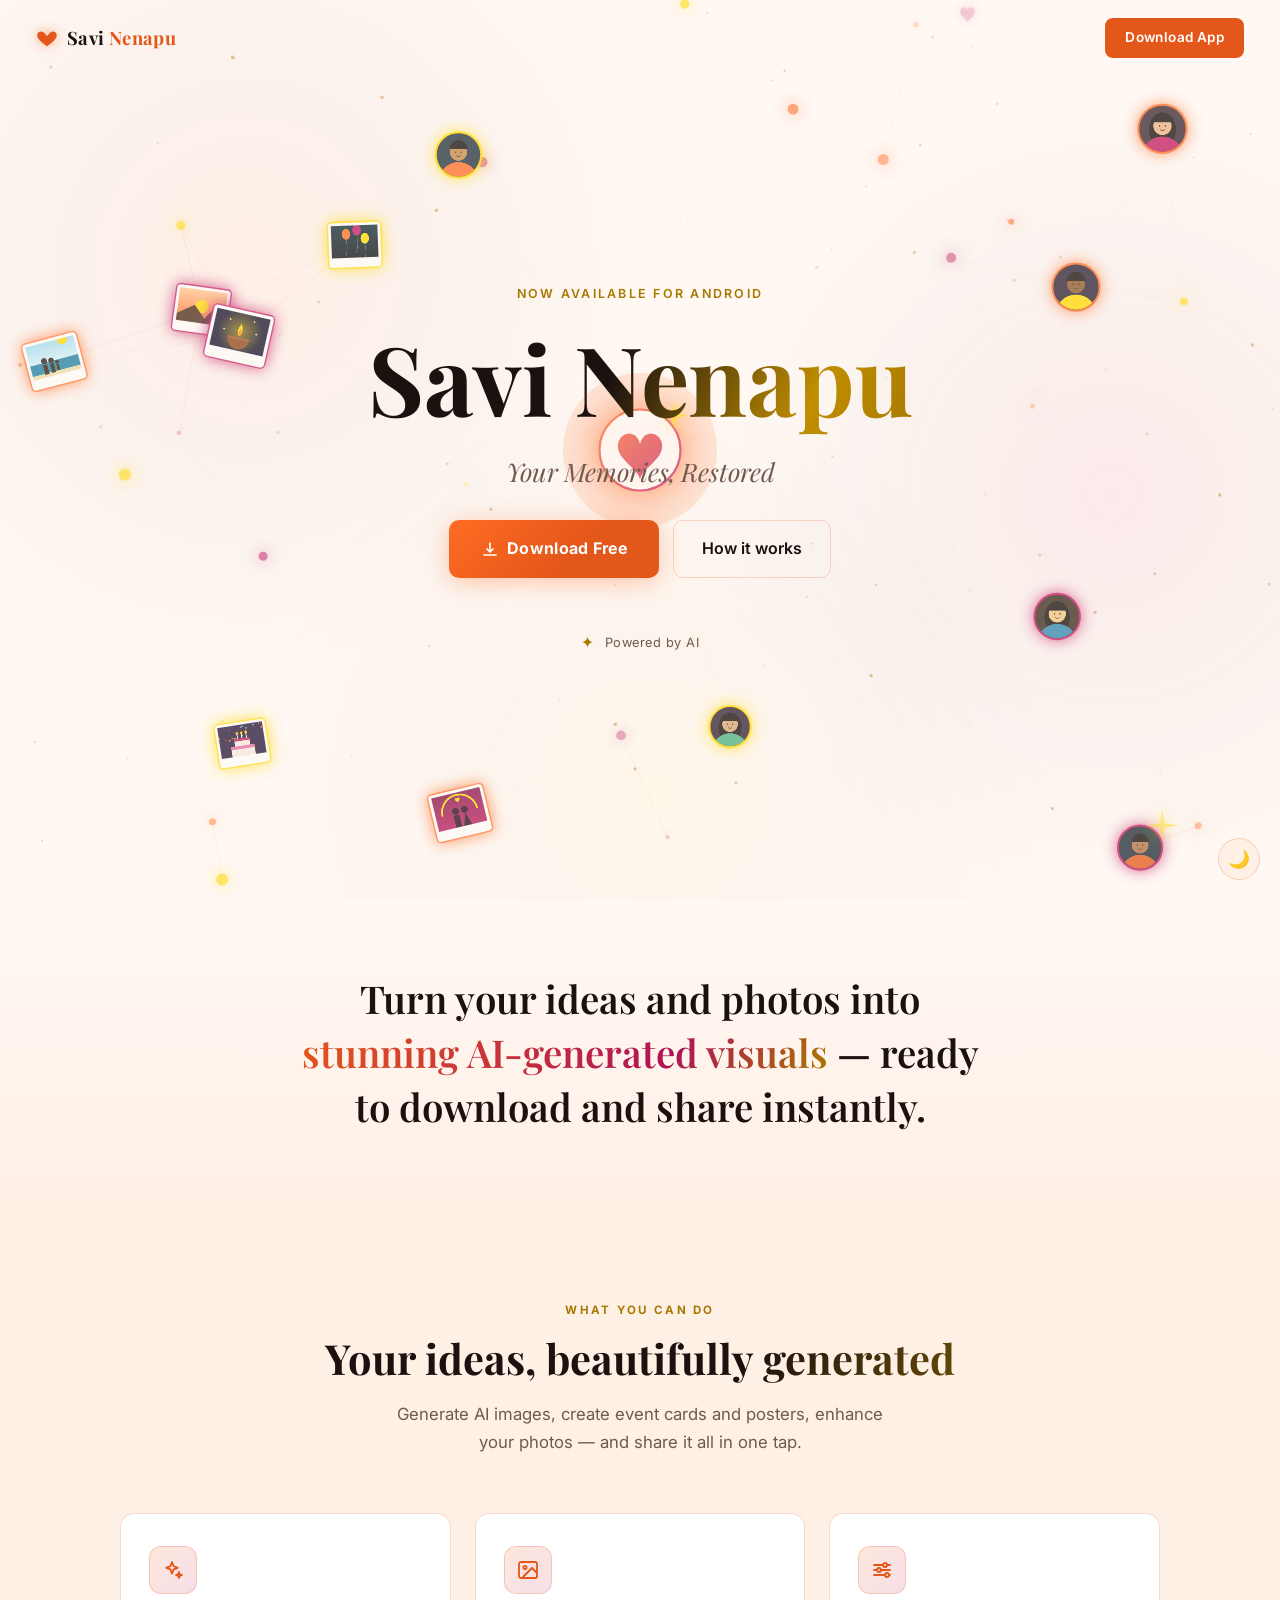
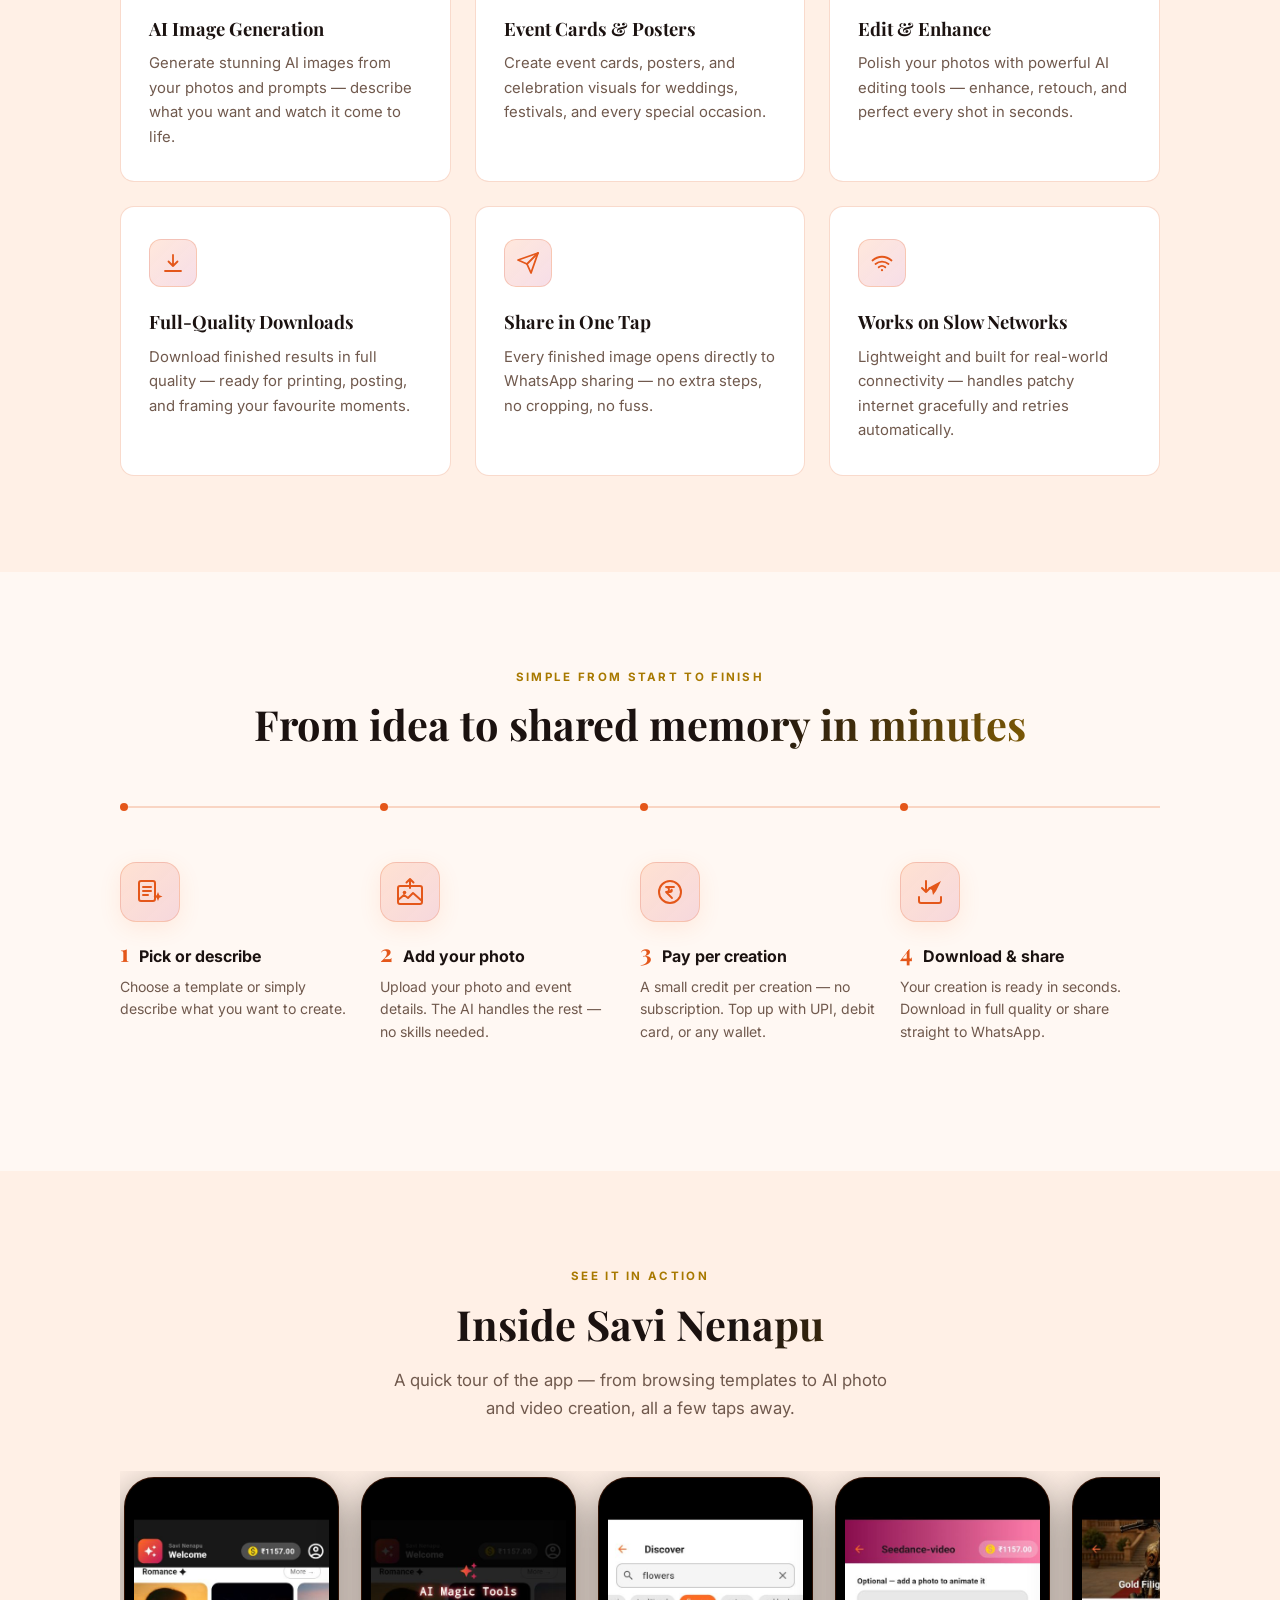
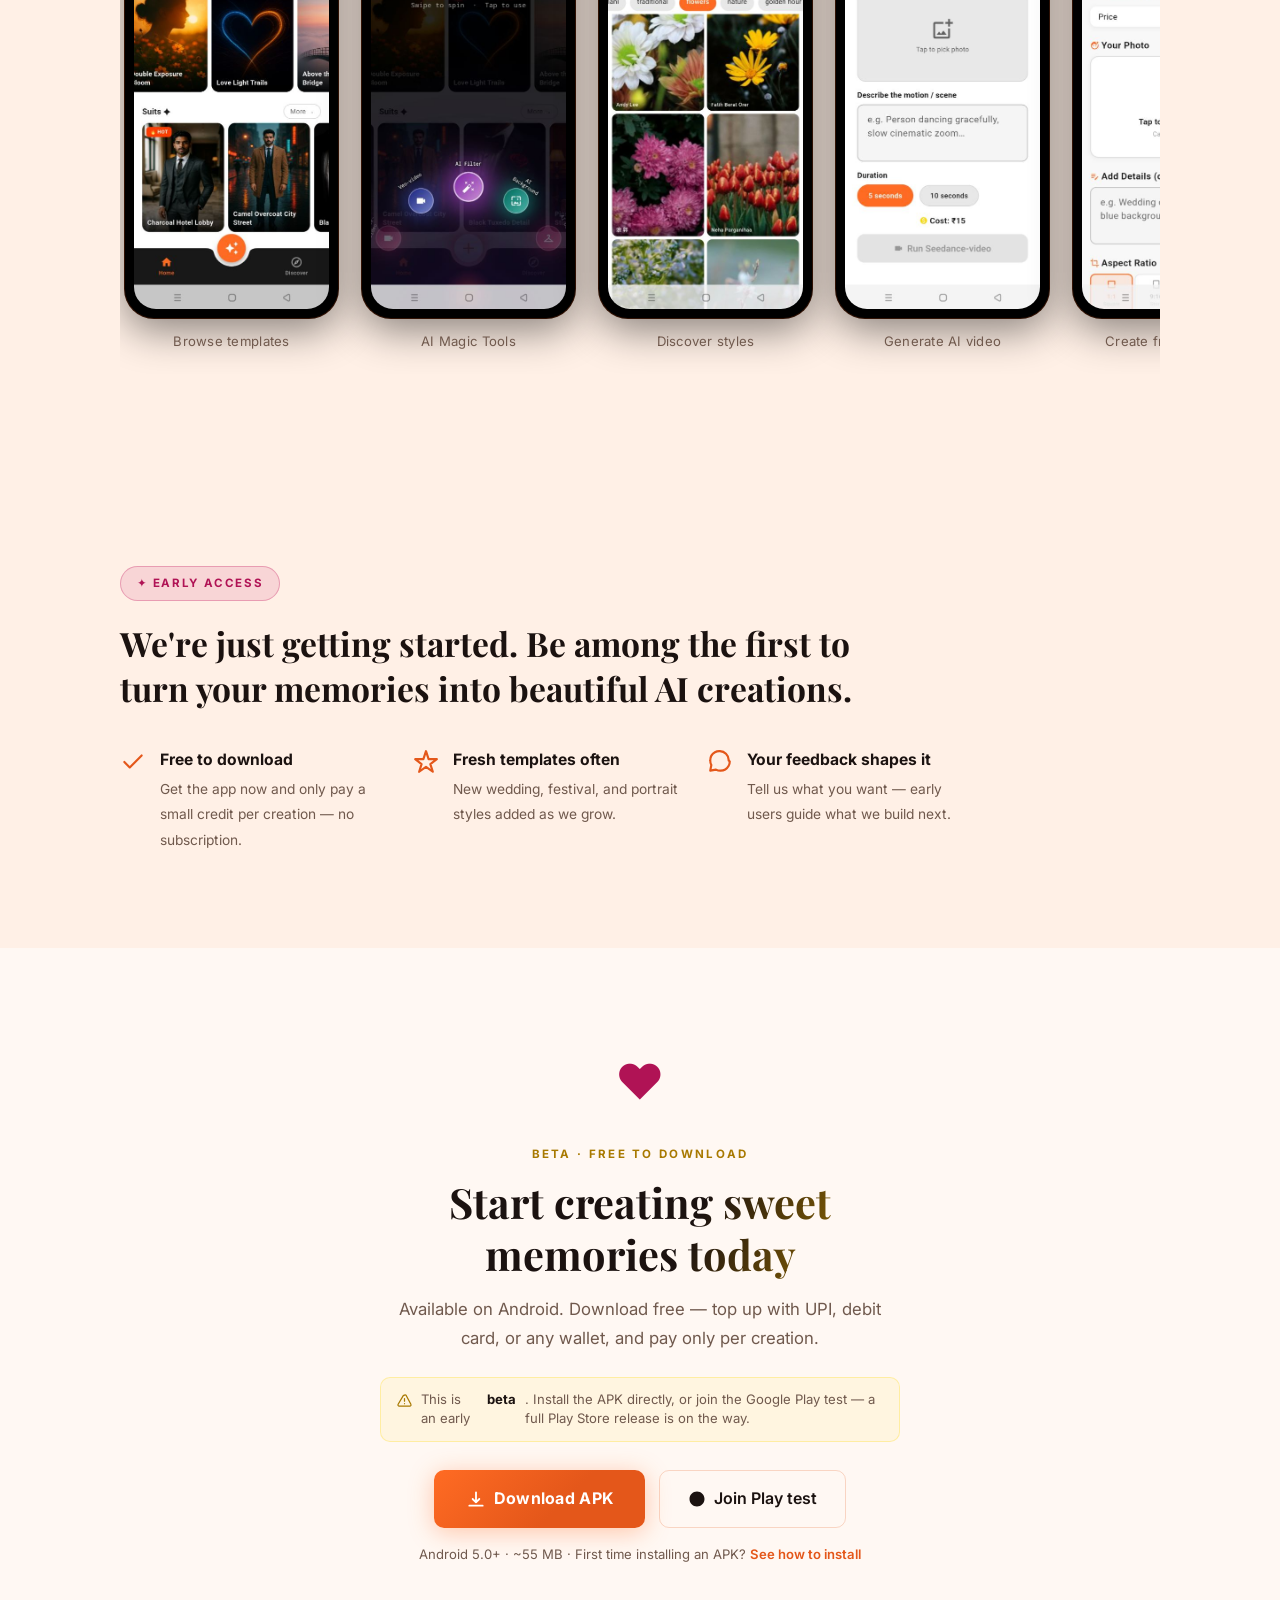
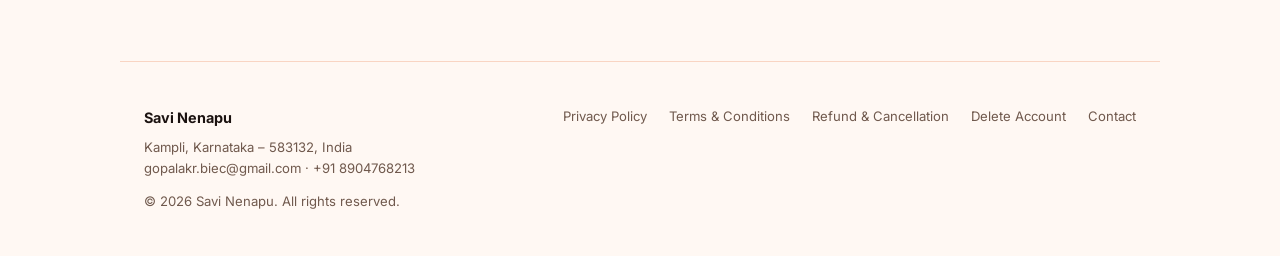
==== commit ef1338fd: "Add installable app APK for direct download - Place signed release APK (app-release.apk, 55 MB) at  " ====
--- a/index.html
+++ b/index.html
@@ -743,7 +743,7 @@
         Join Play test
       </a>
     </div>
-    <p class="cta-note">Android 5.0+ · First time installing an APK? <a href="install.html">See how to install</a></p>
+    <p class="cta-note">Android 5.0+ · ~55&nbsp;MB · First time installing an APK? <a href="install.html">See how to install</a></p>
   </div>
 </section>
 
